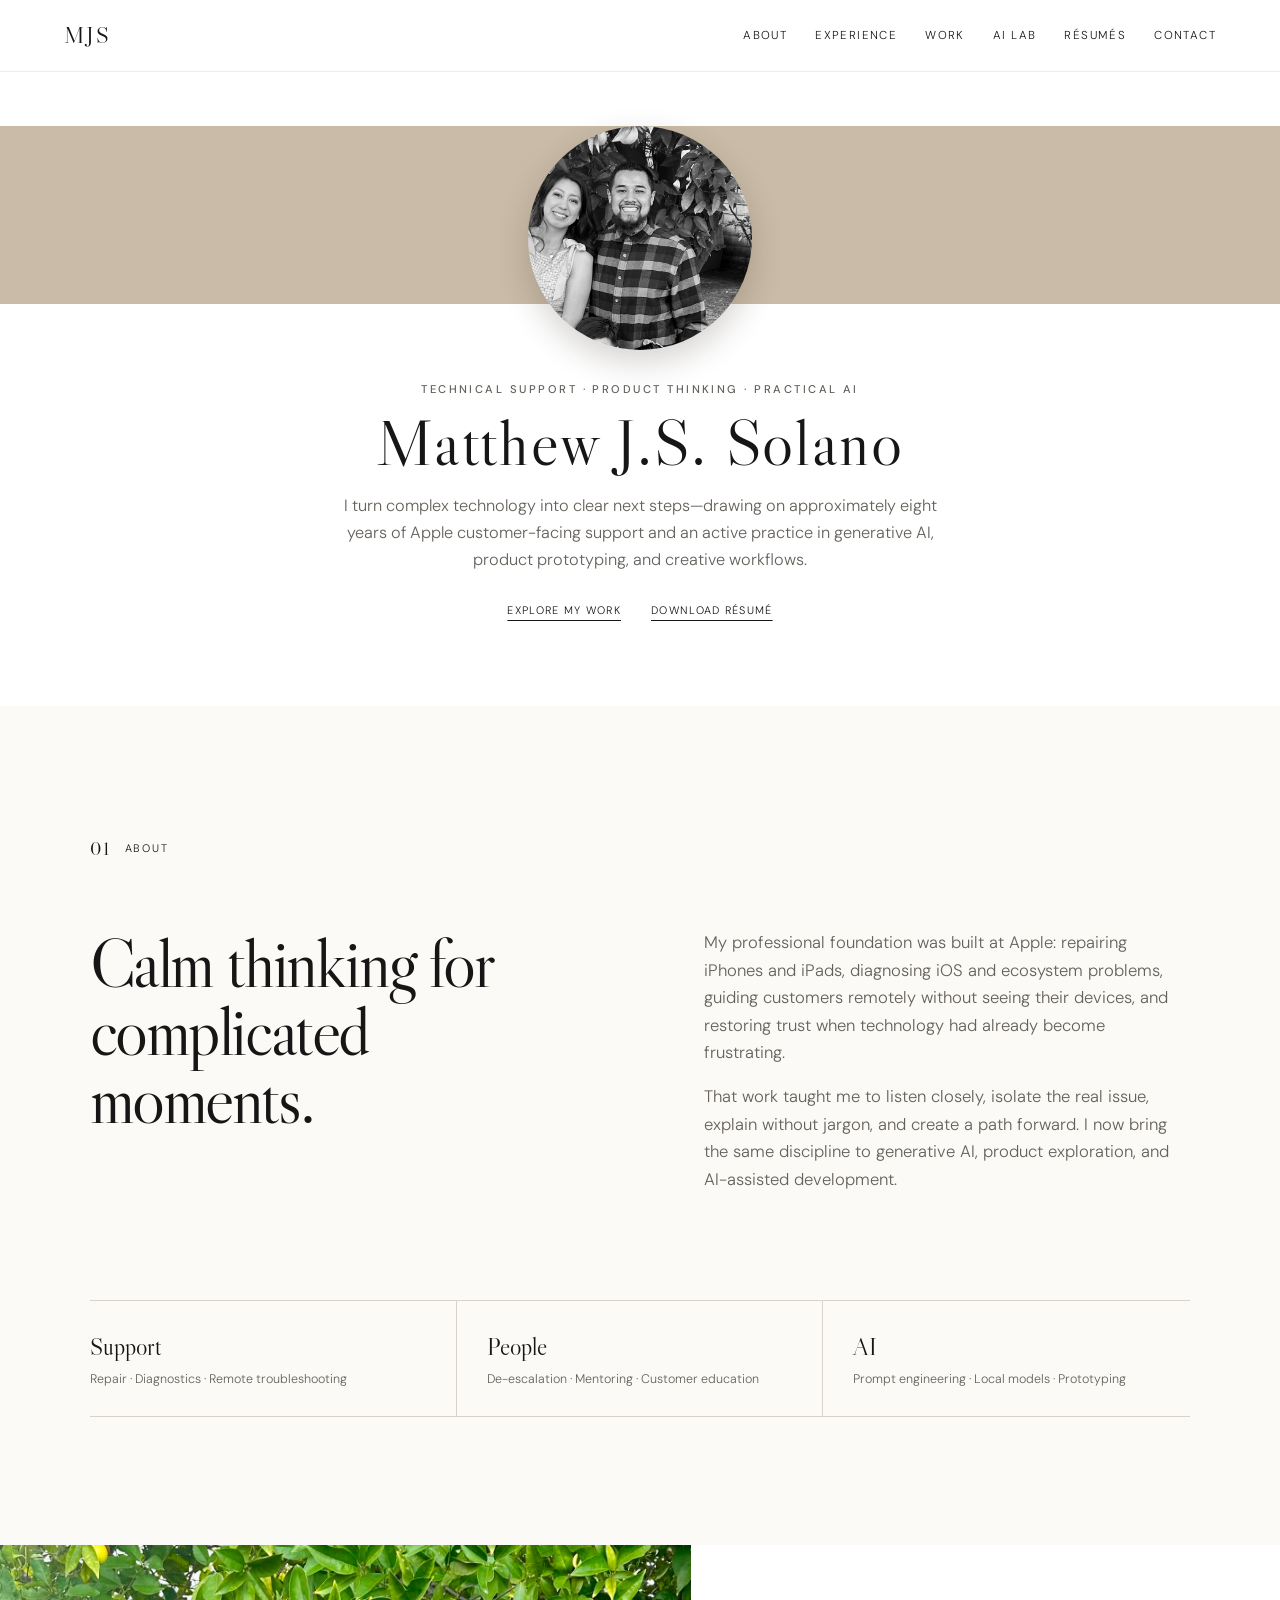
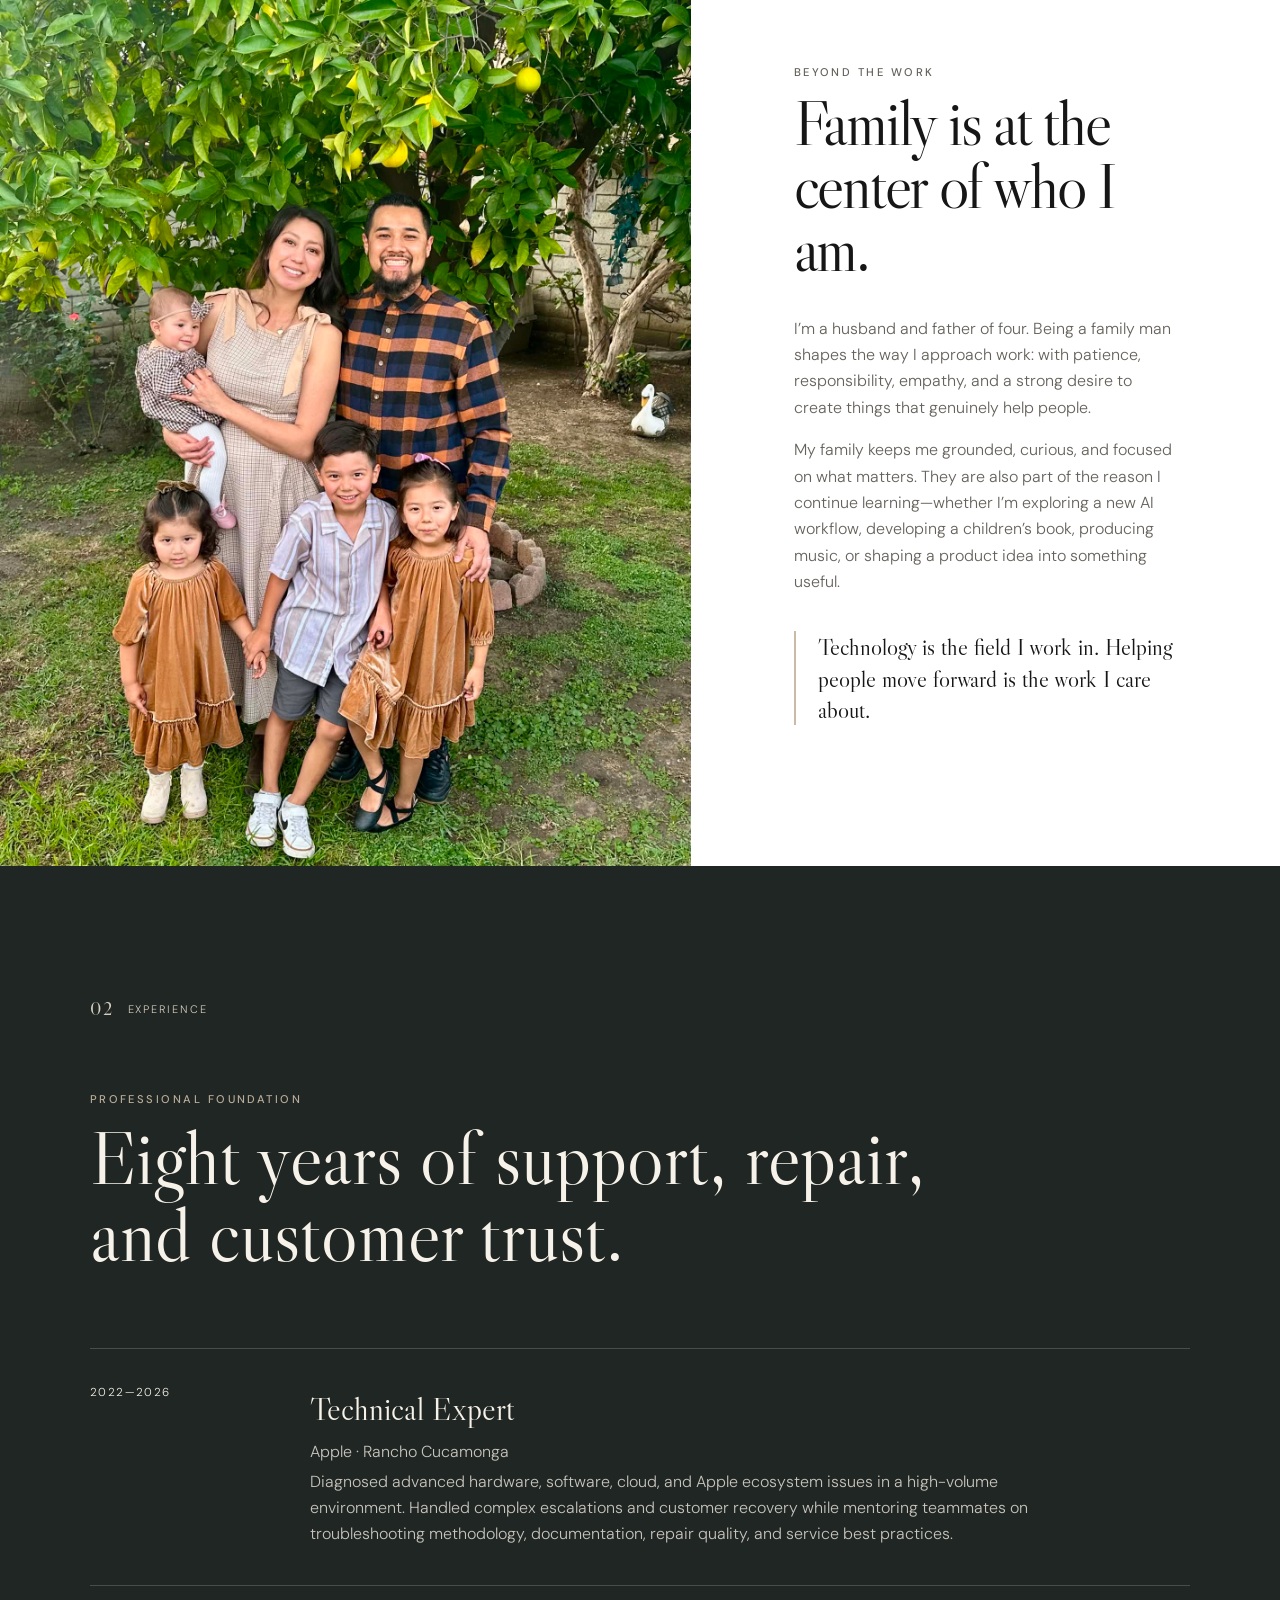
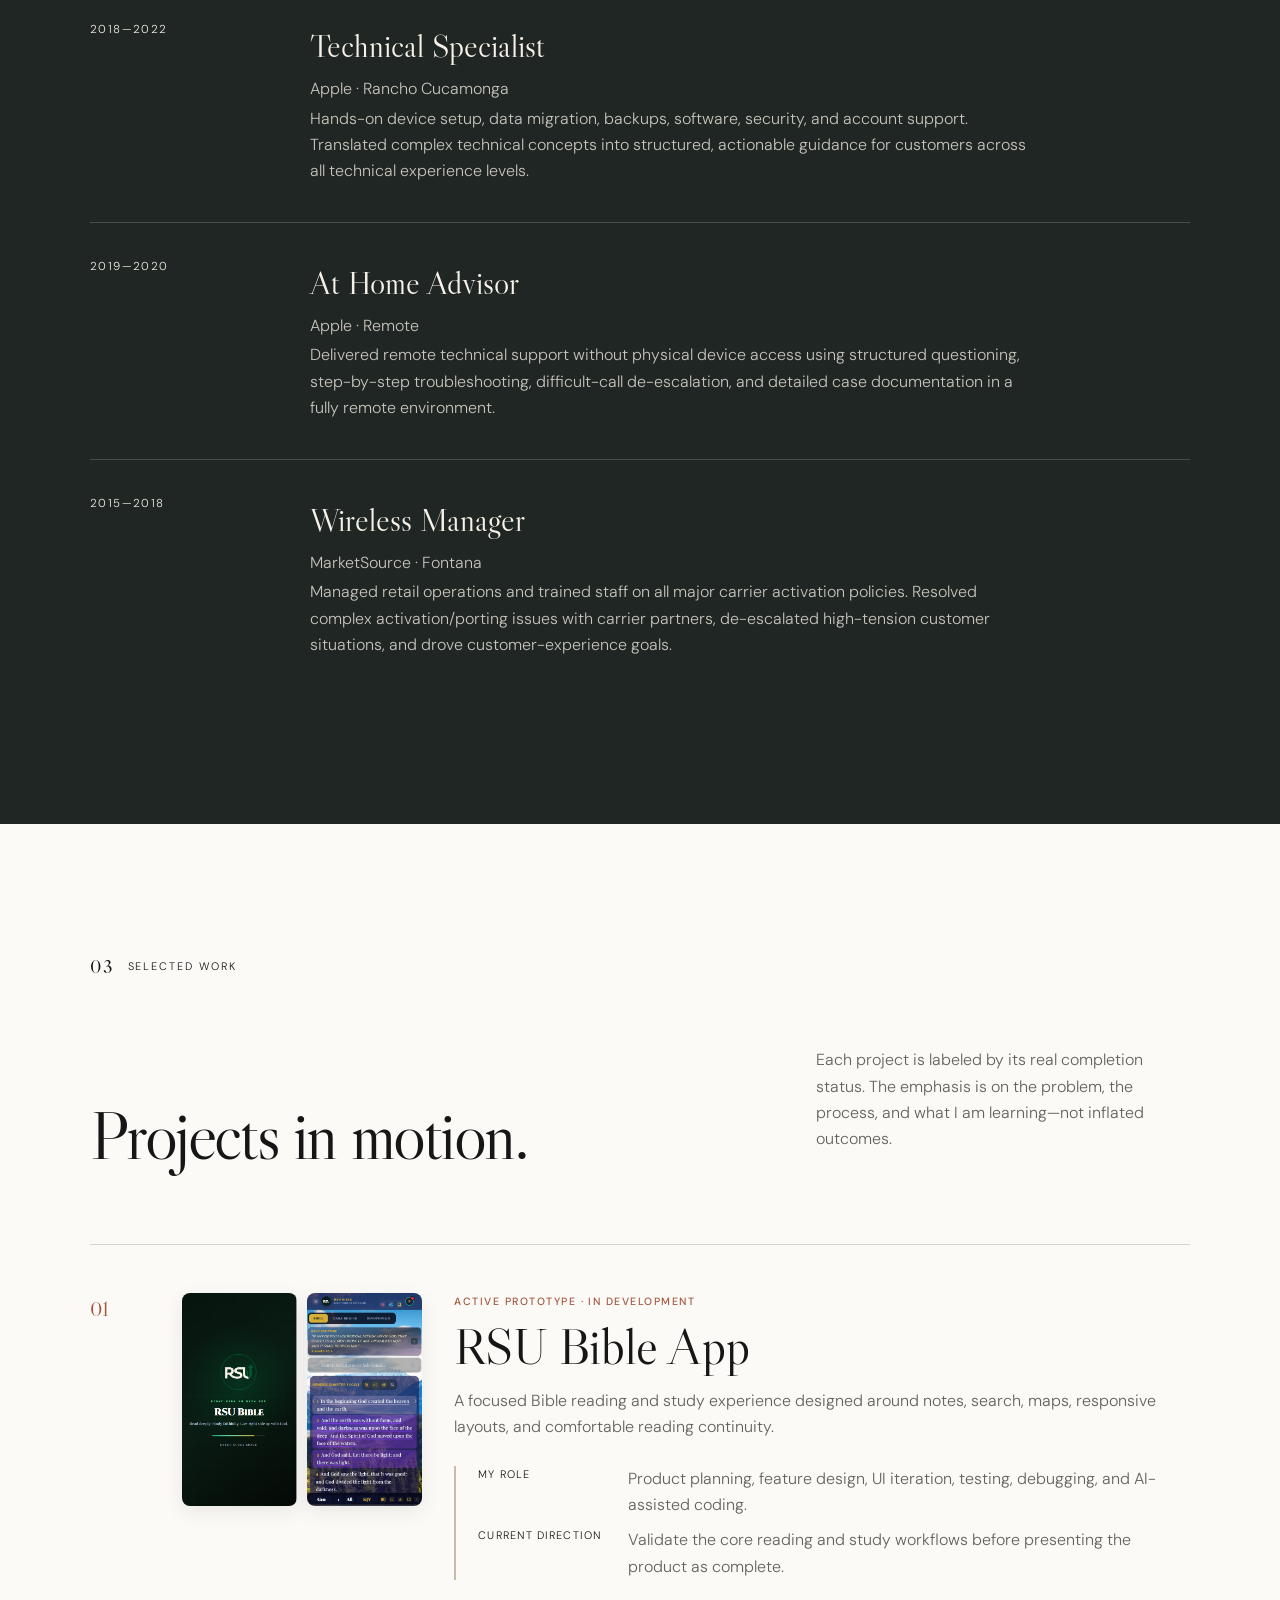
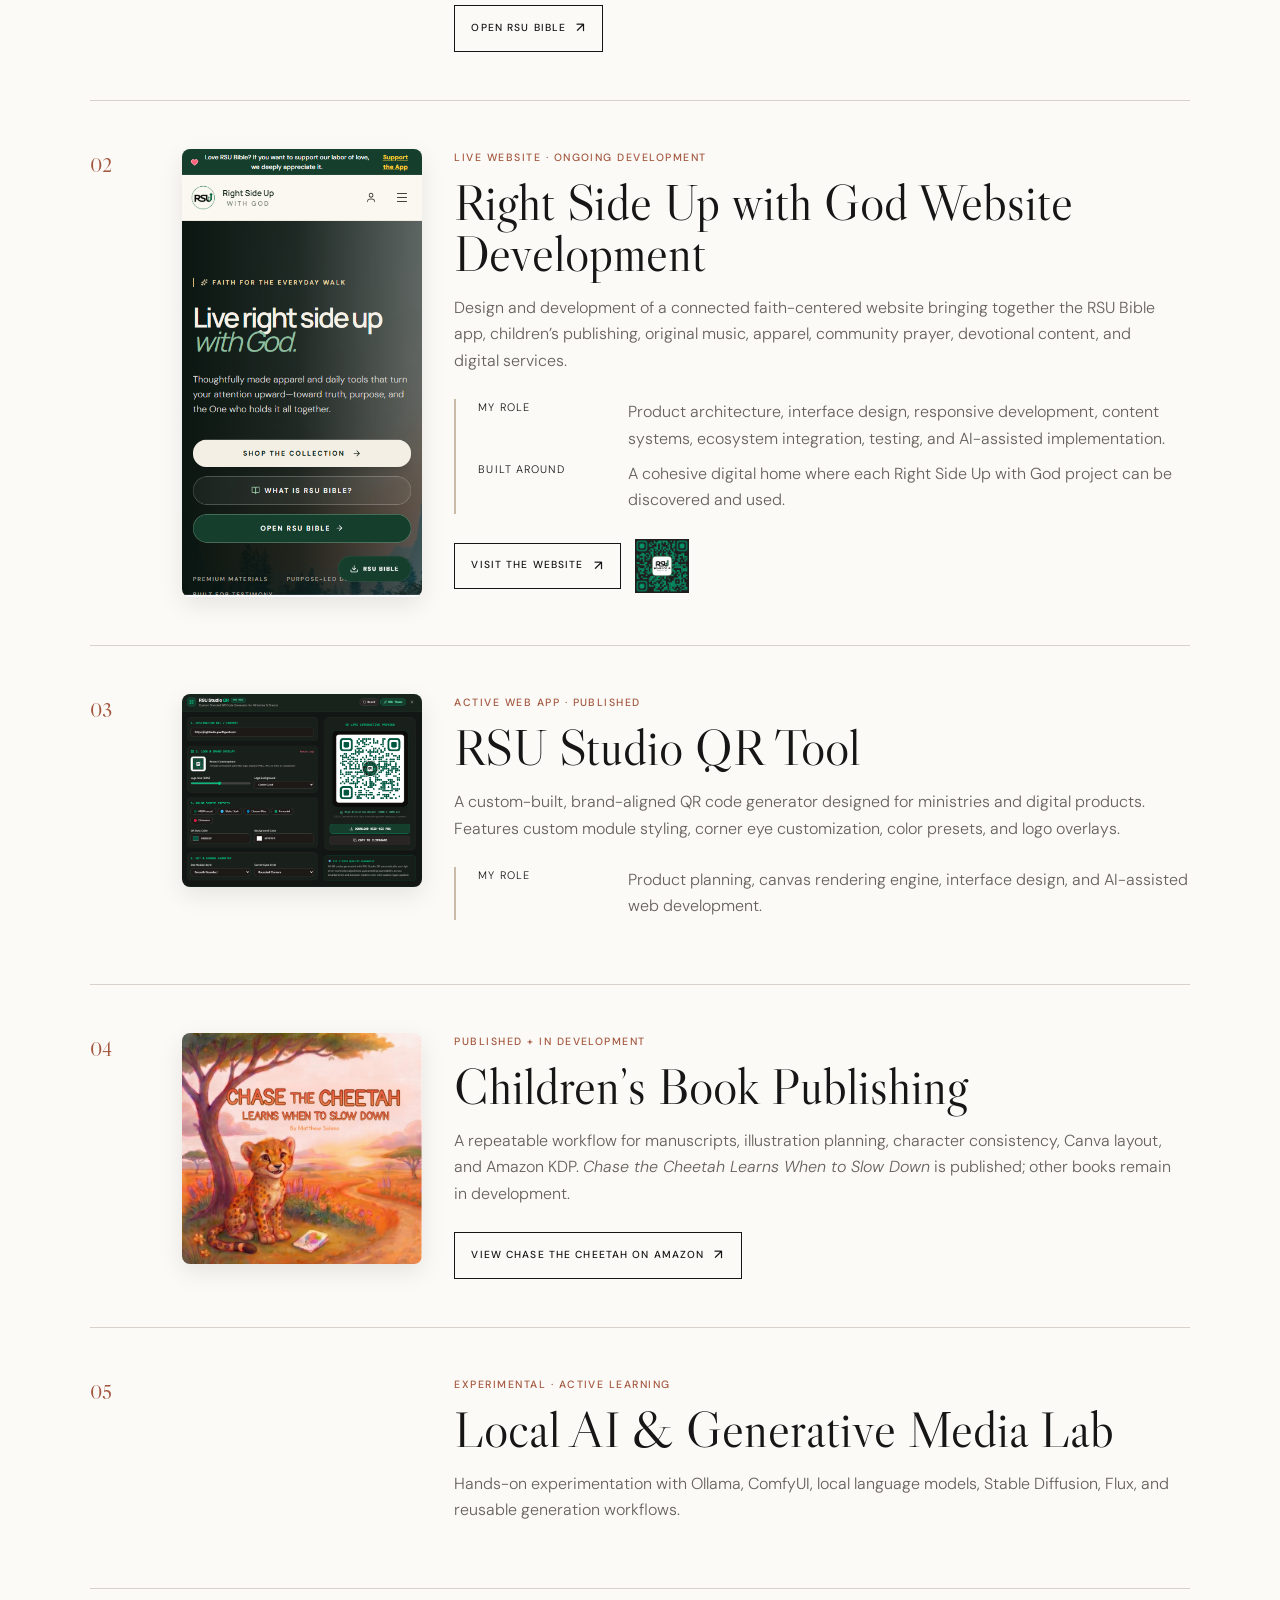
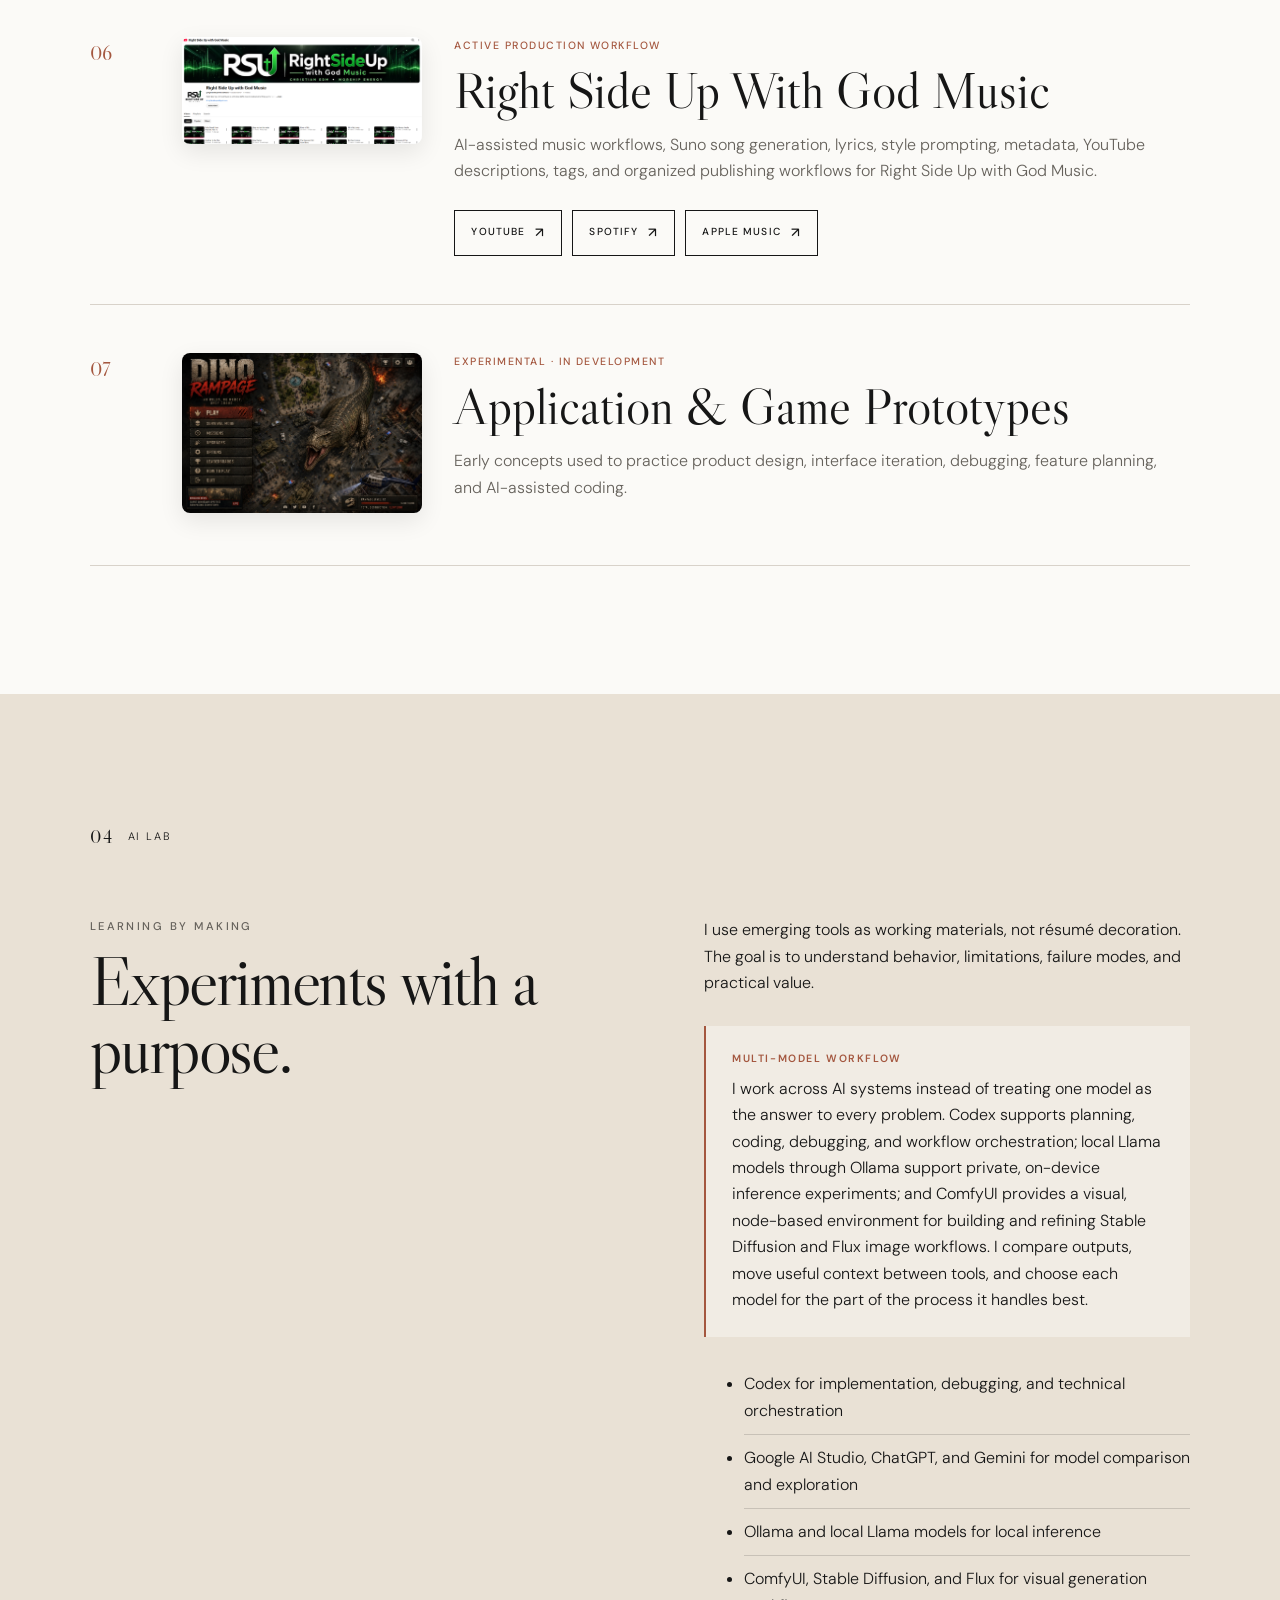
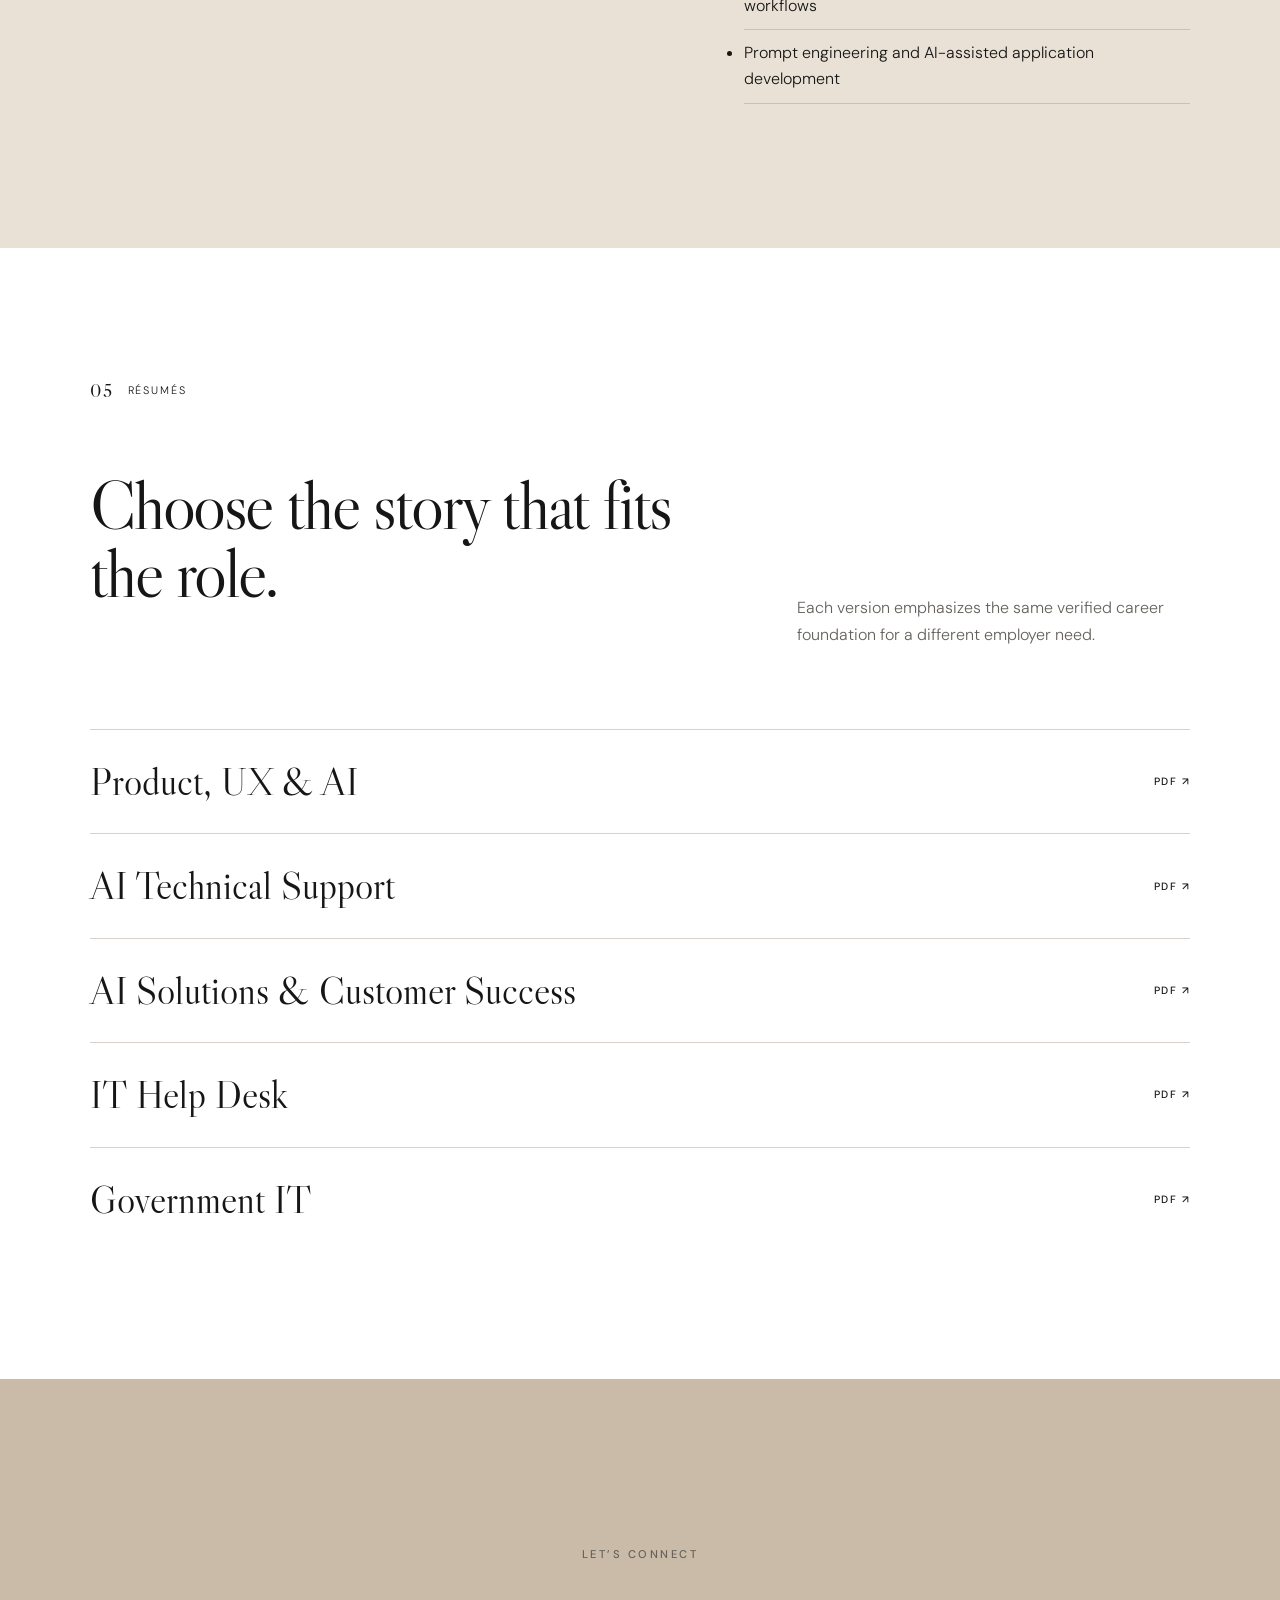
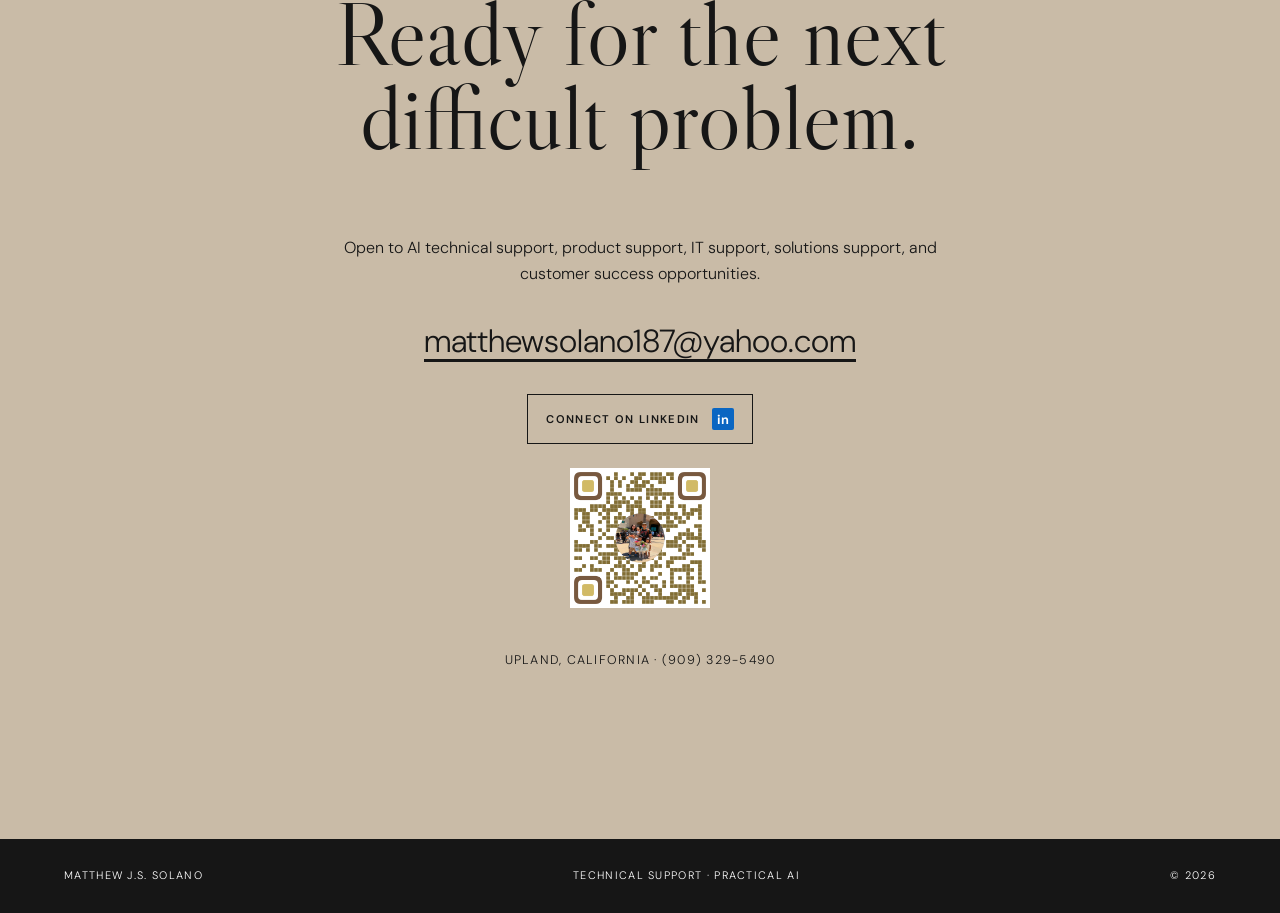
==== index.html @ a1ec74f9 "Update Experience section on portfolio website with detailed role descriptions and corrected dates f" ====
<!doctype html>
<html lang="en">
<head>
  <meta charset="utf-8">
  <meta name="viewport" content="width=device-width, initial-scale=1">
  <meta name="description" content="Matthew J.S. Solano — technical support, customer solutions, and practical AI portfolio.">
  <title>Matthew J.S. Solano | Creative Technical Portfolio</title>
  <link rel="stylesheet" href="styles.css">
  <link rel="stylesheet" href="project-links.css">
  <script defer src="script.js"></script>
</head>
<body>
  <a class="skip" href="#main">Skip to content</a>
  <header class="site-header">
    <a class="wordmark" href="#home">MJS</a>
    <button class="menu-button" aria-expanded="false" aria-controls="nav">Menu</button>
    <nav id="nav" aria-label="Primary navigation">
      <a href="#about">About</a><a href="#experience">Experience</a><a href="#work">Work</a><a href="#lab">AI Lab</a><a href="#resumes">Résumés</a><a href="#contact">Contact</a>
    </nav>
  </header>

  <main id="main">
    <section class="hero" id="home">
      <div class="hero-top"></div>
      <div class="portrait-band"><div class="portrait"><img src="assets/matthew-profile.jpg" alt="Matthew Solano with his family"></div></div>
      <div class="hero-copy reveal">
        <p class="eyebrow">Technical Support · Product Thinking · Practical AI</p>
        <h1>Matthew J.S. Solano</h1>
        <p class="intro">I turn complex technology into clear next steps—drawing on approximately eight years of Apple customer-facing support and an active practice in generative AI, product prototyping, and creative workflows.</p>
        <div class="hero-actions"><a class="text-link" href="#work">Explore my work</a><a class="text-link" href="resumes/Matthew_Solano_Product_UX_AI_Resume.pdf" download>Download résumé</a></div>
      </div>
    </section>

    <section class="section about" id="about">
      <div class="section-label"><span>01</span> About</div>
      <div class="about-grid reveal">
        <h2>Calm thinking for complicated moments.</h2>
        <div><p>My professional foundation was built at Apple: repairing iPhones and iPads, diagnosing iOS and ecosystem problems, guiding customers remotely without seeing their devices, and restoring trust when technology had already become frustrating.</p><p>That work taught me to listen closely, isolate the real issue, explain without jargon, and create a path forward. I now bring the same discipline to generative AI, product exploration, and AI-assisted development.</p></div>
      </div>
      <div class="capabilities reveal"><div><b>Support</b><span>Repair · Diagnostics · Remote troubleshooting</span></div><div><b>People</b><span>De-escalation · Mentoring · Customer education</span></div><div><b>AI</b><span>Prompt engineering · Local models · Prototyping</span></div></div>
    </section>

    <section class="family-story" aria-labelledby="family-title">
      <div class="family-photo reveal"><img src="assets/matthew-profile.jpg" alt="Matthew Solano with his wife and four children beneath a citrus tree"></div>
      <div class="family-copy reveal">
        <p class="eyebrow">Beyond the work</p>
        <h2 id="family-title">Family is at the center of who I am.</h2>
        <p>I’m a husband and father of four. Being a family man shapes the way I approach work: with patience, responsibility, empathy, and a strong desire to create things that genuinely help people.</p>
        <p>My family keeps me grounded, curious, and focused on what matters. They are also part of the reason I continue learning—whether I’m exploring a new AI workflow, developing a children’s book, producing music, or shaping a product idea into something useful.</p>
        <p class="personal-note">Technology is the field I work in. Helping people move forward is the work I care about.</p>
      </div>
    </section>

    <section class="section experience" id="experience">
      <div class="section-label light"><span>02</span> Experience</div>
      <div class="experience-head reveal"><p class="eyebrow">Professional foundation</p><h2>Eight years of support, repair, and customer trust.</h2></div>
      <div class="timeline reveal">
        <article><time>2022—2026</time><div><h3>Technical Expert</h3><p>Apple · Rancho Cucamonga</p><p>Diagnosed advanced hardware, software, cloud, and Apple ecosystem issues in a high-volume environment. Handled complex escalations and customer recovery while mentoring teammates on troubleshooting methodology, documentation, repair quality, and service best practices.</p></div></article>
        <article><time>2018—2022</time><div><h3>Technical Specialist</h3><p>Apple · Rancho Cucamonga</p><p>Hands-on device setup, data migration, backups, software, security, and account support. Translated complex technical concepts into structured, actionable guidance for customers across all technical experience levels.</p></div></article>
        <article><time>2019—2020</time><div><h3>At Home Advisor</h3><p>Apple · Remote</p><p>Delivered remote technical support without physical device access using structured questioning, step-by-step troubleshooting, difficult-call de-escalation, and detailed case documentation in a fully remote environment.</p></div></article>
        <article><time>2015—2018</time><div><h3>Wireless Manager</h3><p>MarketSource · Fontana</p><p>Managed retail operations and trained staff on all major carrier activation policies. Resolved complex activation/porting issues with carrier partners, de-escalated high-tension customer situations, and drove customer-experience goals.</p></div></article>
      </div>
    </section>

    <section class="section work" id="work">
      <div class="section-label"><span>03</span> Selected work</div>
      <div class="work-intro reveal"><h2>Projects in motion.</h2><p>Each project is labeled by its real completion status. The emphasis is on the problem, the process, and what I am learning—not inflated outcomes.</p></div>
      <div class="projects">
        <article class="project feature reveal">
          <div class="project-number">01</div>
          <div class="project-media">
            <div class="twin-shots">
              <img src="assets/rsu-bible-splash.png" alt="RSU Bible App Splash Screen" class="project-screenshot">
              <img src="assets/rsu-bible-reader.png" alt="RSU Bible Reader Interface" class="project-screenshot">
            </div>
          </div>
          <div>
            <p class="status">Active prototype · In development</p>
            <h3>RSU Bible App</h3>
            <p>A focused Bible reading and study experience designed around notes, search, maps, responsive layouts, and comfortable reading continuity.</p>
            <dl>
              <dt>My role</dt><dd>Product planning, feature design, UI iteration, testing, debugging, and AI-assisted coding.</dd>
              <dt>Current direction</dt><dd>Validate the core reading and study workflows before presenting the product as complete.</dd>
            </dl>
            <div class="project-links"><a href="https://rightsideupwithgod.com/rsu-bible/" target="_blank" rel="noreferrer">Open RSU Bible <span>↗</span></a></div>
          </div>
        </article>

        <article class="project feature reveal">
          <div class="project-number">02</div>
          <div class="project-media">
            <img src="assets/rsu-website-preview.png" alt="Right Side Up with God Website Preview" class="project-screenshot">
          </div>
          <div>
            <p class="status">Live website · Ongoing development</p>
            <h3>Right Side Up with God Website Development</h3>
            <p>Design and development of a connected faith-centered website bringing together the RSU Bible app, children’s publishing, original music, apparel, community prayer, devotional content, and digital services.</p>
            <dl>
              <dt>My role</dt><dd>Product architecture, interface design, responsive development, content systems, ecosystem integration, testing, and AI-assisted implementation.</dd>
              <dt>Built around</dt><dd>A cohesive digital home where each Right Side Up with God project can be discovered and used.</dd>
            </dl>
            <div class="project-links-row">
              <div class="project-links">
                <a href="https://rightsideupwithgod.com/" target="_blank" rel="noreferrer">Visit the website <span>↗</span></a>
              </div>
              <img src="assets/rsu-god-qr.png" alt="Right Side Up with God QR Code" class="inline-qr-btn">
            </div>
          </div>
        </article>

        <article class="project feature reveal">
          <div class="project-number">03</div>
          <div class="project-media">
            <img src="assets/rsu-qr-tool-preview.png" alt="RSU Studio QR Tool Interface" class="project-screenshot">
          </div>
          <div>
            <p class="status">Active web app · Published</p>
            <h3>RSU Studio QR Tool</h3>
            <p>A custom-built, brand-aligned QR code generator designed for ministries and digital products. Features custom module styling, corner eye customization, color presets, and logo overlays.</p>
            <dl>
              <dt>My role</dt><dd>Product planning, canvas rendering engine, interface design, and AI-assisted web development.</dd>
            </dl>
          </div>
        </article>

        <article class="project reveal">
          <div class="project-number">04</div>
          <div class="project-media">
            <img src="assets/chase-cheetah-preview.png" alt="Chase the Cheetah Book Cover" class="project-screenshot">
          </div>
          <div>
            <p class="status">Published + In development</p>
            <h3>Children’s Book Publishing</h3>
            <p>A repeatable workflow for manuscripts, illustration planning, character consistency, Canva layout, and Amazon KDP. <em>Chase the Cheetah Learns When to Slow Down</em> is published; other books remain in development.</p>
            <div class="project-links"><a href="https://a.co/d/068XxqTO" target="_blank" rel="noreferrer">View Chase the Cheetah on Amazon <span>↗</span></a></div>
          </div>
        </article>

        <article class="project reveal">
          <div class="project-number">05</div>
          <div class="project-media"></div>
          <div>
            <p class="status">Experimental · Active learning</p>
            <h3>Local AI & Generative Media Lab</h3>
            <p>Hands-on experimentation with Ollama, ComfyUI, local language models, Stable Diffusion, Flux, and reusable generation workflows.</p>
          </div>
        </article>

        <article class="project reveal">
          <div class="project-number">06</div>
          <div class="project-media">
            <img src="assets/rsu-music-preview.png" alt="Right Side Up with God Music YouTube Channel" class="project-screenshot">
          </div>
          <div>
            <p class="status">Active production workflow</p>
            <h3>Right Side Up With God Music</h3>
            <p>AI-assisted music workflows, Suno song generation, lyrics, style prompting, metadata, YouTube descriptions, tags, and organized publishing workflows for Right Side Up with God Music.</p>
            <div class="project-links">
              <a href="https://youtube.com/@rightsideupwithgodmusic?si=-XWvrw9ElPLlf-WX" target="_blank" rel="noreferrer">YouTube <span>↗</span></a>
              <a href="https://open.spotify.com/artist/5BH1msIEPSYk3CIXKkS3nf?si=HD1G8oHyQomCQpiRLkX3Cw" target="_blank" rel="noreferrer">Spotify <span>↗</span></a>
              <a href="https://music.apple.com/us/artist/right-side-up-with-god-music/6788347825" target="_blank" rel="noreferrer">Apple Music <span>↗</span></a>
            </div>
          </div>
        </article>

        <article class="project reveal">
          <div class="project-number">07</div>
          <div class="project-media">
            <img src="assets/dino-rampage-preview.jpg" alt="Dino Rampage Game Prototype Interface" class="project-screenshot">
          </div>
          <div>
            <p class="status">Experimental · In development</p>
            <h3>Application & Game Prototypes</h3>
            <p>Early concepts used to practice product design, interface iteration, debugging, feature planning, and AI-assisted coding.</p>
          </div>
        </article>
      </div>
    </section>

    <section class="section lab" id="lab">
      <div class="section-label"><span>04</span> AI Lab</div>
      <div class="lab-layout reveal"><div><p class="eyebrow">Learning by making</p><h2>Experiments with a purpose.</h2></div><div><p>I use emerging tools as working materials, not résumé decoration. The goal is to understand behavior, limitations, failure modes, and practical value.</p><div class="lab-workflow"><span>Multi-model workflow</span><p>I work across AI systems instead of treating one model as the answer to every problem. Codex supports planning, coding, debugging, and workflow orchestration; local Llama models through Ollama support private, on-device inference experiments; and ComfyUI provides a visual, node-based environment for building and refining Stable Diffusion and Flux image workflows. I compare outputs, move useful context between tools, and choose each model for the part of the process it handles best.</p></div><ul><li>Codex for implementation, debugging, and technical orchestration</li><li>Google AI Studio, ChatGPT, and Gemini for model comparison and exploration</li><li>Ollama and local Llama models for local inference</li><li>ComfyUI, Stable Diffusion, and Flux for visual generation workflows</li><li>Prompt engineering and AI-assisted application development</li></ul></div></div>
    </section>

    <section class="section resumes" id="resumes">
      <div class="section-label"><span>05</span> Résumés</div>
      <div class="resume-head reveal"><h2>Choose the story that fits the role.</h2><p>Each version emphasizes the same verified career foundation for a different employer need.</p></div>
      <div class="resume-list reveal">
        <a href="resumes/Matthew_Solano_Product_UX_AI_Resume.pdf" download><span>Product, UX & AI</span><b>PDF ↗</b></a>
        <a href="resumes/Matthew_Solano_AI_Technical_Support_Resume.pdf" download><span>AI Technical Support</span><b>PDF ↗</b></a>
        <a href="resumes/Matthew_Solano_AI_Solutions_Customer_Success_Resume.pdf" download><span>AI Solutions & Customer Success</span><b>PDF ↗</b></a>
        <a href="resumes/Matthew_Solano_IT_Help_Desk_Resume.pdf" download><span>IT Help Desk</span><b>PDF ↗</b></a>
        <a href="resumes/Matthew_Solano_Government_IT_Resume.pdf" download><span>Government IT</span><b>PDF ↗</b></a>
      </div>
    </section>

    <section class="contact" id="contact"><div class="reveal"><p class="eyebrow">Let’s connect</p><h2>Ready for the next difficult problem.</h2><p>Open to AI technical support, product support, IT support, solutions support, and customer success opportunities.</p><a href="mailto:matthewsolano187@yahoo.com">matthewsolano187@yahoo.com</a><div class="contact-actions"><a class="linkedin-button" href="https://www.linkedin.com/in/matthew-solano/?skipRedirect=true" target="_blank" rel="noreferrer" aria-label="Visit Matthew Solano on LinkedIn">Connect on LinkedIn <b>in</b></a></div><img src="assets/portfolio-qr.png" alt="Matthew Solano Portfolio QR Code" class="standalone-qr"><br><span>Upland, California · (909) 329-5490</span></div></section>
  </main>
  <footer><span>Matthew J.S. Solano</span><span>Technical support · Practical AI</span><span>© 2026</span></footer>
</body>
</html>
---- styles.css ----
@import url('https://fonts.googleapis.com/css2?family=DM+Sans:wght@300;400;500;600&family=Libre+Caslon+Display&display=swap');
:root{--paper:#fbfaf7;--white:#fff;--taupe:#c9bba7;--sand:#e9e1d5;--ink:#161616;--muted:#65615b;--line:#d8d2ca;--deep:#202623;--olive:#6f7465;--accent:#a4573f;--serif:'Libre Caslon Display',Georgia,serif;--sans:'DM Sans',Arial,sans-serif}*{box-sizing:border-box}html{scroll-behavior:smooth}body{margin:0;background:var(--paper);color:var(--ink);font-family:var(--sans);font-weight:300;line-height:1.65}.skip{position:absolute;left:-999px}.skip:focus{left:1rem;top:1rem;z-index:100;background:white;padding:.75rem 1rem;color:#111}.site-header{height:72px;display:flex;align-items:center;justify-content:space-between;padding:0 clamp(24px,5vw,80px);background:var(--white);position:sticky;top:0;z-index:20;border-bottom:1px solid rgba(0,0,0,.07)}.wordmark{font-family:var(--serif);font-size:1.45rem;color:var(--ink);text-decoration:none;letter-spacing:.08em}.site-header nav{display:flex;gap:clamp(14px,2.2vw,32px)}.site-header nav a{color:var(--ink);text-decoration:none;font-size:.72rem;text-transform:uppercase;letter-spacing:.12em}.site-header nav a:hover{color:var(--accent)}.menu-button{display:none;background:none;border:1px solid var(--ink);padding:.45rem .7rem;text-transform:uppercase;letter-spacing:.1em}.hero{background:var(--white);text-align:center}.hero-top{height:54px}.portrait-band{height:178px;background:var(--taupe);display:grid;place-items:center}.portrait{width:224px;height:224px;border-radius:50%;overflow:hidden;border:9px solid var(--white);box-shadow:0 9px 30px rgba(44,35,24,.14)}.portrait img{width:100%;height:100%;object-fit:cover;object-position:68% 35%;transform:scale(2.1);transform-origin:68% 32%;filter:grayscale(100%) contrast(1.03)}.hero-copy{max-width:760px;margin:0 auto;padding:76px 24px 86px}.eyebrow{text-transform:uppercase;letter-spacing:.22em;font-size:.7rem;font-weight:500;color:var(--muted)}h1,h2,h3,p{margin-top:0}.hero h1{margin:.3rem 0 1.15rem;text-transform:uppercase;letter-spacing:.09em;font-size:clamp(2.55rem,6vw,5.25rem);line-height:.88;font-weight:600}.hero h1 span{display:block;font-size:.45em;font-weight:300;letter-spacing:.27em}.intro{max-width:620px;margin:0 auto;color:var(--muted);font-size:1.02rem}.hero-actions{display:flex;justify-content:center;gap:30px;margin-top:28px}.text-link{color:var(--ink);text-transform:uppercase;letter-spacing:.12em;font-size:.68rem;text-underline-offset:6px}.section{padding:clamp(75px,10vw,140px) clamp(24px,7vw,110px)}.section-label{display:flex;align-items:center;gap:14px;text-transform:uppercase;letter-spacing:.18em;font-size:.68rem;margin-bottom:65px}.section-label span{font-family:var(--serif);font-size:1.15rem}.about-grid{display:grid;grid-template-columns:1fr 1fr;gap:10vw}.about h2,.work h2,.lab h2,.resume-head h2{font-family:var(--serif);font-size:clamp(2.6rem,5.4vw,5.8rem);font-weight:400;line-height:.98;letter-spacing:-.035em}.about-grid p{max-width:600px;color:var(--muted);font-size:1.04rem}.capabilities{display:grid;grid-template-columns:repeat(3,1fr);margin-top:90px;border-block:1px solid var(--line)}.capabilities div{padding:26px 30px;border-right:1px solid var(--line)}.capabilities div:first-child{padding-left:0}.capabilities div:last-child{border-right:0}.capabilities b,.capabilities span{display:block}.capabilities b{font-family:var(--serif);font-size:1.5rem;font-weight:400}.capabilities span{font-size:.78rem;color:var(--muted);margin-top:3px}.experience{background:var(--deep);color:#f7f2e9}.section-label.light{color:#d7cec0}.experience-head{max-width:840px}.experience-head h2{font-family:var(--serif);font-weight:400;line-height:1;font-size:clamp(2.8rem,6vw,6rem)}.experience .eyebrow{color:#b9ac99}.timeline{margin-top:75px}.timeline article{display:grid;grid-template-columns:180px 1fr;gap:40px;padding:34px 0;border-top:1px solid rgba(255,255,255,.18)}.timeline time{font-size:.72rem;letter-spacing:.14em}.timeline h3{font-family:var(--serif);font-size:2rem;font-weight:400;margin-bottom:1px}.timeline p{color:#c7c4bd;margin:.2rem 0;max-width:730px}.work-intro{display:grid;grid-template-columns:1.25fr .75fr;gap:8vw;align-items:end;margin-bottom:75px}.work-intro h2{margin-bottom:0}.work-intro p{color:var(--muted);max-width:440px}.projects{border-top:1px solid var(--line)}.project{display:grid;grid-template-columns:90px 1fr;gap:25px;padding:48px 0;border-bottom:1px solid var(--line);max-width:960px;margin-left:auto}.project-number{font-family:var(--serif);font-size:1.25rem;color:var(--accent)}.project h3{font-family:var(--serif);font-size:clamp(2rem,4vw,3.8rem);font-weight:400;line-height:1;margin:.35rem 0 1rem}.project p{color:var(--muted);max-width:720px}.status{text-transform:uppercase;letter-spacing:.14em;font-size:.66rem!important;color:var(--accent)!important;font-weight:500}.project dl{display:grid;grid-template-columns:130px 1fr;gap:9px 20px;border-left:2px solid var(--taupe);padding-left:22px;margin-top:25px}.project dt{text-transform:uppercase;letter-spacing:.1em;font-size:.68rem}.project dd{margin:0;color:var(--muted)}.lab{background:var(--sand)}.lab-layout{display:grid;grid-template-columns:1fr 1fr;gap:10vw}.lab-layout li{padding:10px 0;border-bottom:1px solid rgba(0,0,0,.14)}.resumes{background:var(--white)}.resume-head{display:grid;grid-template-columns:1fr .65fr;gap:8vw;align-items:end}.resume-head p{color:var(--muted)}.resume-list{margin-top:65px}.resume-list a{display:flex;justify-content:space-between;align-items:center;padding:20px 0;border-top:1px solid var(--line);text-decoration:none;color:var(--ink);font-family:var(--serif);font-size:clamp(1.4rem,3vw,2.6rem)}.resume-list a:hover{color:var(--accent);padding-left:12px}.resume-list b{font:500 .66rem var(--sans);letter-spacing:.14em}.contact{background:var(--taupe);padding:clamp(90px,13vw,170px) 24px;text-align:center}.contact>div{max-width:850px;margin:auto}.contact h2{font-family:var(--serif);font-weight:400;font-size:clamp(3rem,7vw,7rem);line-height:.94}.contact p{max-width:620px;margin:0 auto 28px}.contact a{display:block;color:var(--ink);font-size:clamp(1.1rem,3vw,2rem);text-underline-offset:7px;margin-bottom:14px}.contact span{font-size:.78rem;letter-spacing:.1em;text-transform:uppercase}footer{background:var(--ink);color:white;padding:28px clamp(24px,5vw,80px);display:flex;justify-content:space-between;gap:20px;font-size:.68rem;text-transform:uppercase;letter-spacing:.12em}.reveal{opacity:0;transform:translateY(20px);transition:opacity .8s ease,transform .8s ease}.reveal.visible{opacity:1;transform:none}@media(prefers-reduced-motion:reduce){html{scroll-behavior:auto}.reveal{opacity:1;transform:none;transition:none}}@media(max-width:760px){.site-header nav{display:none;position:absolute;top:71px;left:0;right:0;background:white;padding:24px;flex-direction:column;border-bottom:1px solid var(--line)}.site-header nav.open{display:flex}.menu-button{display:block}.hero-top{height:36px}.portrait-band{height:150px}.portrait{width:190px;height:190px}.hero-copy{padding-top:65px}.about-grid,.work-intro,.lab-layout,.resume-head{grid-template-columns:1fr;gap:25px}.capabilities{grid-template-columns:1fr}.capabilities div{border-right:0;border-bottom:1px solid var(--line);padding:20px 0}.timeline article{grid-template-columns:1fr;gap:10px}.project{grid-template-columns:45px 1fr}.project dl{grid-template-columns:1fr}.section-label{margin-bottom:45px}footer{flex-direction:column}.hero-actions{flex-direction:column;gap:14px}}
/* Personal introduction */
.family-story{display:grid;grid-template-columns:minmax(0,1.08fr) minmax(0,.92fr);min-height:720px;background:var(--white)}
.family-photo{min-height:720px;overflow:hidden}
.family-photo img{width:100%;height:100%;object-fit:cover;object-position:center 38%;display:block}
.family-copy{display:flex;flex-direction:column;justify-content:center;padding:clamp(60px,8vw,125px)}
.family-copy h2{font-family:var(--serif);font-size:clamp(2.7rem,5vw,5.4rem);font-weight:400;line-height:.98;letter-spacing:-.035em;margin-bottom:35px}
.family-copy>p:not(.eyebrow){color:var(--muted);max-width:570px}
.family-copy .personal-note{font-family:var(--serif);font-size:1.45rem;line-height:1.35;color:var(--ink)!important;border-left:2px solid var(--taupe);padding-left:22px;margin-top:20px}
@media(max-width:900px){.family-story{grid-template-columns:1fr}.family-photo{min-height:580px;max-height:760px}.family-copy{padding:75px clamp(24px,7vw,70px)}}
@media(max-width:560px){.family-photo{min-height:480px}.family-copy{padding-top:60px;padding-bottom:65px}}

/* Refined hero name and portrait treatment */
.portrait{border:0;box-shadow:0 12px 32px rgba(44,35,24,.2)}
.hero h1{font-size:clamp(1.65rem,5.1vw,4.65rem);letter-spacing:.045em;line-height:1;white-space:nowrap}
.hero h1{font-family:var(--serif);font-weight:400;letter-spacing:.025em;text-transform:none}
---- project-links.css ----
.project-links {
  display: flex;
  flex-wrap: wrap;
  gap: 10px;
  margin-top: 25px;
}

.project-links a {
  display: inline-flex;
  align-items: center;
  gap: 10px;
  padding: 11px 16px;
  border: 1px solid var(--ink);
  color: var(--ink);
  text-decoration: none;
  text-transform: uppercase;
  letter-spacing: .11em;
  font-size: .64rem;
  font-weight: 500;
  transition: background .2s ease, color .2s ease, transform .2s ease;
}

.project-links a:hover,
.project-links a:focus-visible {
  background: var(--ink);
  color: var(--white);
  transform: translateY(-2px);
}

.project-links span {
  font-size: .85rem;
}

.lab-workflow {
  margin: 30px 0 24px;
  padding: 24px 26px;
  border-left: 2px solid var(--accent);
  background: rgba(255, 255, 255, .36);
}

.lab-workflow > span {
  display: block;
  margin-bottom: 8px;
  color: var(--accent);
  font-size: .66rem;
  font-weight: 600;
  letter-spacing: .15em;
  text-transform: uppercase;
}

.lab-workflow p {
  margin: 0;
  color: var(--ink);
}

.contact-actions {
  display: flex;
  justify-content: center;
  margin: 26px 0 24px;
}

.contact .linkedin-button {
  display: inline-flex;
  align-items: center;
  gap: 12px;
  width: auto;
  margin: 0;
  padding: 13px 18px;
  border: 1px solid var(--ink);
  color: var(--ink);
  text-decoration: none;
  text-transform: uppercase;
  letter-spacing: .12em;
  font-size: .7rem;
  font-weight: 600;
  transition: background .2s ease, color .2s ease, transform .2s ease;
}

.contact .linkedin-button:hover,
.contact .linkedin-button:focus-visible {
  background: var(--ink);
  color: var(--white);
  transform: translateY(-2px);
}

.contact .linkedin-button b {
  display: grid;
  place-items: center;
  width: 22px;
  height: 22px;
  border-radius: 2px;
  background: #0a66c2;
  color: #fff;
  font-size: .8rem;
  letter-spacing: 0;
  text-transform: lowercase;
}

/* Project Media Column (Left side screenshots) */
.project {
  display: grid;
  grid-template-columns: 60px 240px 1fr;
  gap: 32px;
  padding: 48px 0;
  border-bottom: 1px solid var(--line);
  max-width: 1100px;
  margin-left: auto;
  align-items: start;
}

.project-media {
  display: flex;
  flex-direction: column;
  gap: 14px;
  align-items: flex-start;
}

.project-media img.project-screenshot {
  width: 100%;
  max-width: 240px;
  border-radius: 8px;
  box-shadow: 0 8px 24px rgba(0, 0, 0, 0.09);
  display: block;
  transition: transform 0.2s ease;
}

.project-media img.project-screenshot:hover {
  transform: scale(1.02);
}

.project-media .twin-shots {
  display: flex;
  gap: 10px;
  width: 100%;
}

.project-media .twin-shots img {
  width: calc(50% - 5px);
  max-width: 115px;
  border-radius: 8px;
  box-shadow: 0 6px 20px rgba(0, 0, 0, 0.08);
}

/* Project Links Row with Inline QR Code */
.project-links-row {
  display: flex;
  align-items: center;
  gap: 14px;
  flex-wrap: wrap;
  margin-top: 25px;
}

.project-links-row .project-links {
  margin-top: 0;
}

/* Pure standalone & inline QR codes — NO boxes, NO borders, NO background, NO text */
img.standalone-qr {
  width: 140px;
  height: 140px;
  object-fit: contain;
  background: transparent !important;
  border: none !important;
  box-shadow: none !important;
  padding: 0 !important;
  margin: 12px auto;
  display: block;
}

img.inline-qr-btn {
  width: 54px;
  height: 54px;
  object-fit: contain;
  background: transparent !important;
  border: none !important;
  box-shadow: none !important;
  padding: 0 !important;
  margin: 0 !important;
  display: inline-block;
  vertical-align: middle;
  transition: transform 0.2s ease;
}

img.inline-qr-btn:hover {
  transform: scale(1.1);
}

@media (max-width: 860px) {
  .project {
    grid-template-columns: 45px 1fr;
    gap: 20px;
  }
  .project-media {
    grid-column: 2;
    margin-bottom: 16px;
  }
}
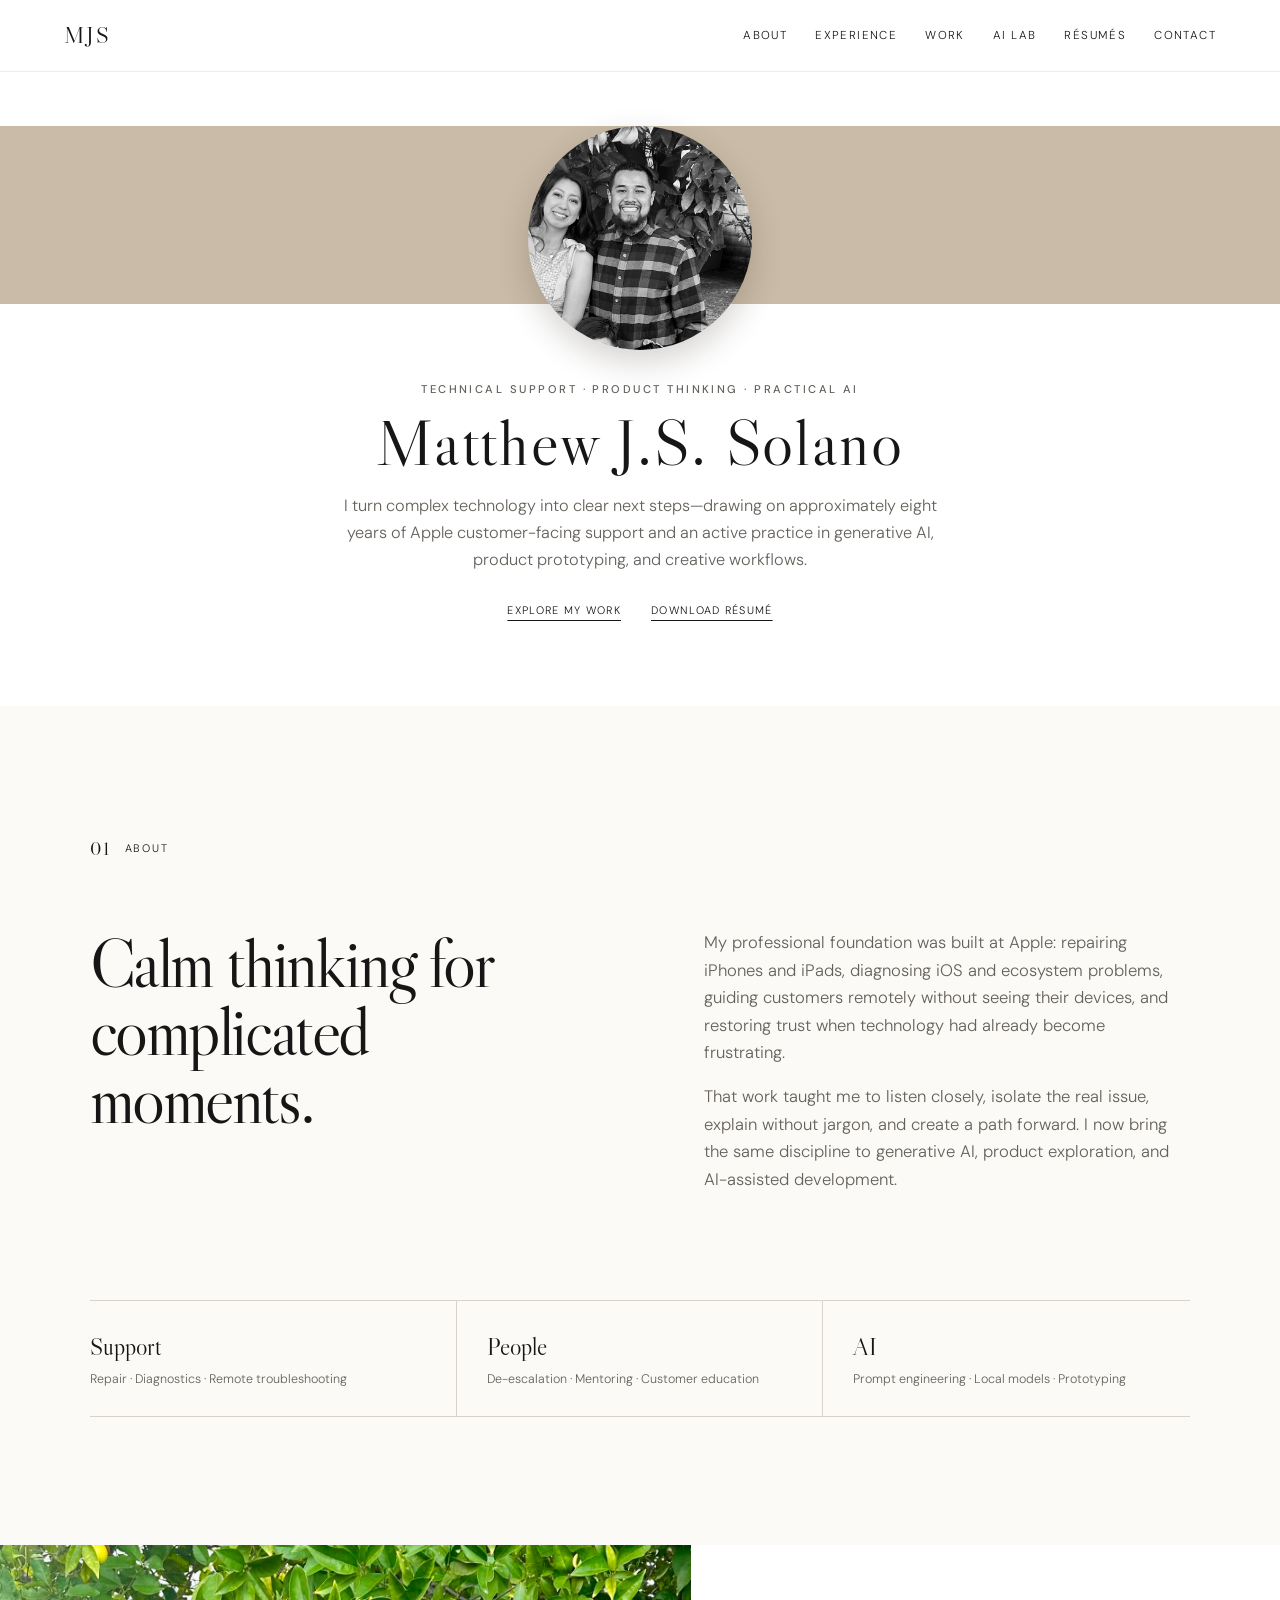
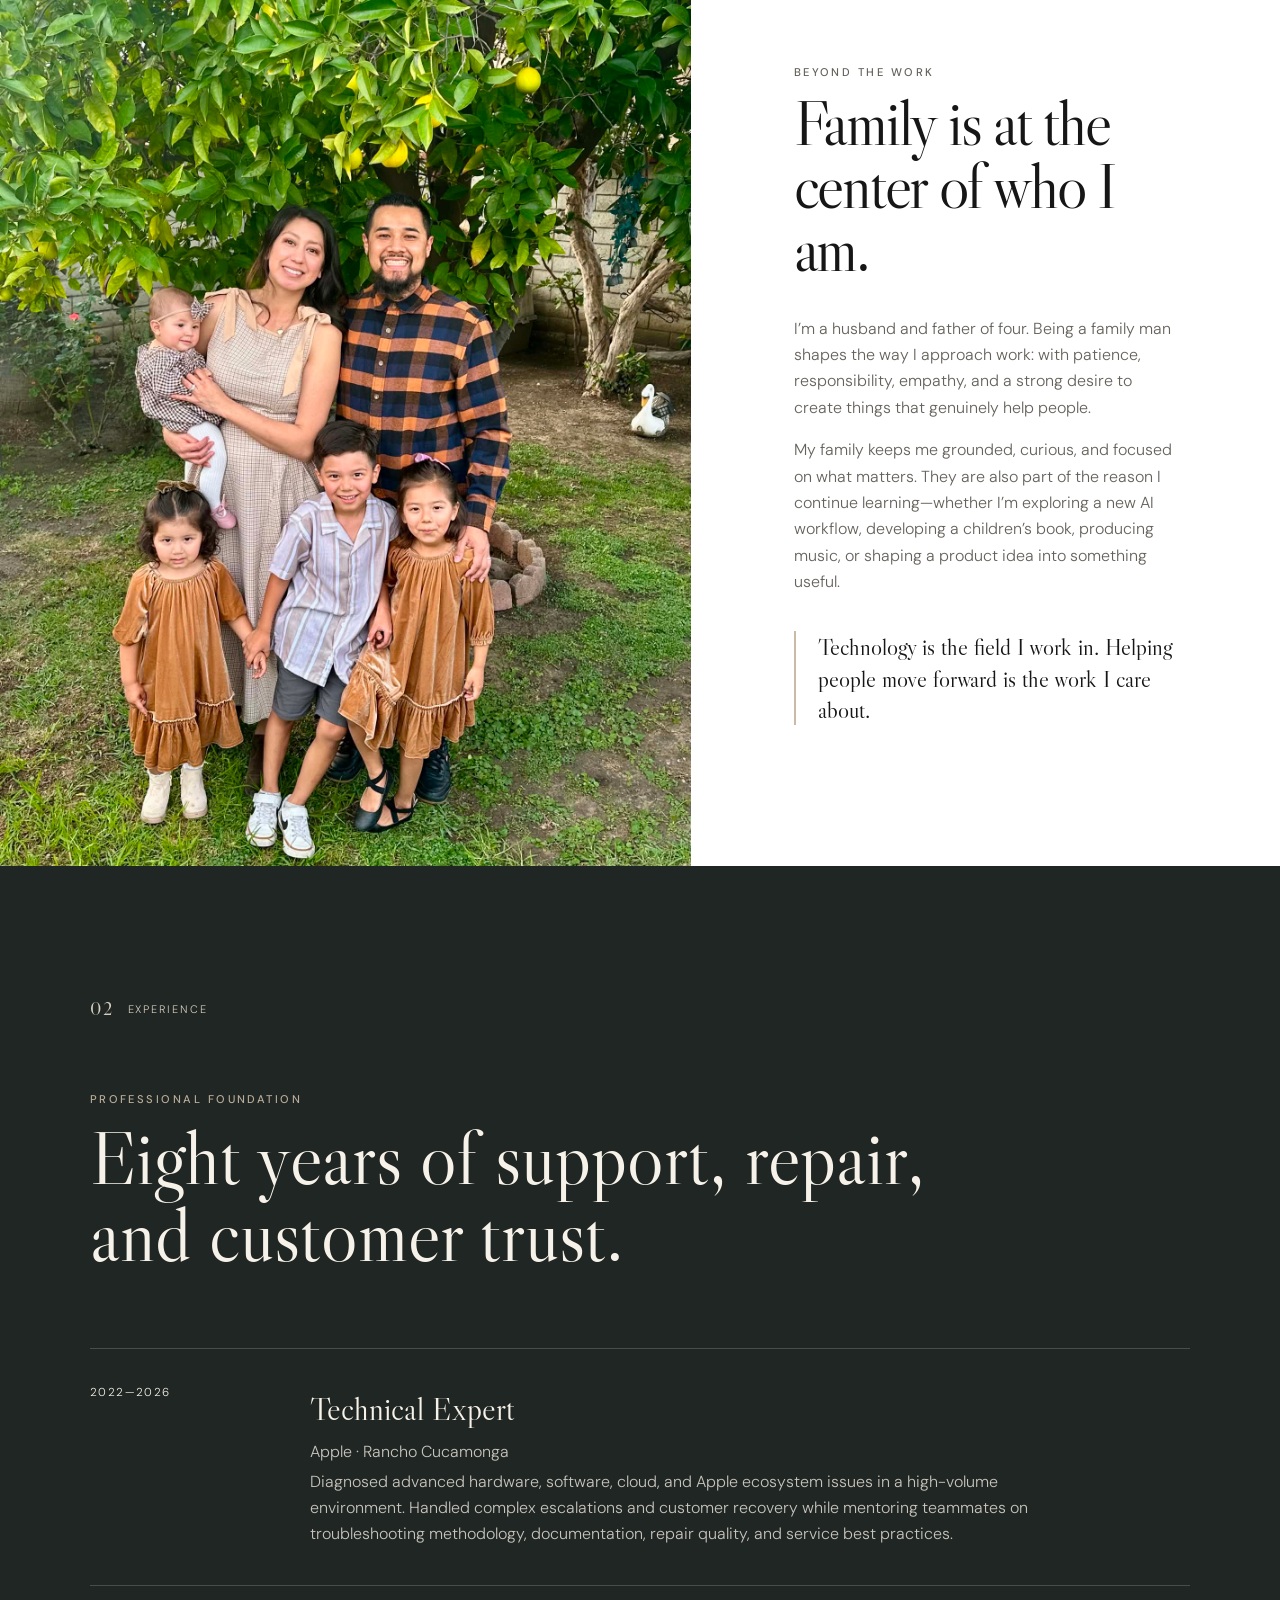
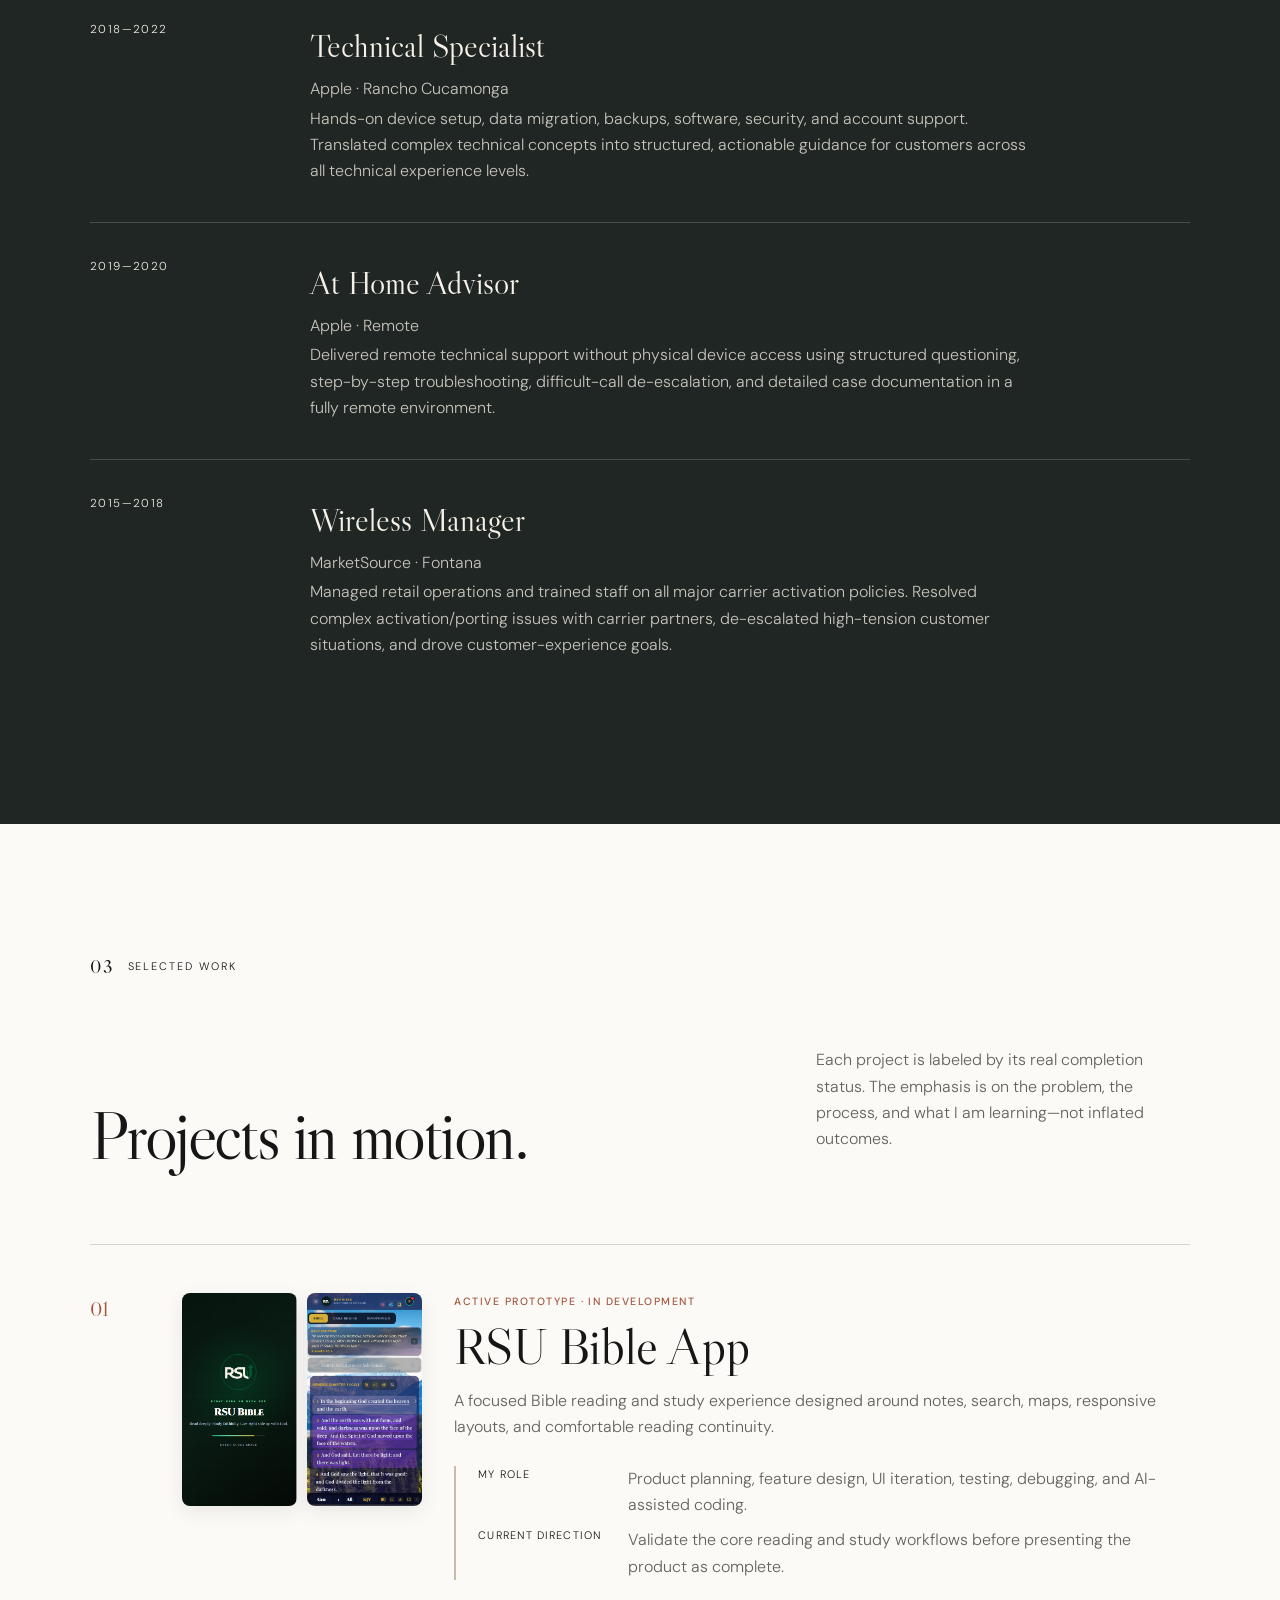
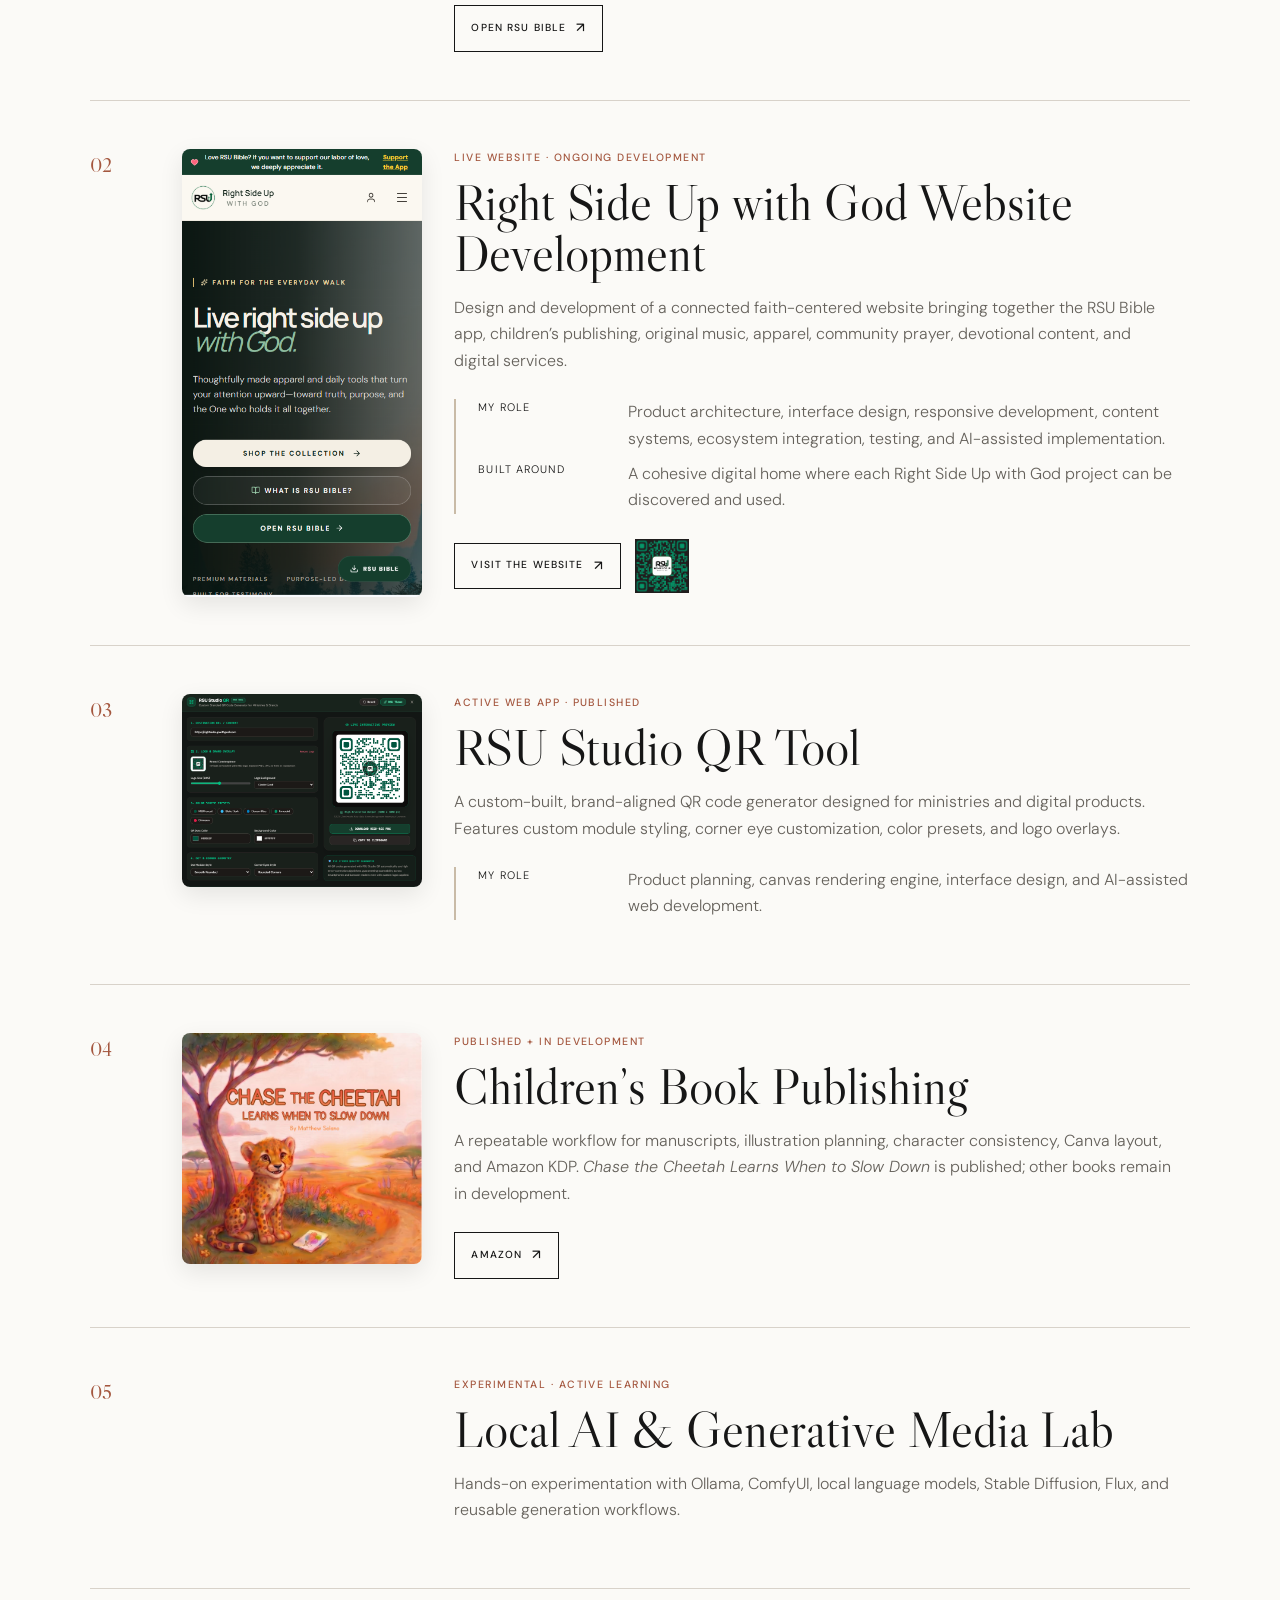
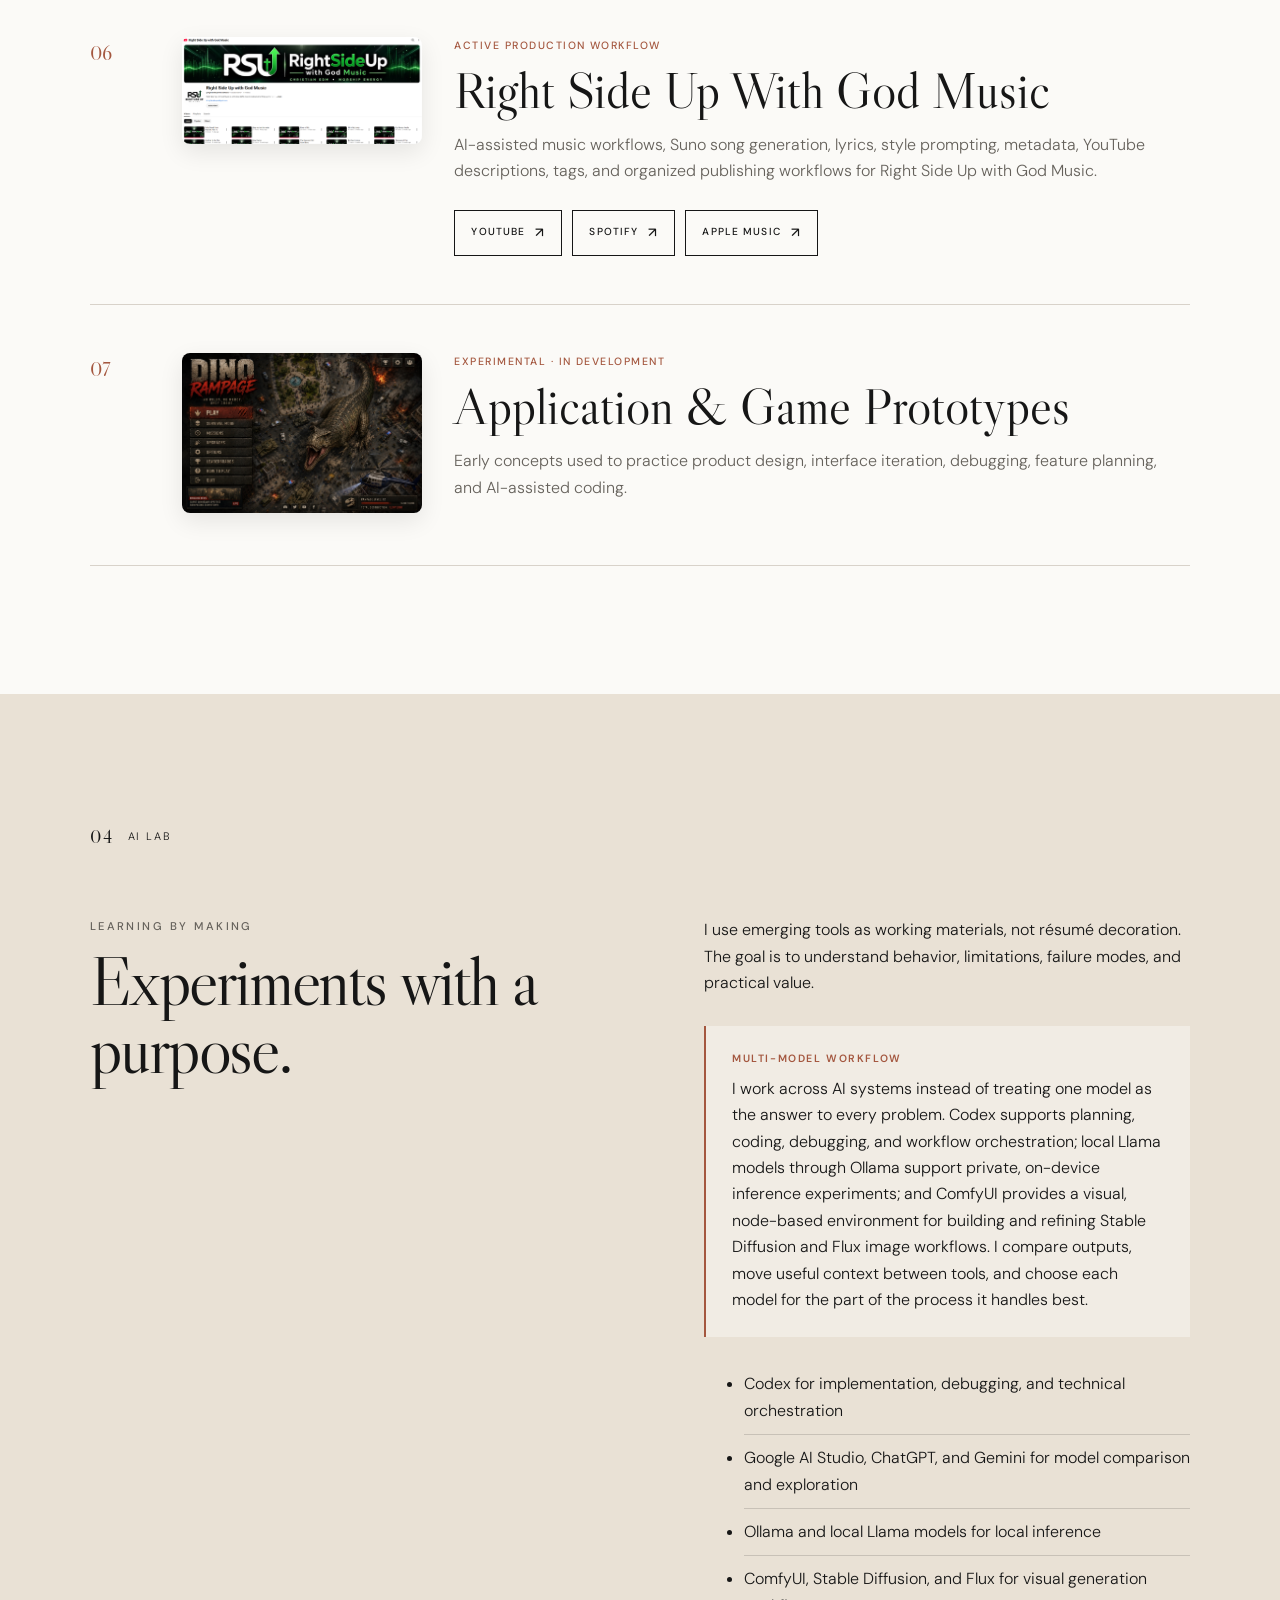
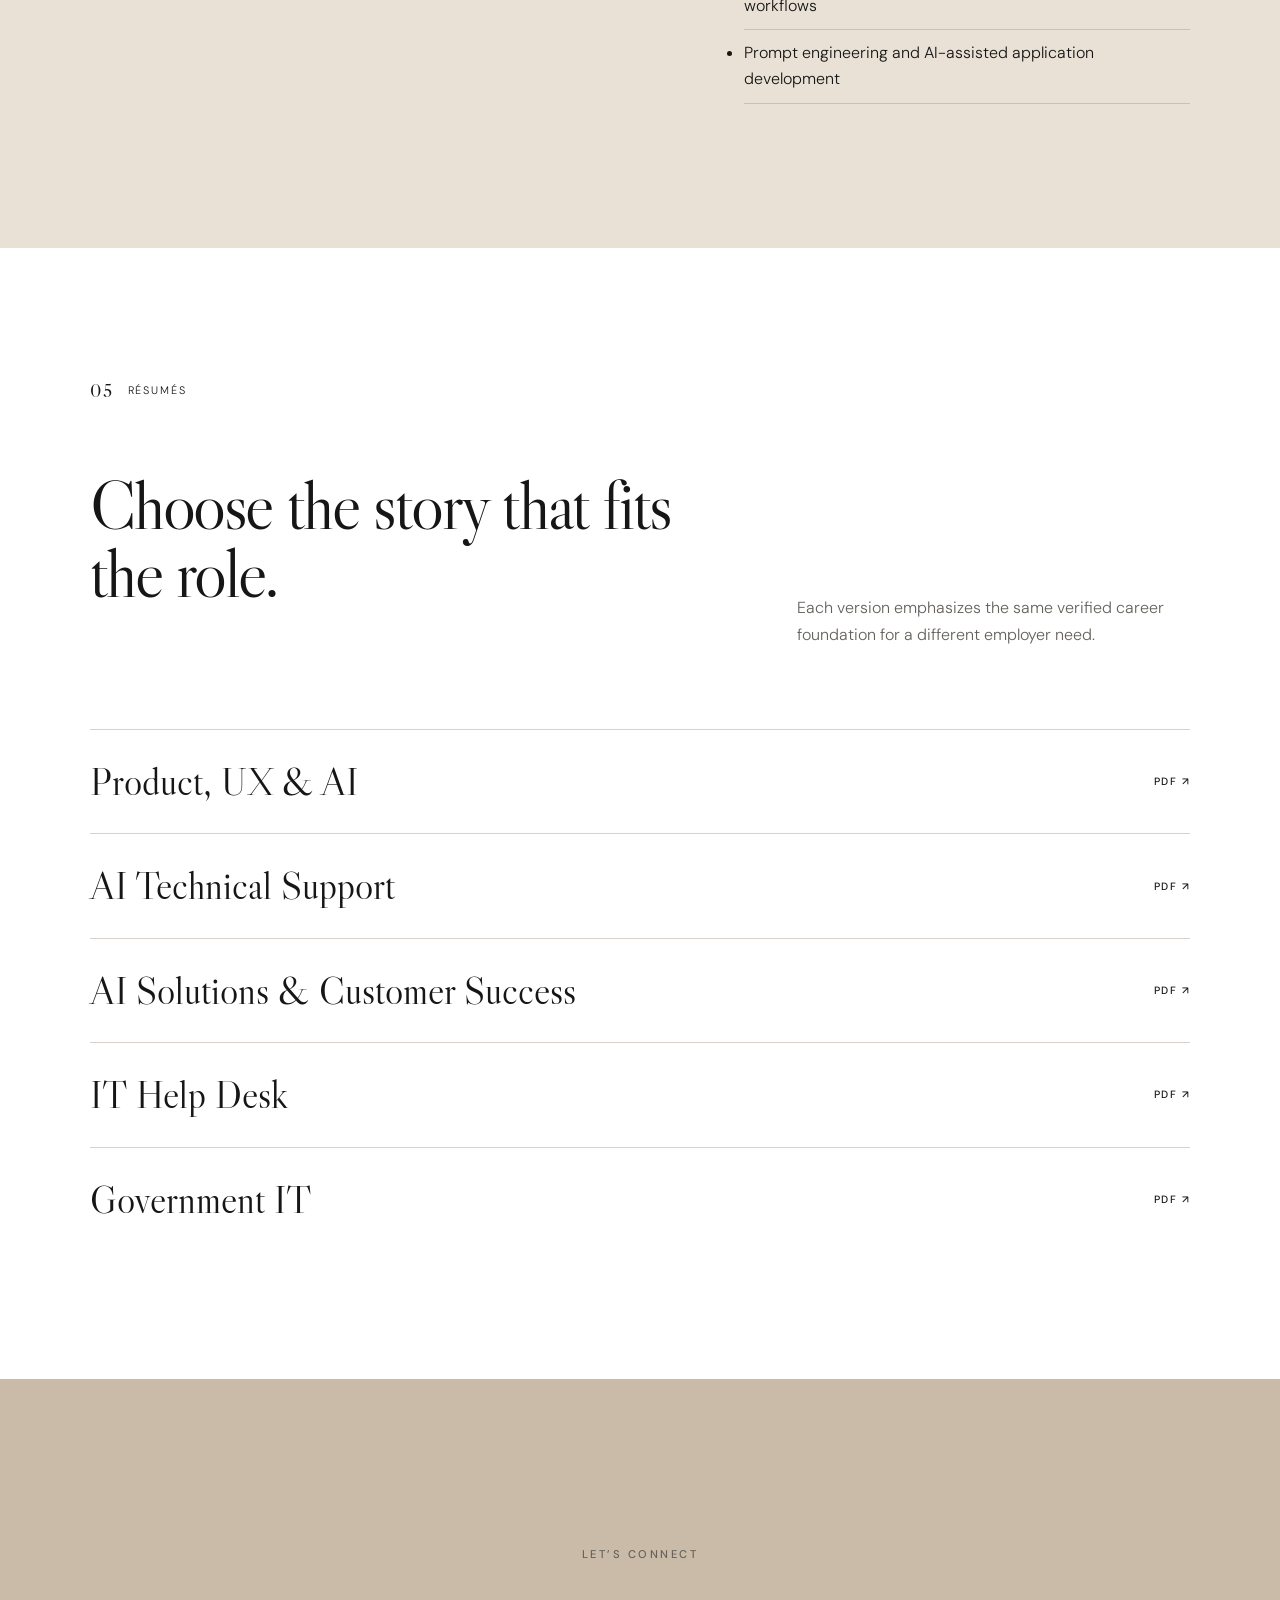
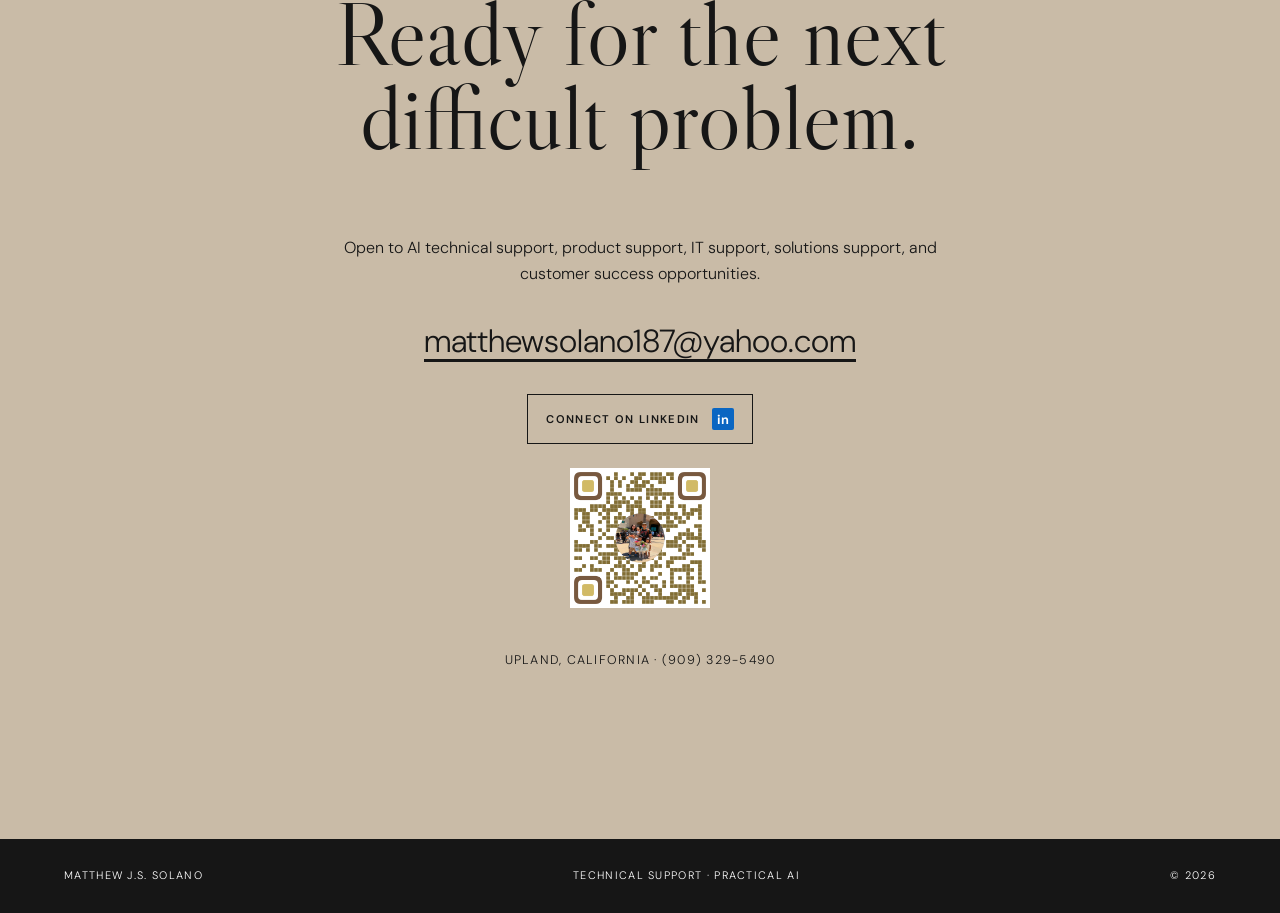
==== commit 364c16ae: "Fix mobile layout for projects section and shorten Amazon link text" ====
--- a/index.html
+++ b/index.html
@@ -132,7 +132,7 @@
             <p class="status">Published + In development</p>
             <h3>Children’s Book Publishing</h3>
             <p>A repeatable workflow for manuscripts, illustration planning, character consistency, Canva layout, and Amazon KDP. <em>Chase the Cheetah Learns When to Slow Down</em> is published; other books remain in development.</p>
-            <div class="project-links"><a href="https://a.co/d/068XxqTO" target="_blank" rel="noreferrer">View Chase the Cheetah on Amazon <span>↗</span></a></div>
+            <div class="project-links"><a href="https://a.co/d/068XxqTO" target="_blank" rel="noreferrer">Amazon <span>↗</span></a></div>
           </div>
         </article>
 
--- a/project-links.css
+++ b/project-links.css
@@ -185,13 +185,156 @@
   transform: scale(1.1);
 }
 
+/* Interactive cursor & affordances for expandable images */
+img.project-screenshot,
+img.standalone-qr,
+img.inline-qr-btn {
+  cursor: pointer;
+}
+
+/* Image Lightbox Modal */
+.lightbox-overlay {
+  position: fixed;
+  top: 0;
+  left: 0;
+  width: 100vw;
+  height: 100vh;
+  background: rgba(15, 23, 42, 0.88);
+  backdrop-filter: blur(10px);
+  -webkit-backdrop-filter: blur(10px);
+  z-index: 9999;
+  display: flex;
+  align-items: center;
+  justify-content: center;
+  padding: 24px;
+  opacity: 0;
+  visibility: hidden;
+  transition: opacity 0.25s cubic-bezier(0.16, 1, 0.3, 1), visibility 0.25s ease;
+}
+
+.lightbox-overlay.active {
+  opacity: 1;
+  visibility: visible;
+}
+
+.lightbox-container {
+  position: relative;
+  max-width: 90vw;
+  max-height: 90vh;
+  display: flex;
+  flex-direction: column;
+  align-items: center;
+  transform: scale(0.94);
+  transition: transform 0.25s cubic-bezier(0.16, 1, 0.3, 1);
+}
+
+.lightbox-overlay.active .lightbox-container {
+  transform: scale(1);
+}
+
+.lightbox-image {
+  max-width: 90vw;
+  max-height: 85vh;
+  object-fit: contain;
+  border-radius: 12px;
+  box-shadow: 0 25px 60px rgba(0, 0, 0, 0.5);
+  background: transparent;
+}
+
+/* Standalone & Inline QR codes in Lightbox get crisp rendering and padded white background */
+.lightbox-image.is-qr {
+  background: #ffffff;
+  padding: 16px;
+  border-radius: 16px;
+  max-width: 340px;
+  max-height: 340px;
+}
+
+.lightbox-close {
+  position: absolute;
+  top: -18px;
+  right: -18px;
+  width: 38px;
+  height: 38px;
+  background: #ffffff;
+  color: #0f172a;
+  border: none;
+  border-radius: 50%;
+  font-size: 22px;
+  font-weight: 600;
+  line-height: 1;
+  display: flex;
+  align-items: center;
+  justify-content: center;
+  cursor: pointer;
+  box-shadow: 0 4px 16px rgba(0, 0, 0, 0.25);
+  transition: transform 0.15s ease, background 0.15s ease;
+}
+
+.lightbox-close:hover {
+  transform: scale(1.1);
+  background: #f1f5f9;
+}
+
 @media (max-width: 860px) {
   .project {
-    grid-template-columns: 45px 1fr;
-    gap: 20px;
+    grid-template-columns: 1fr;
+    gap: 12px;
+    padding: 32px 0;
+  }
+  .project-number {
+    font-size: 1rem;
   }
   .project-media {
-    grid-column: 2;
-    margin-bottom: 16px;
-  }
-}
+    width: 100%;
+    margin-bottom: 8px;
+  }
+  .project-media img.project-screenshot {
+    max-width: 100%;
+    width: 100%;
+    border-radius: 6px;
+  }
+  .project-media .twin-shots {
+    flex-direction: row;
+    gap: 8px;
+  }
+  .project-media .twin-shots img {
+    width: calc(50% - 4px);
+    max-width: none;
+    border-radius: 6px;
+  }
+  .project h3 {
+    font-size: clamp(1.6rem, 7vw, 2.4rem);
+  }
+  .project dl {
+    grid-template-columns: 1fr;
+    gap: 4px;
+    padding-left: 14px;
+    margin-top: 16px;
+  }
+  .project-links {
+    margin-top: 16px;
+  }
+  .project-links a {
+    padding: 10px 14px;
+    font-size: .6rem;
+  }
+  .project-links-row {
+    margin-top: 16px;
+    gap: 10px;
+  }
+  img.inline-qr-btn {
+    width: 44px !important;
+    height: 44px !important;
+  }
+}
+
+@media (max-width: 600px) {
+  .lightbox-close {
+    top: -12px;
+    right: -12px;
+    width: 34px;
+    height: 34px;
+    font-size: 18px;
+  }
+}
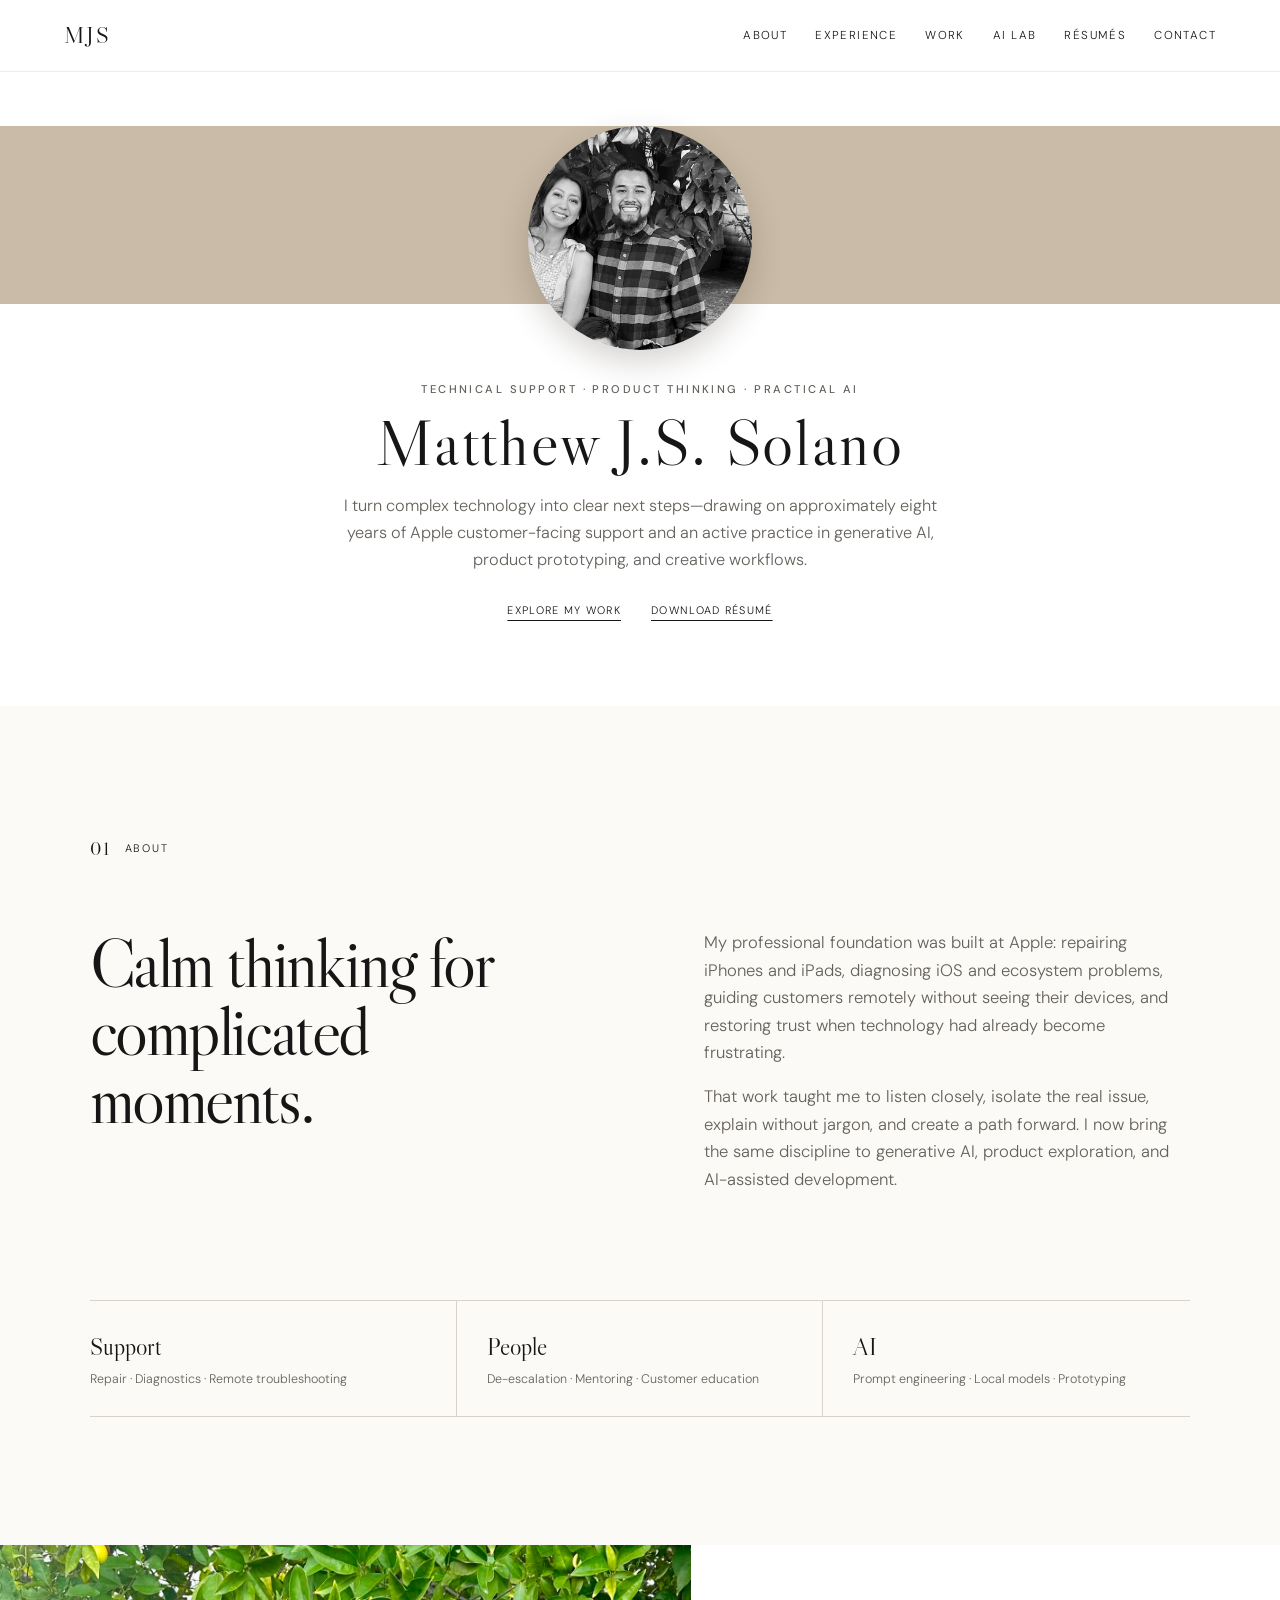
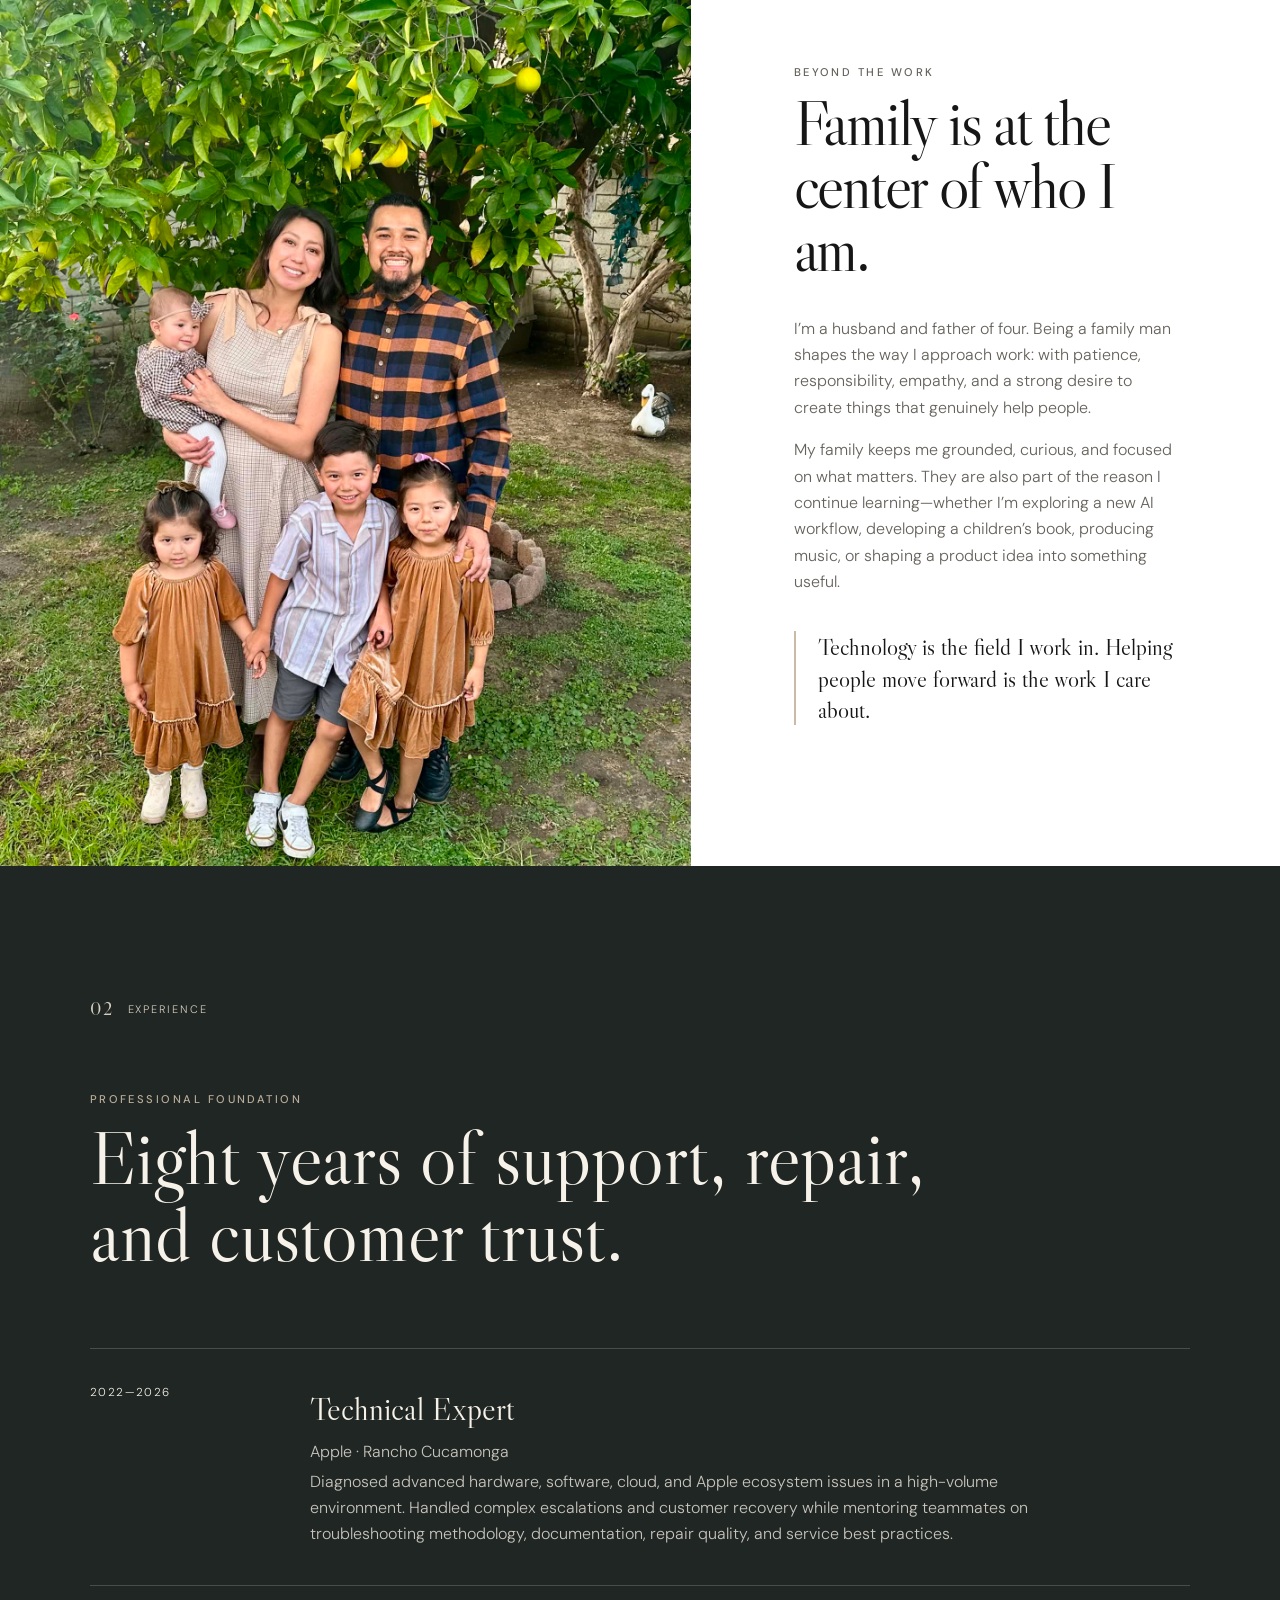
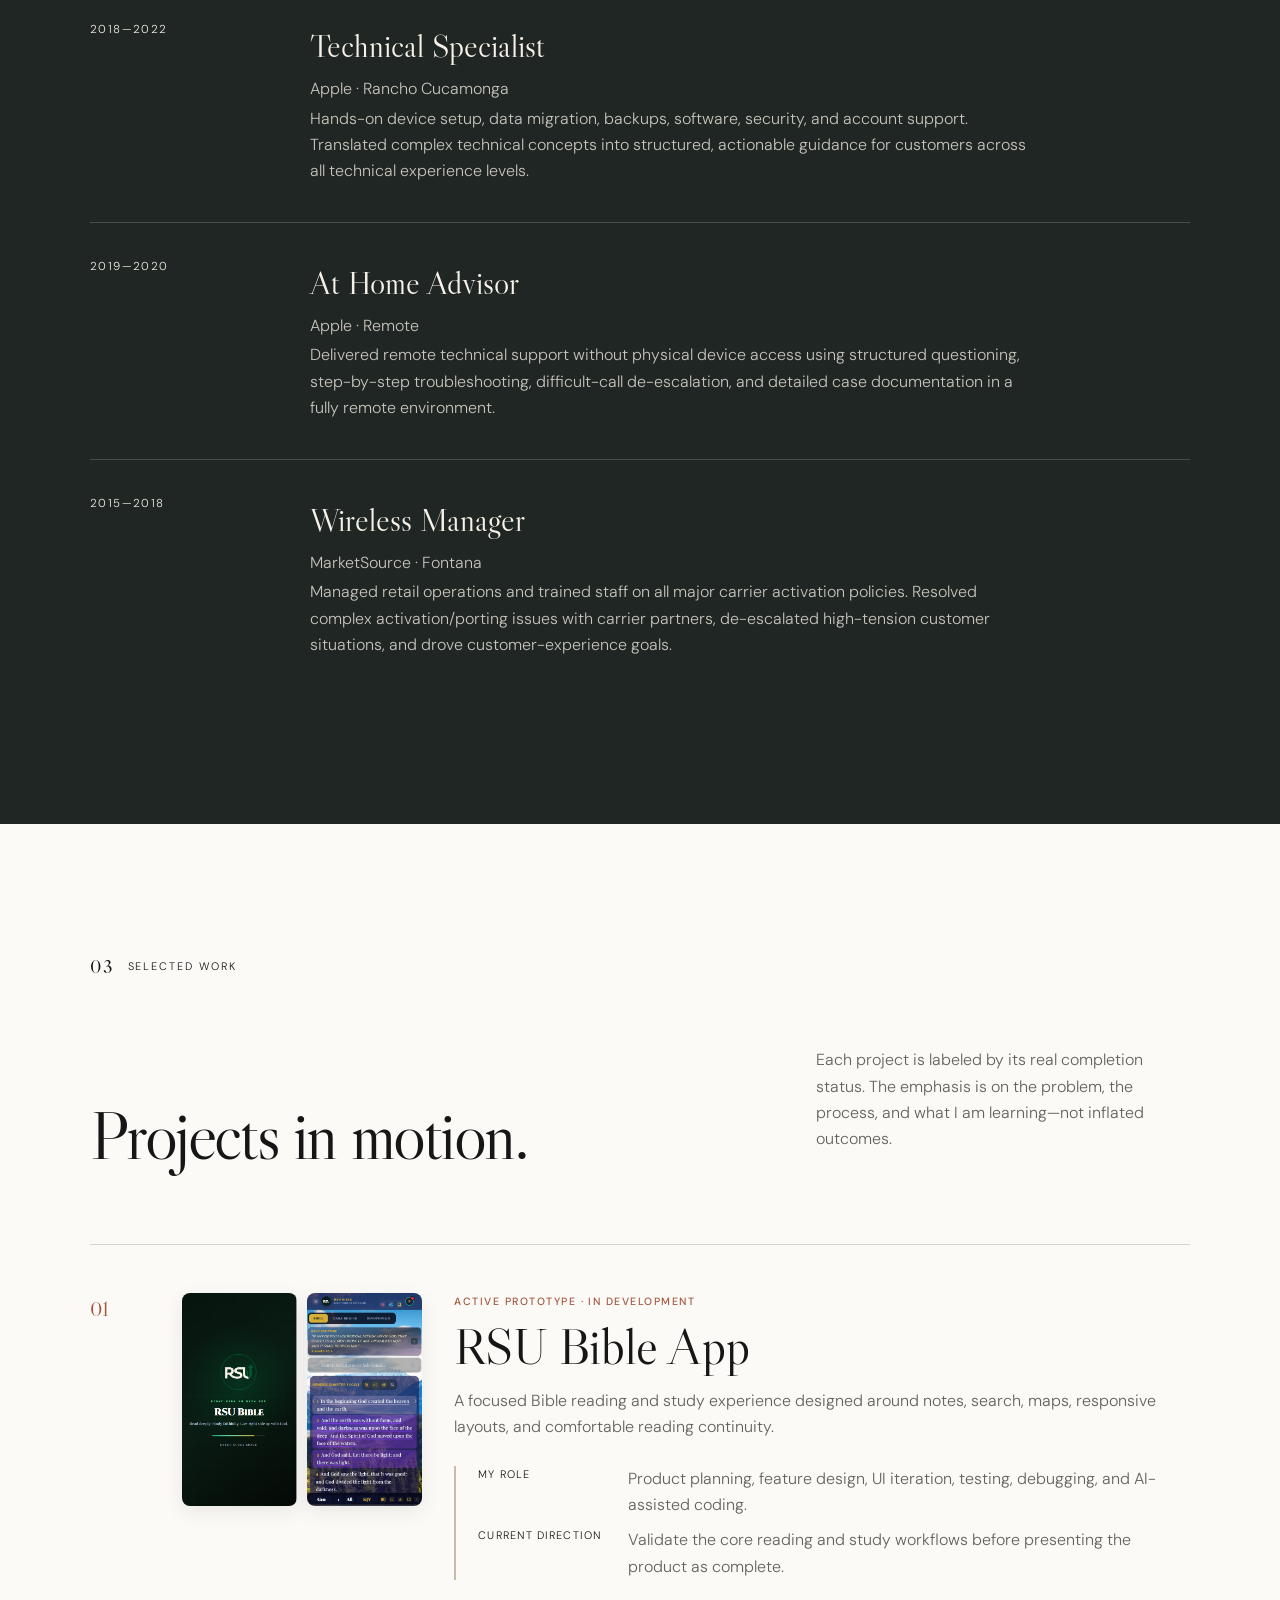
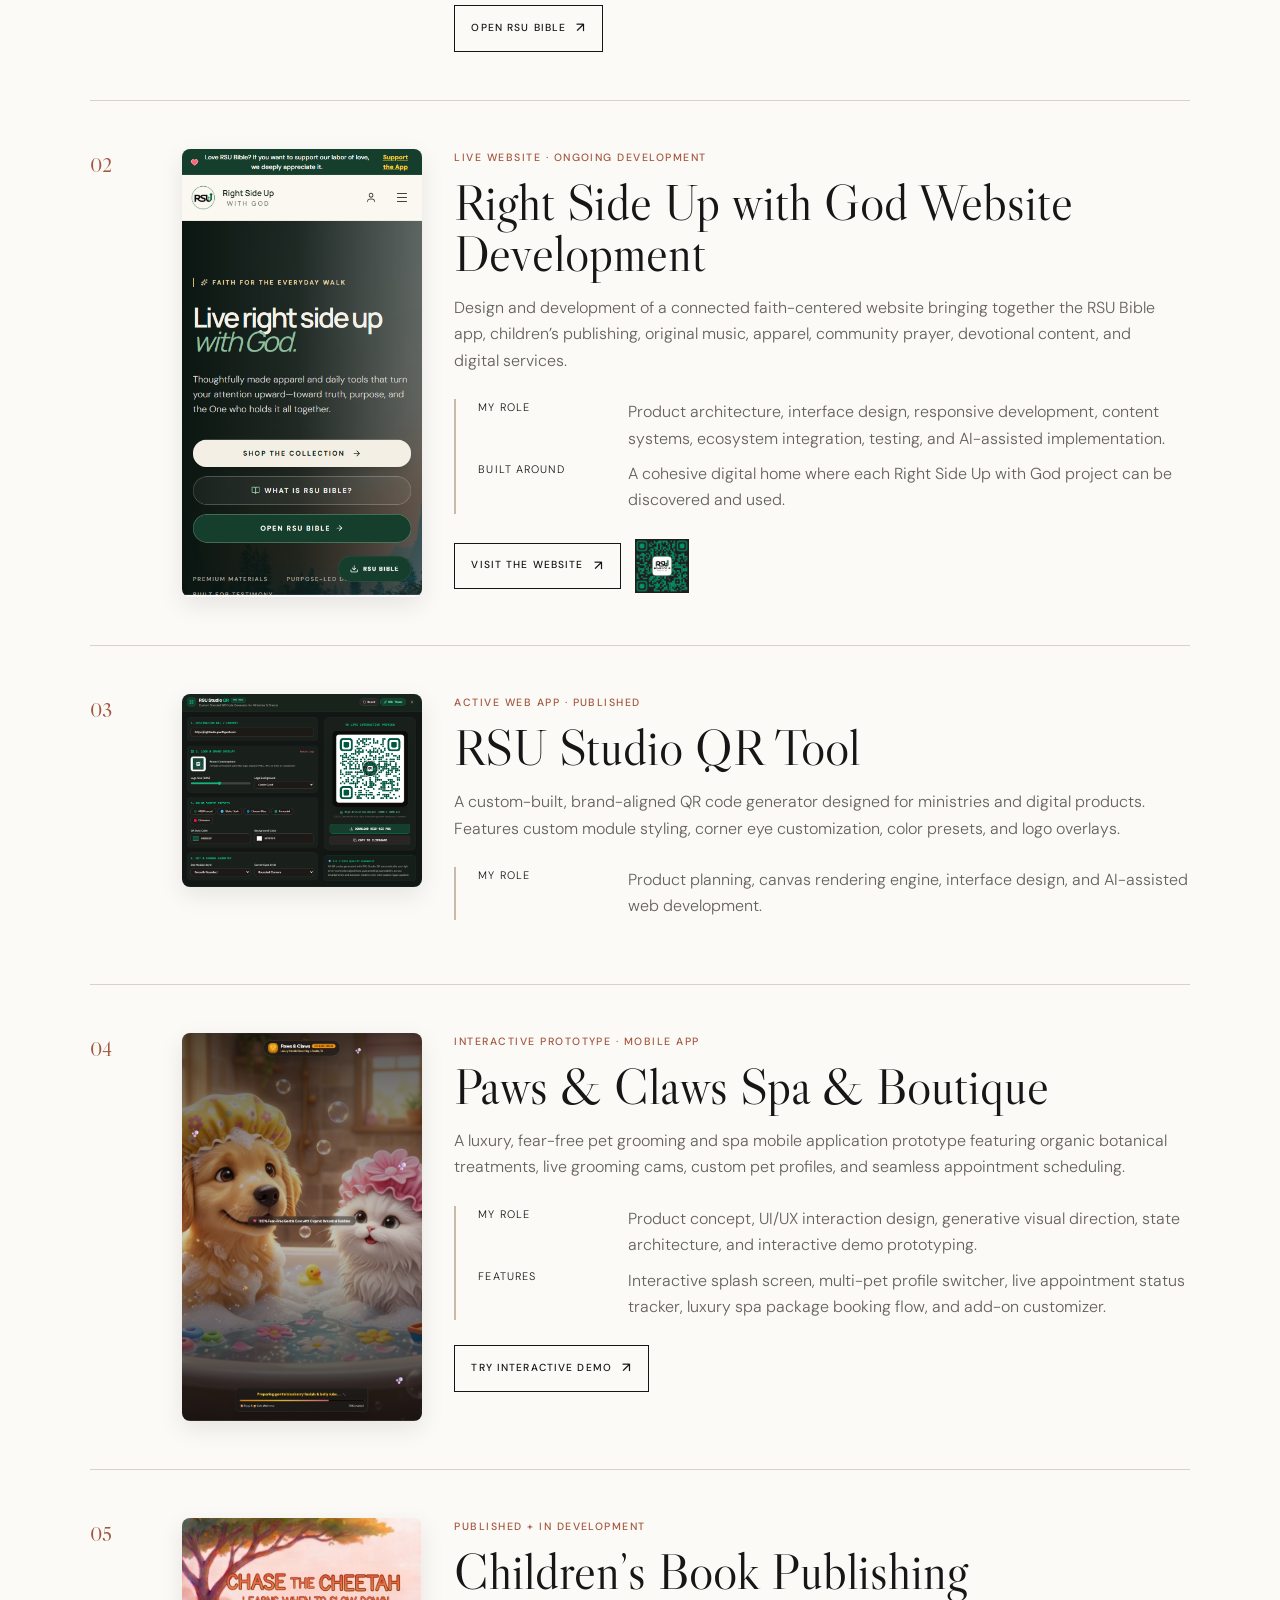
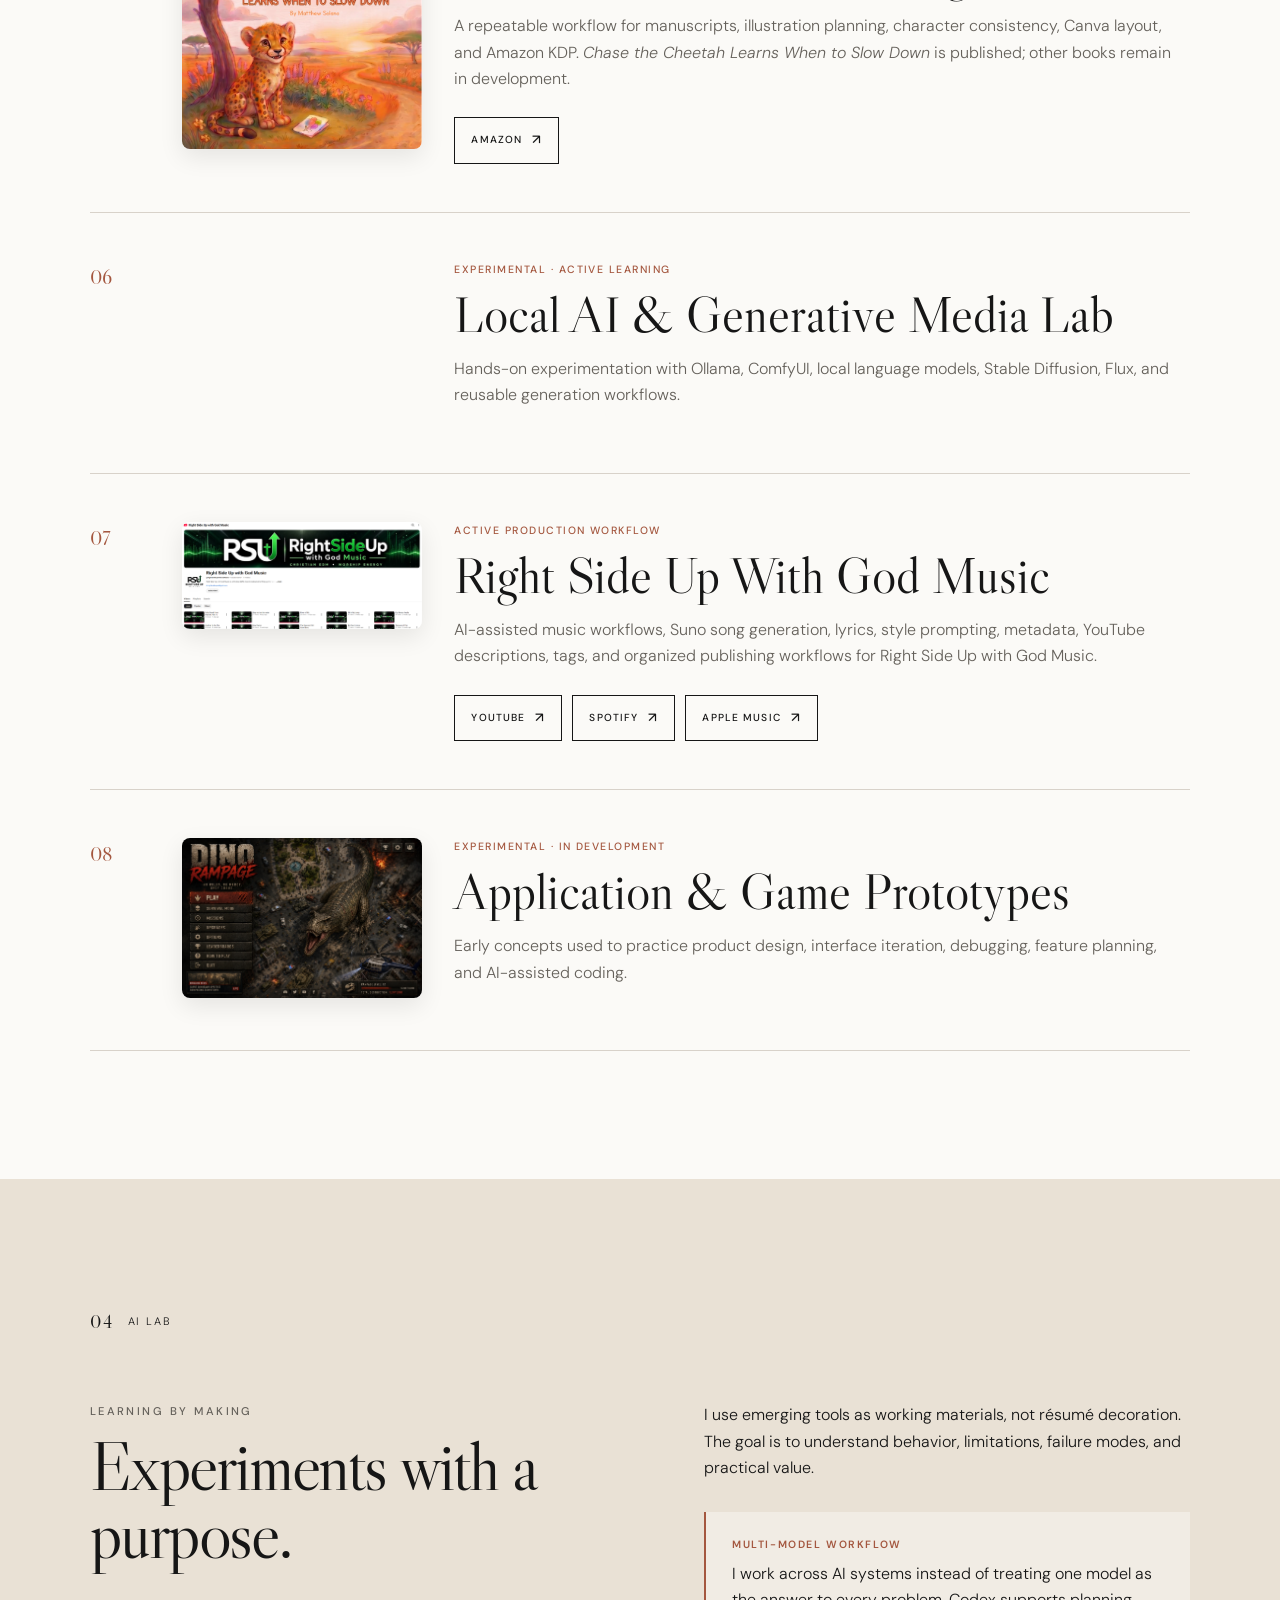
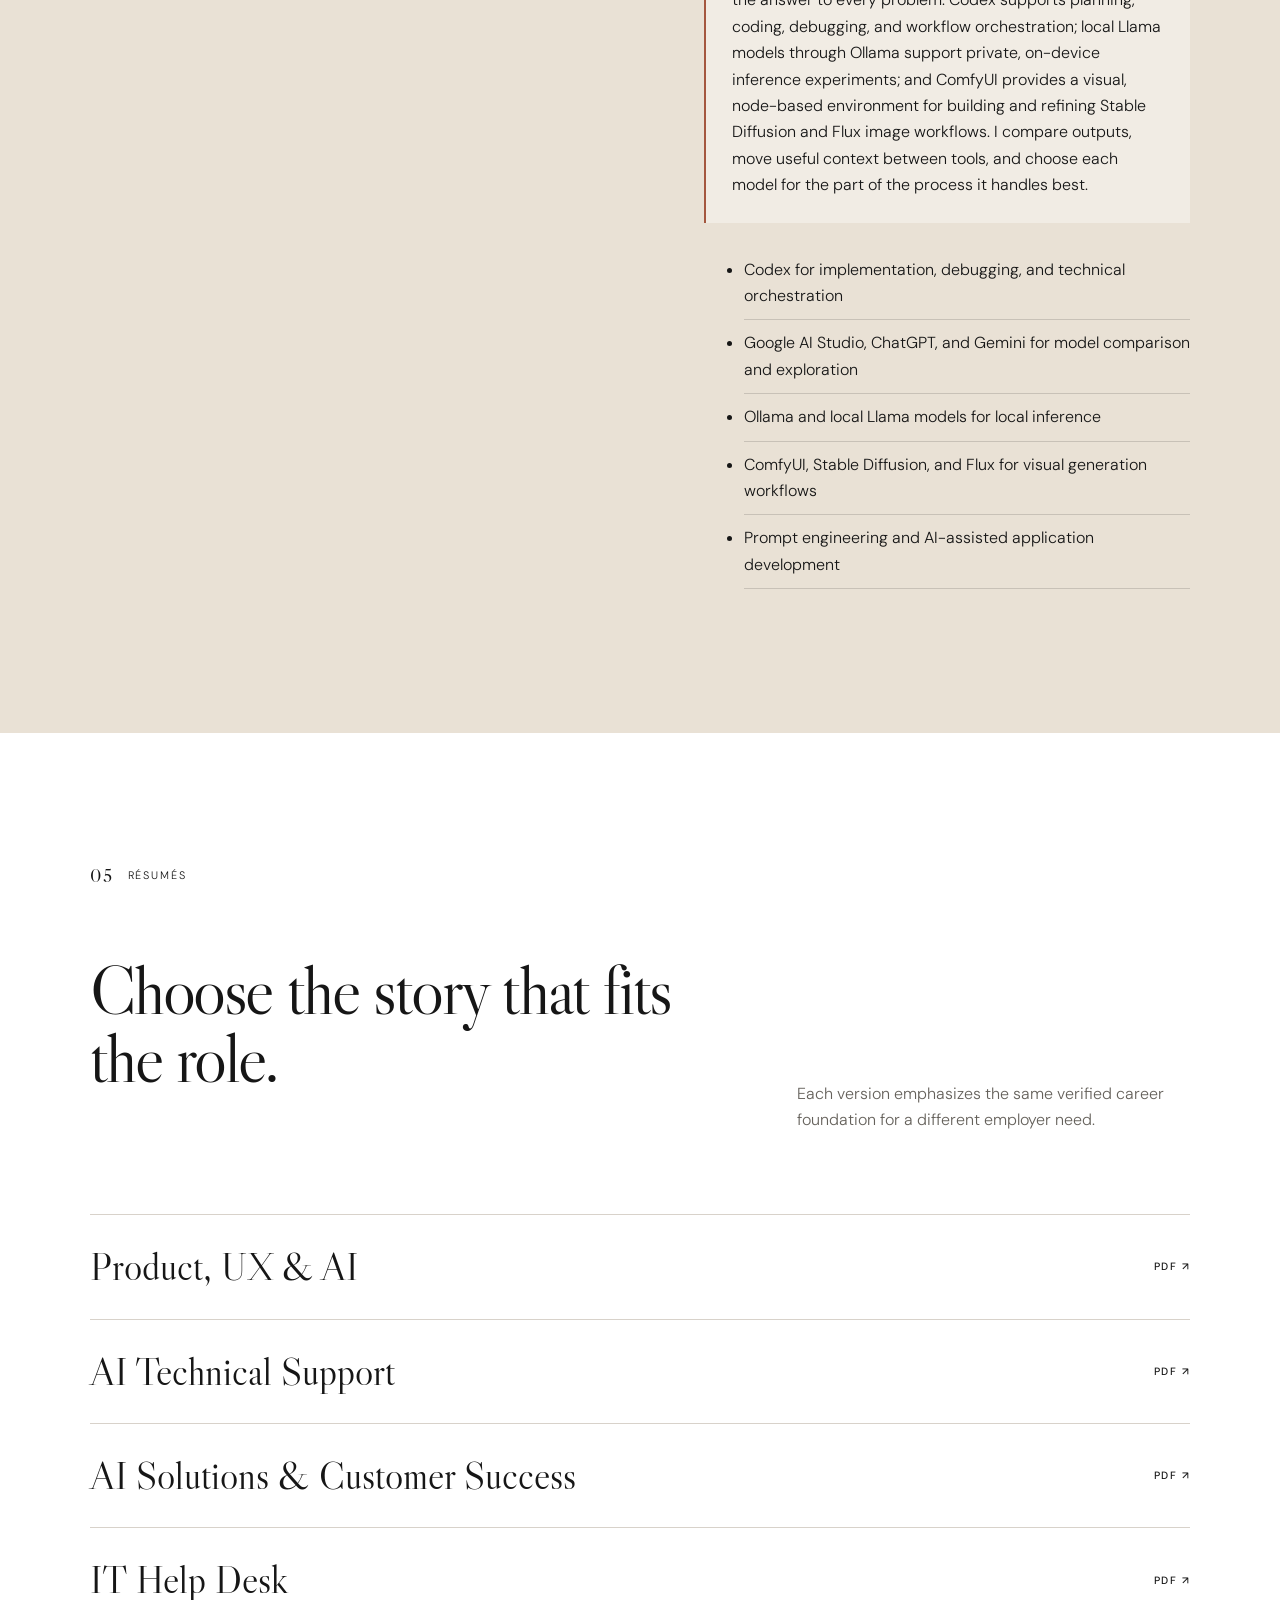
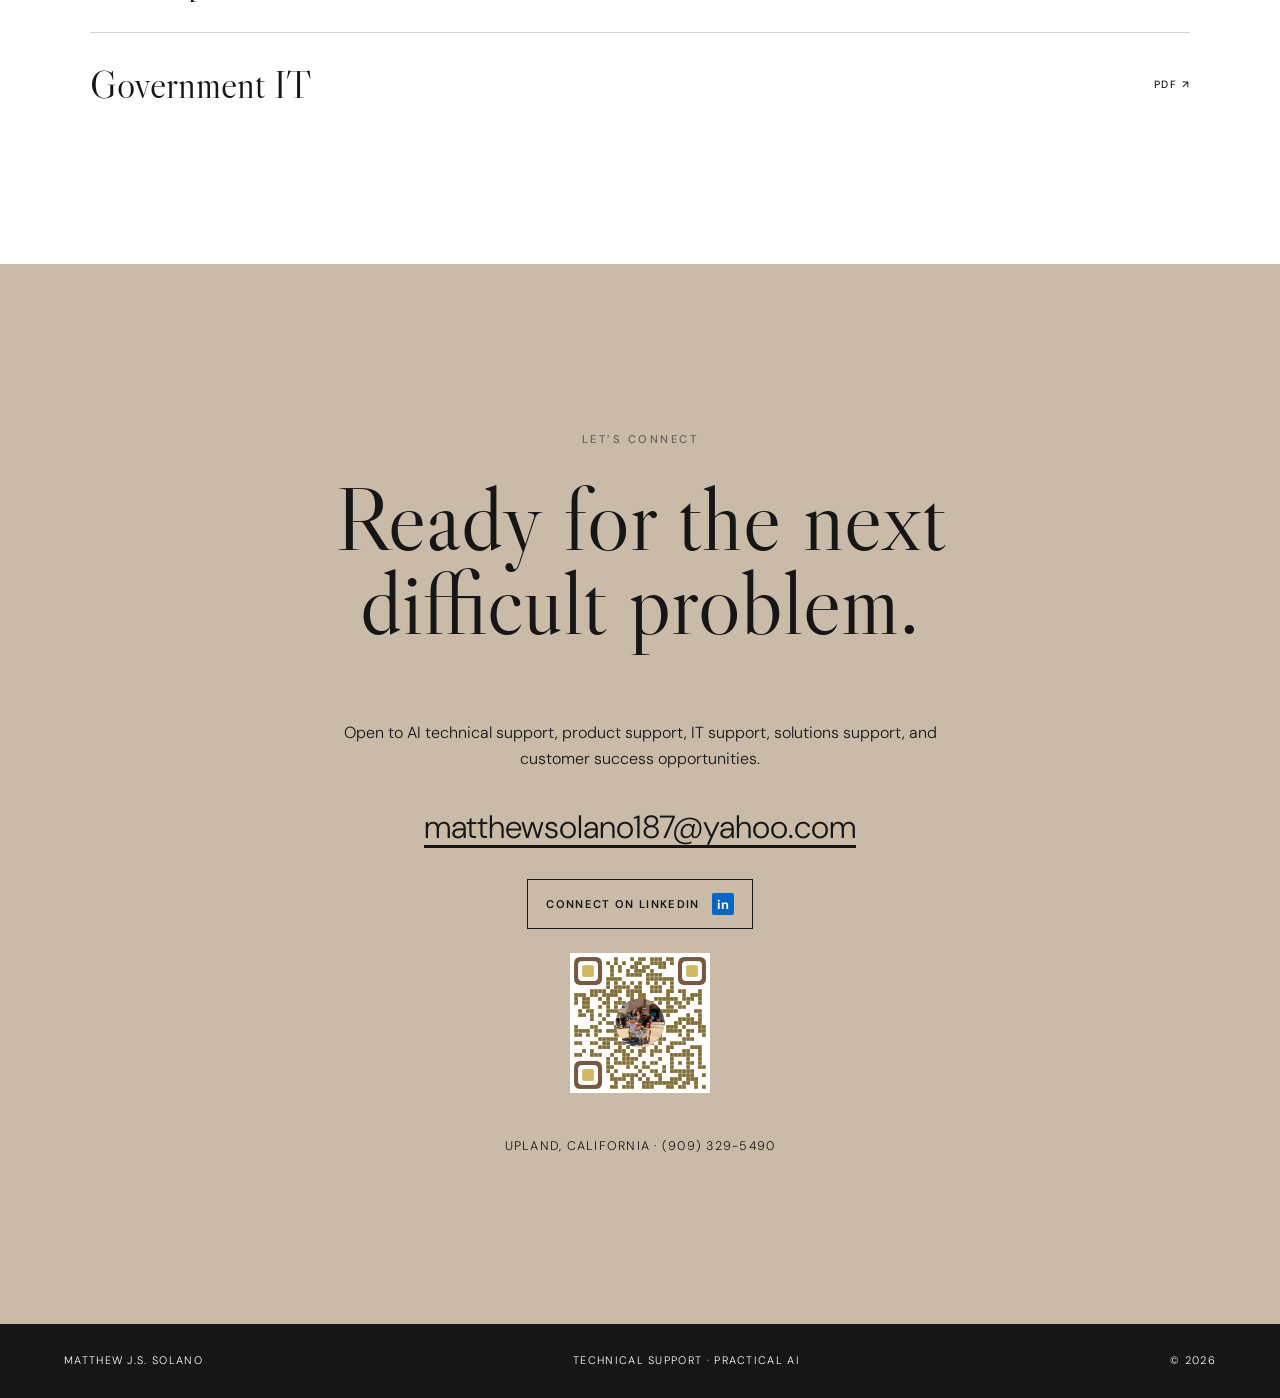
==== commit e2fef7b6: "Add Paws & Claws Spa & Boutique interactive app demo and portfolio project" ====
--- a/index.html
+++ b/index.html
@@ -5,6 +5,7 @@
   <meta name="viewport" content="width=device-width, initial-scale=1">
   <meta name="description" content="Matthew J.S. Solano — technical support, customer solutions, and practical AI portfolio.">
   <title>Matthew J.S. Solano | Creative Technical Portfolio</title>
+  <link rel="icon" type="image/svg+xml" href="data:image/svg+xml,%3Csvg xmlns='http://www.w3.org/2000/svg' viewBox='0 0 32 32'%3E%3Crect width='32' height='32' rx='4' fill='%23161616'/%3E%3Ctext x='16' y='22' text-anchor='middle' font-family='Georgia,serif' font-size='13' font-weight='400' fill='%23fbfaf7'%3EMJS%3C/text%3E%3C/svg%3E">
   <link rel="stylesheet" href="styles.css">
   <link rel="stylesheet" href="project-links.css">
   <script defer src="script.js"></script>
@@ -123,8 +124,25 @@
           </div>
         </article>
 
-        <article class="project reveal">
+        <article class="project feature reveal">
           <div class="project-number">04</div>
+          <div class="project-media">
+            <img src="assets/paws-claws-splash.jpg" alt="Paws and Claws Pet Grooming App Splash" class="project-screenshot">
+          </div>
+          <div>
+            <p class="status">Interactive prototype · Mobile app</p>
+            <h3>Paws & Claws Spa & Boutique</h3>
+            <p>A luxury, fear-free pet grooming and spa mobile application prototype featuring organic botanical treatments, live grooming cams, custom pet profiles, and seamless appointment scheduling.</p>
+            <dl>
+              <dt>My role</dt><dd>Product concept, UI/UX interaction design, generative visual direction, state architecture, and interactive demo prototyping.</dd>
+              <dt>Features</dt><dd>Interactive splash screen, multi-pet profile switcher, live appointment status tracker, luxury spa package booking flow, and add-on customizer.</dd>
+            </dl>
+            <div class="project-links"><a href="paws-and-claws-demo.html" target="_blank">Try Interactive Demo <span>↗</span></a></div>
+          </div>
+        </article>
+
+        <article class="project reveal">
+          <div class="project-number">05</div>
           <div class="project-media">
             <img src="assets/chase-cheetah-preview.png" alt="Chase the Cheetah Book Cover" class="project-screenshot">
           </div>
@@ -137,7 +155,7 @@
         </article>
 
         <article class="project reveal">
-          <div class="project-number">05</div>
+          <div class="project-number">06</div>
           <div class="project-media"></div>
           <div>
             <p class="status">Experimental · Active learning</p>
@@ -147,7 +165,7 @@
         </article>
 
         <article class="project reveal">
-          <div class="project-number">06</div>
+          <div class="project-number">07</div>
           <div class="project-media">
             <img src="assets/rsu-music-preview.png" alt="Right Side Up with God Music YouTube Channel" class="project-screenshot">
           </div>
@@ -164,7 +182,7 @@
         </article>
 
         <article class="project reveal">
-          <div class="project-number">07</div>
+          <div class="project-number">08</div>
           <div class="project-media">
             <img src="assets/dino-rampage-preview.jpg" alt="Dino Rampage Game Prototype Interface" class="project-screenshot">
           </div>
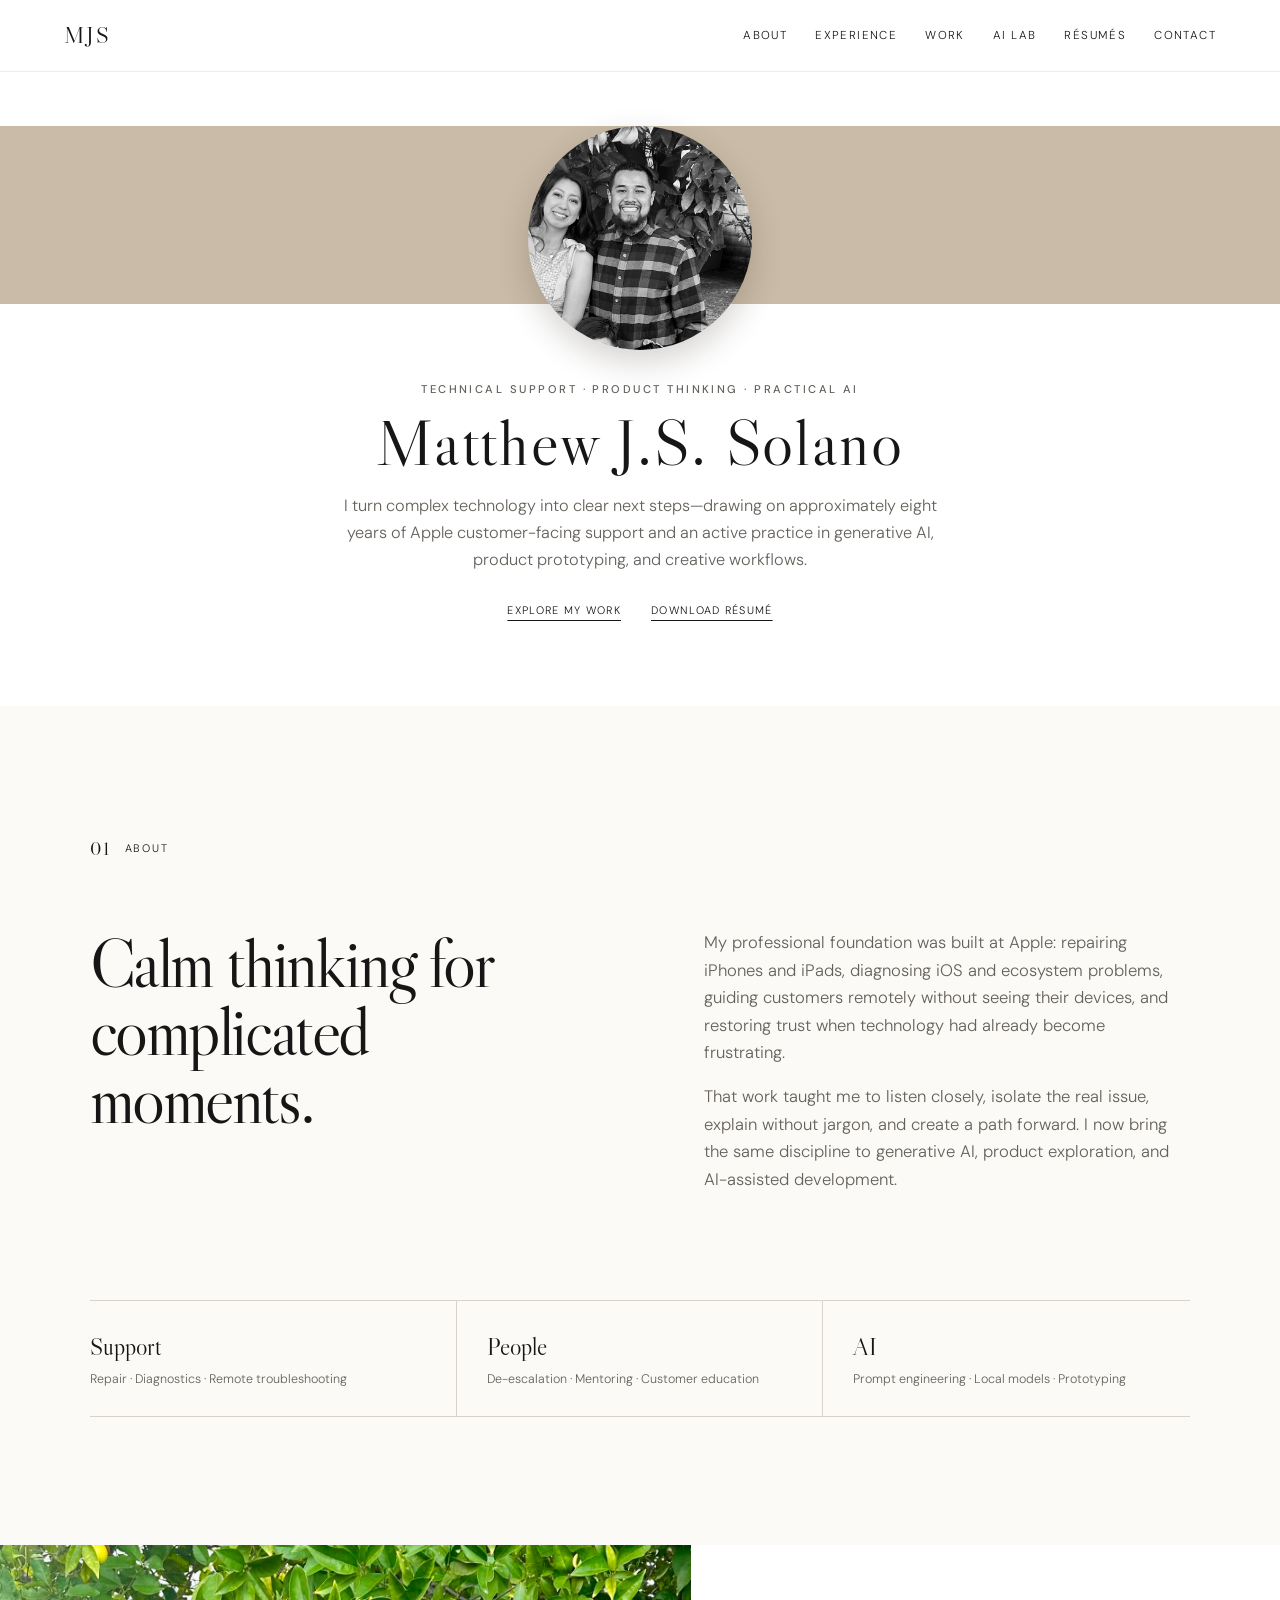
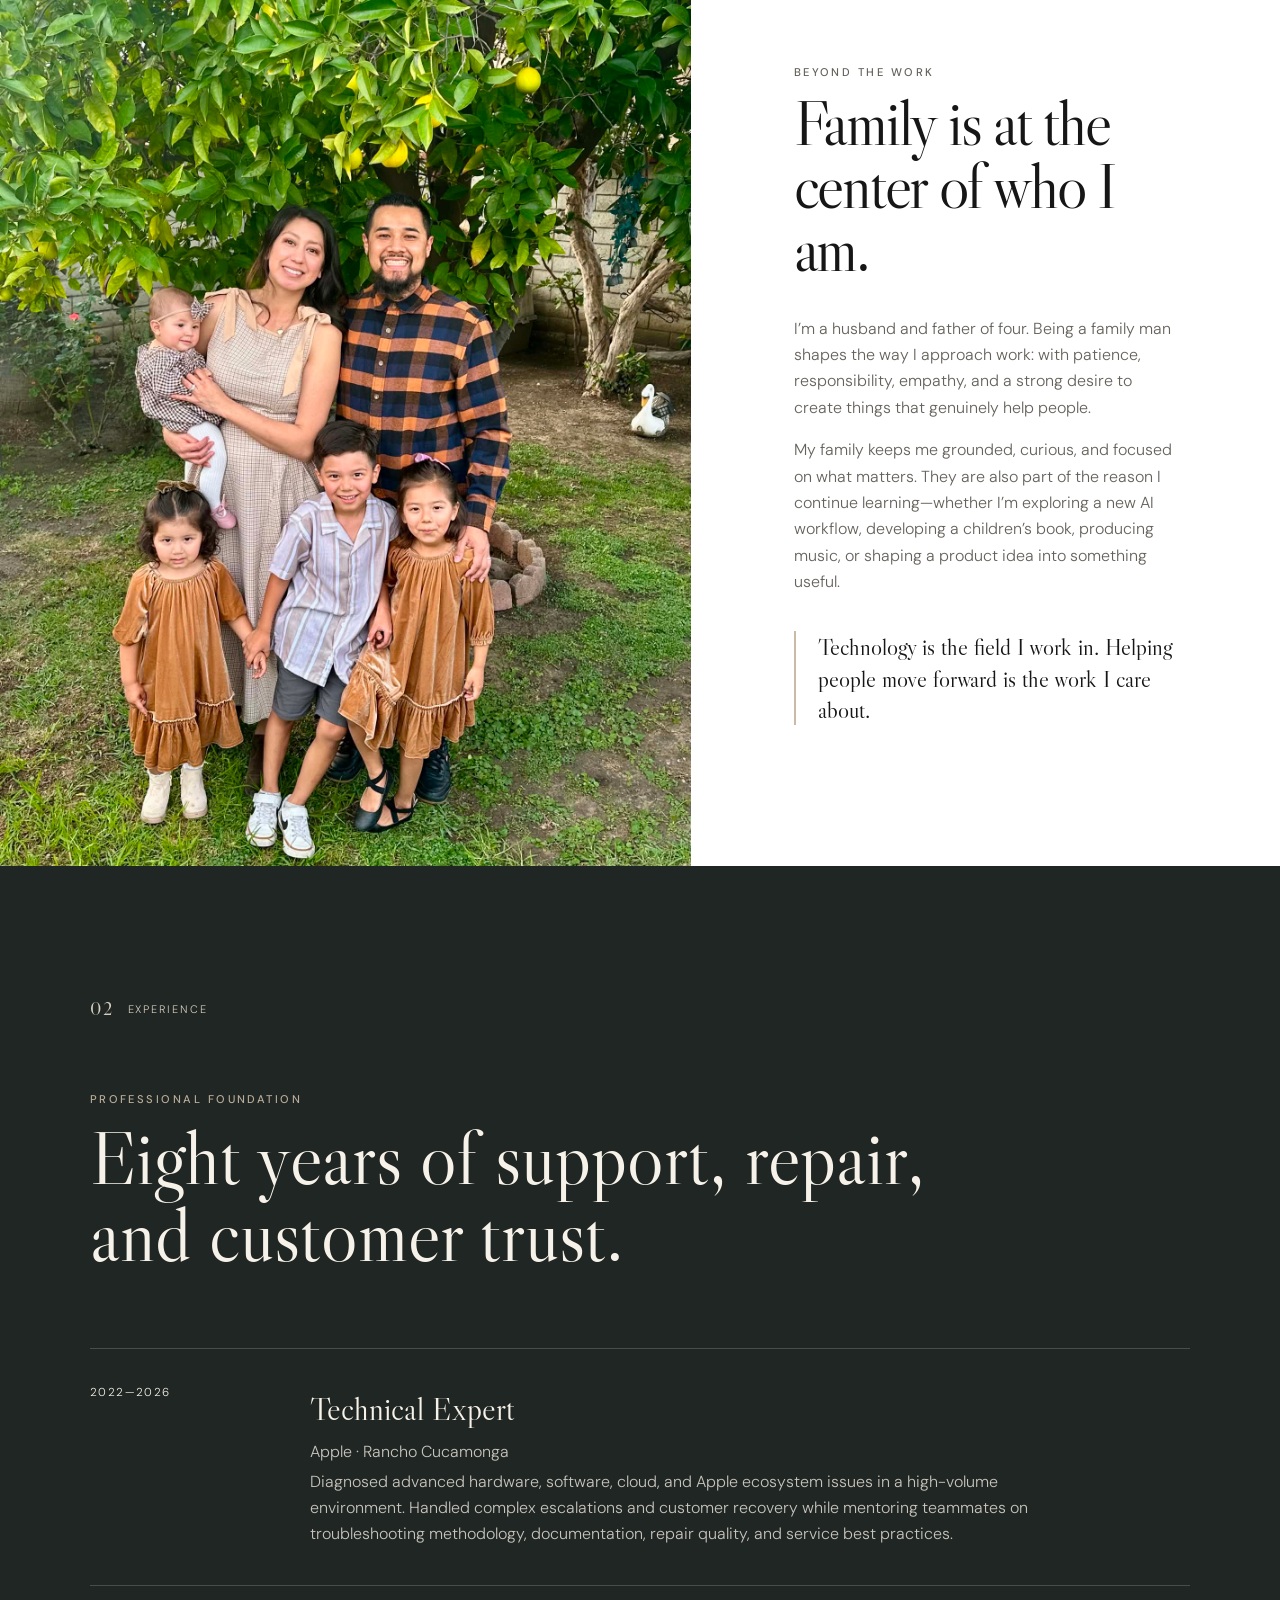
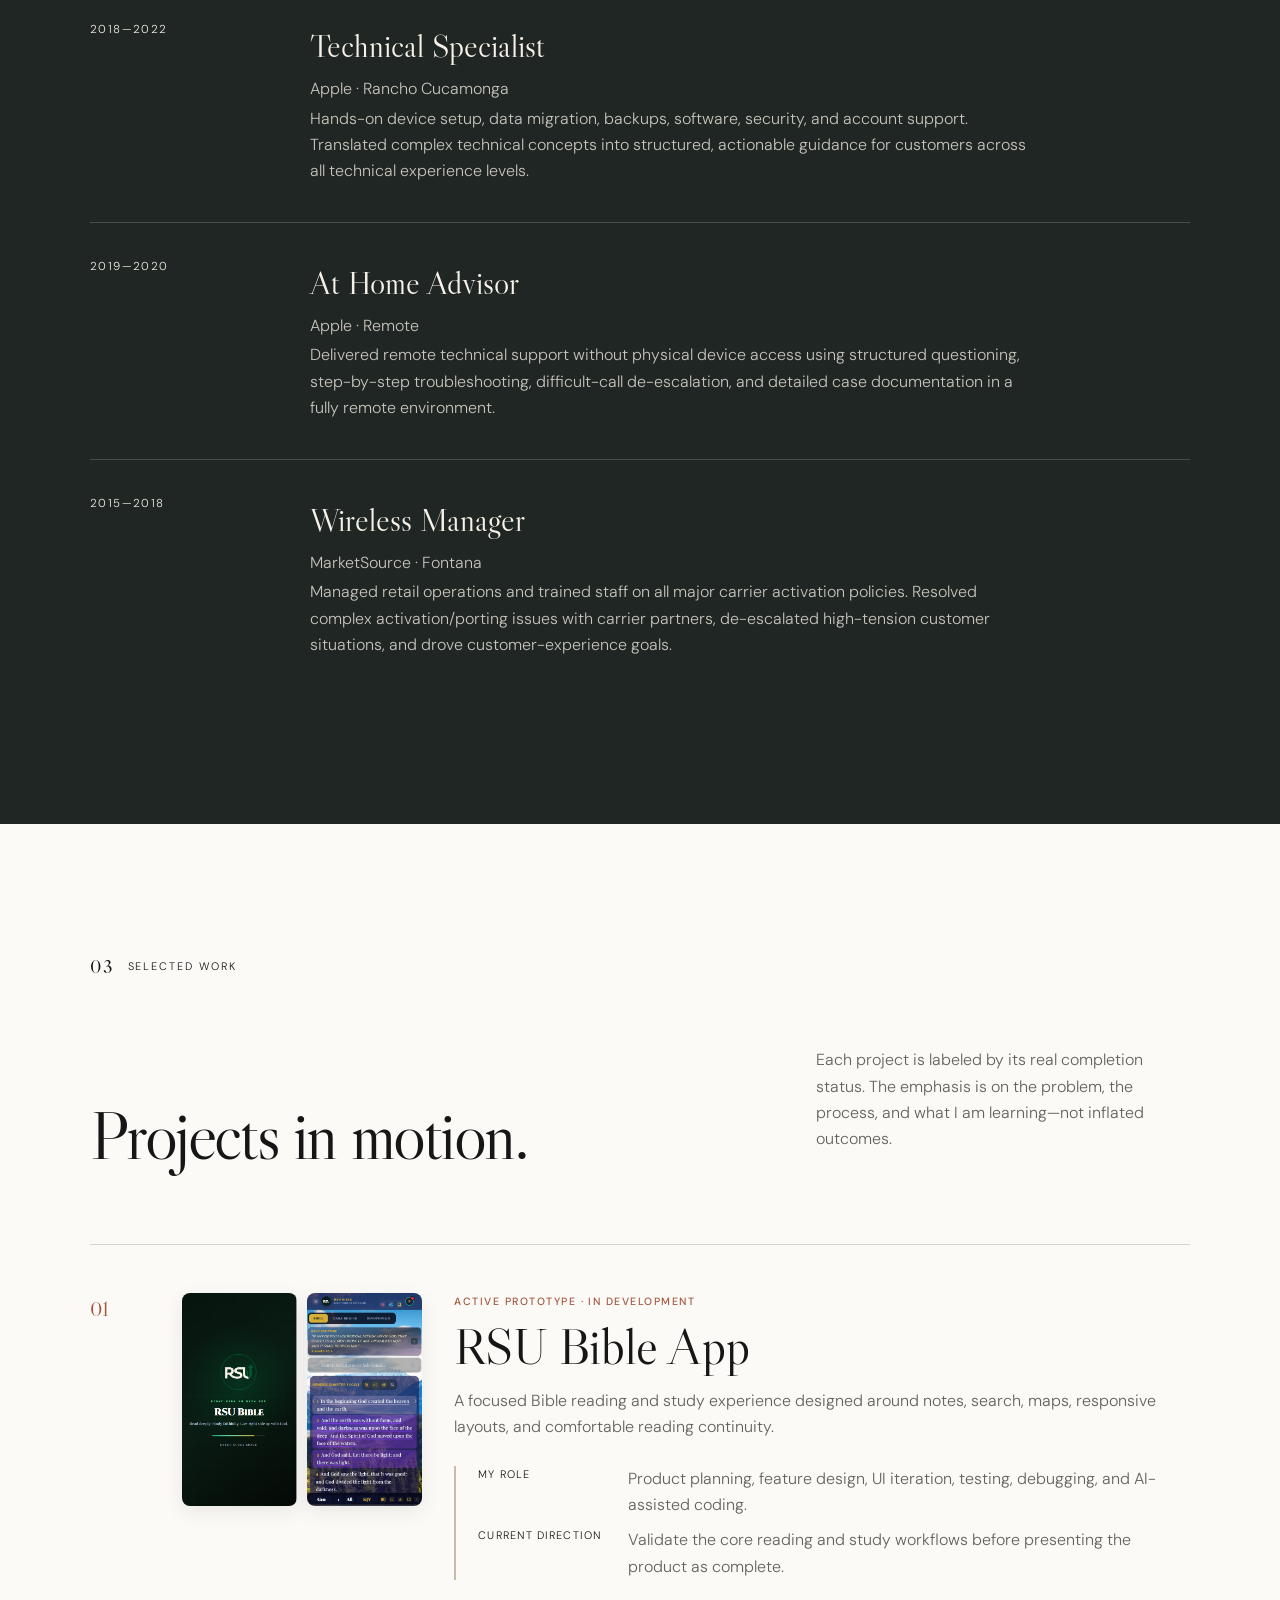
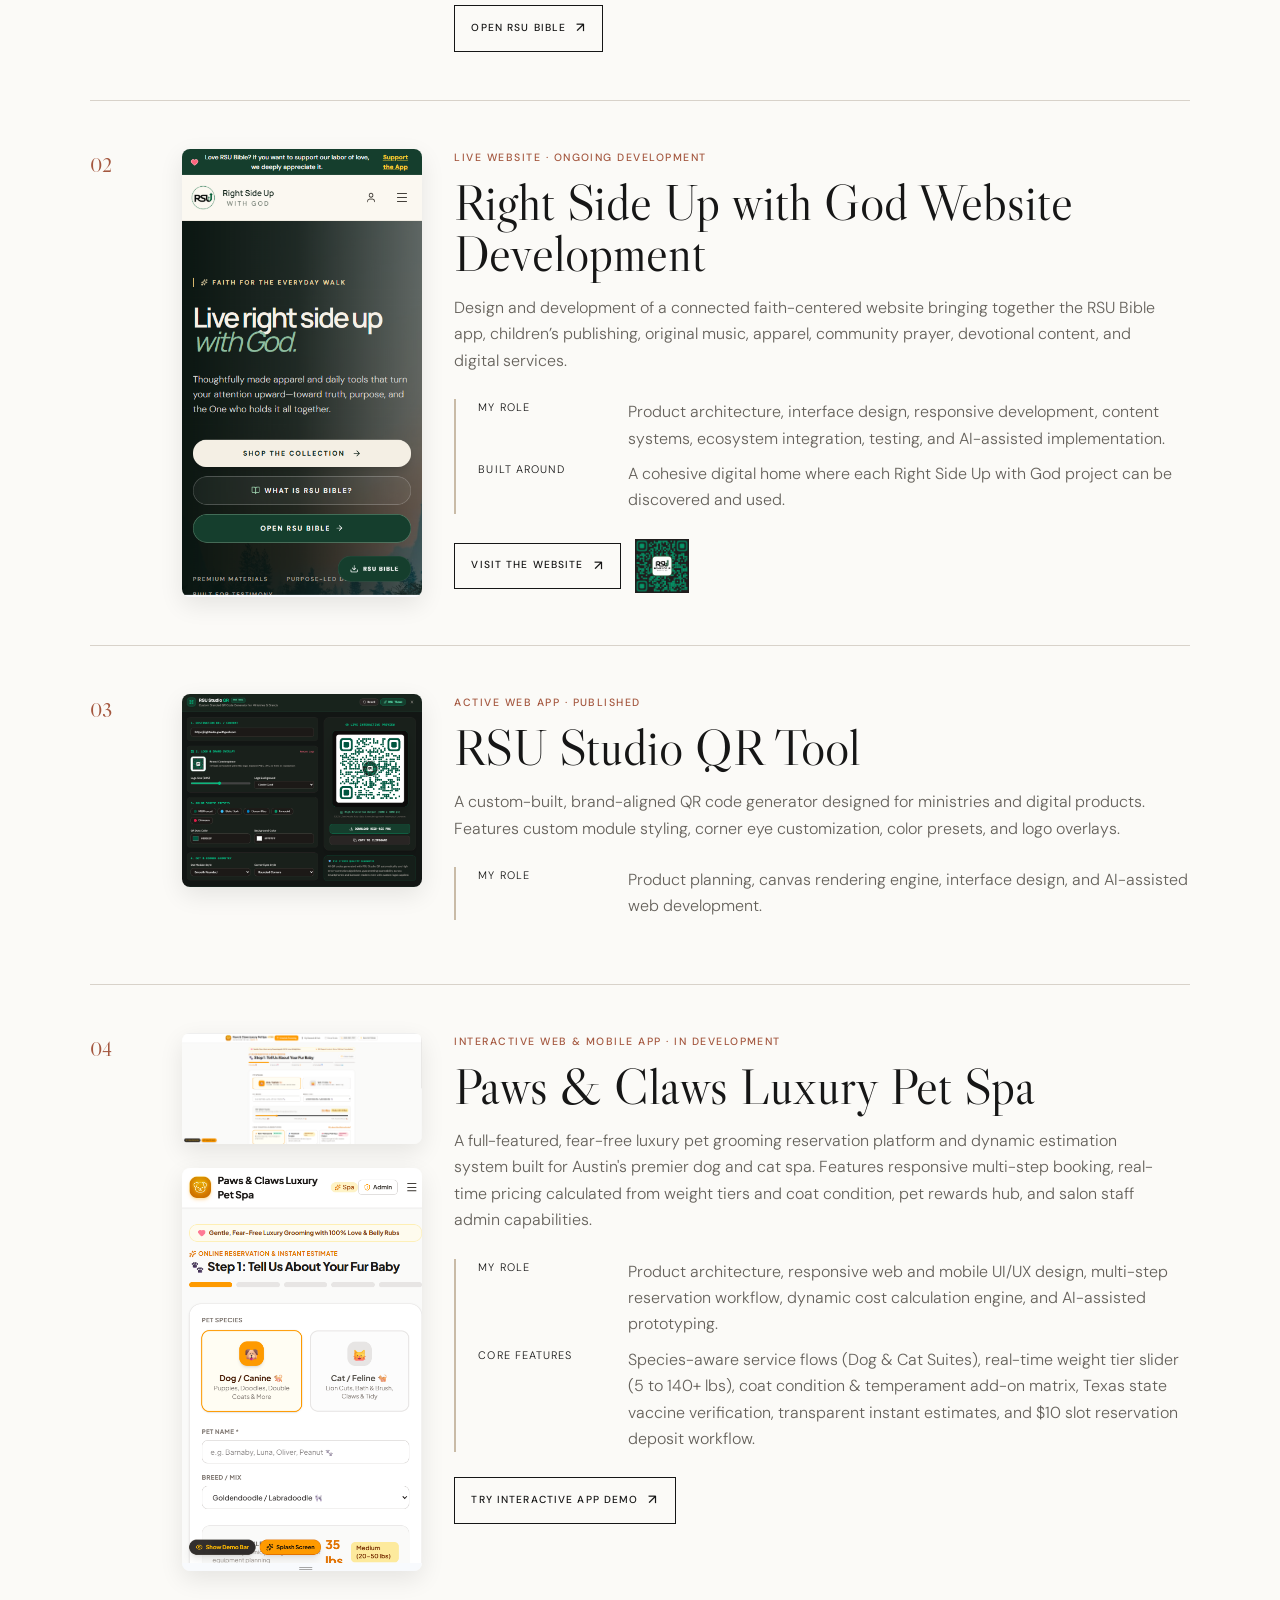
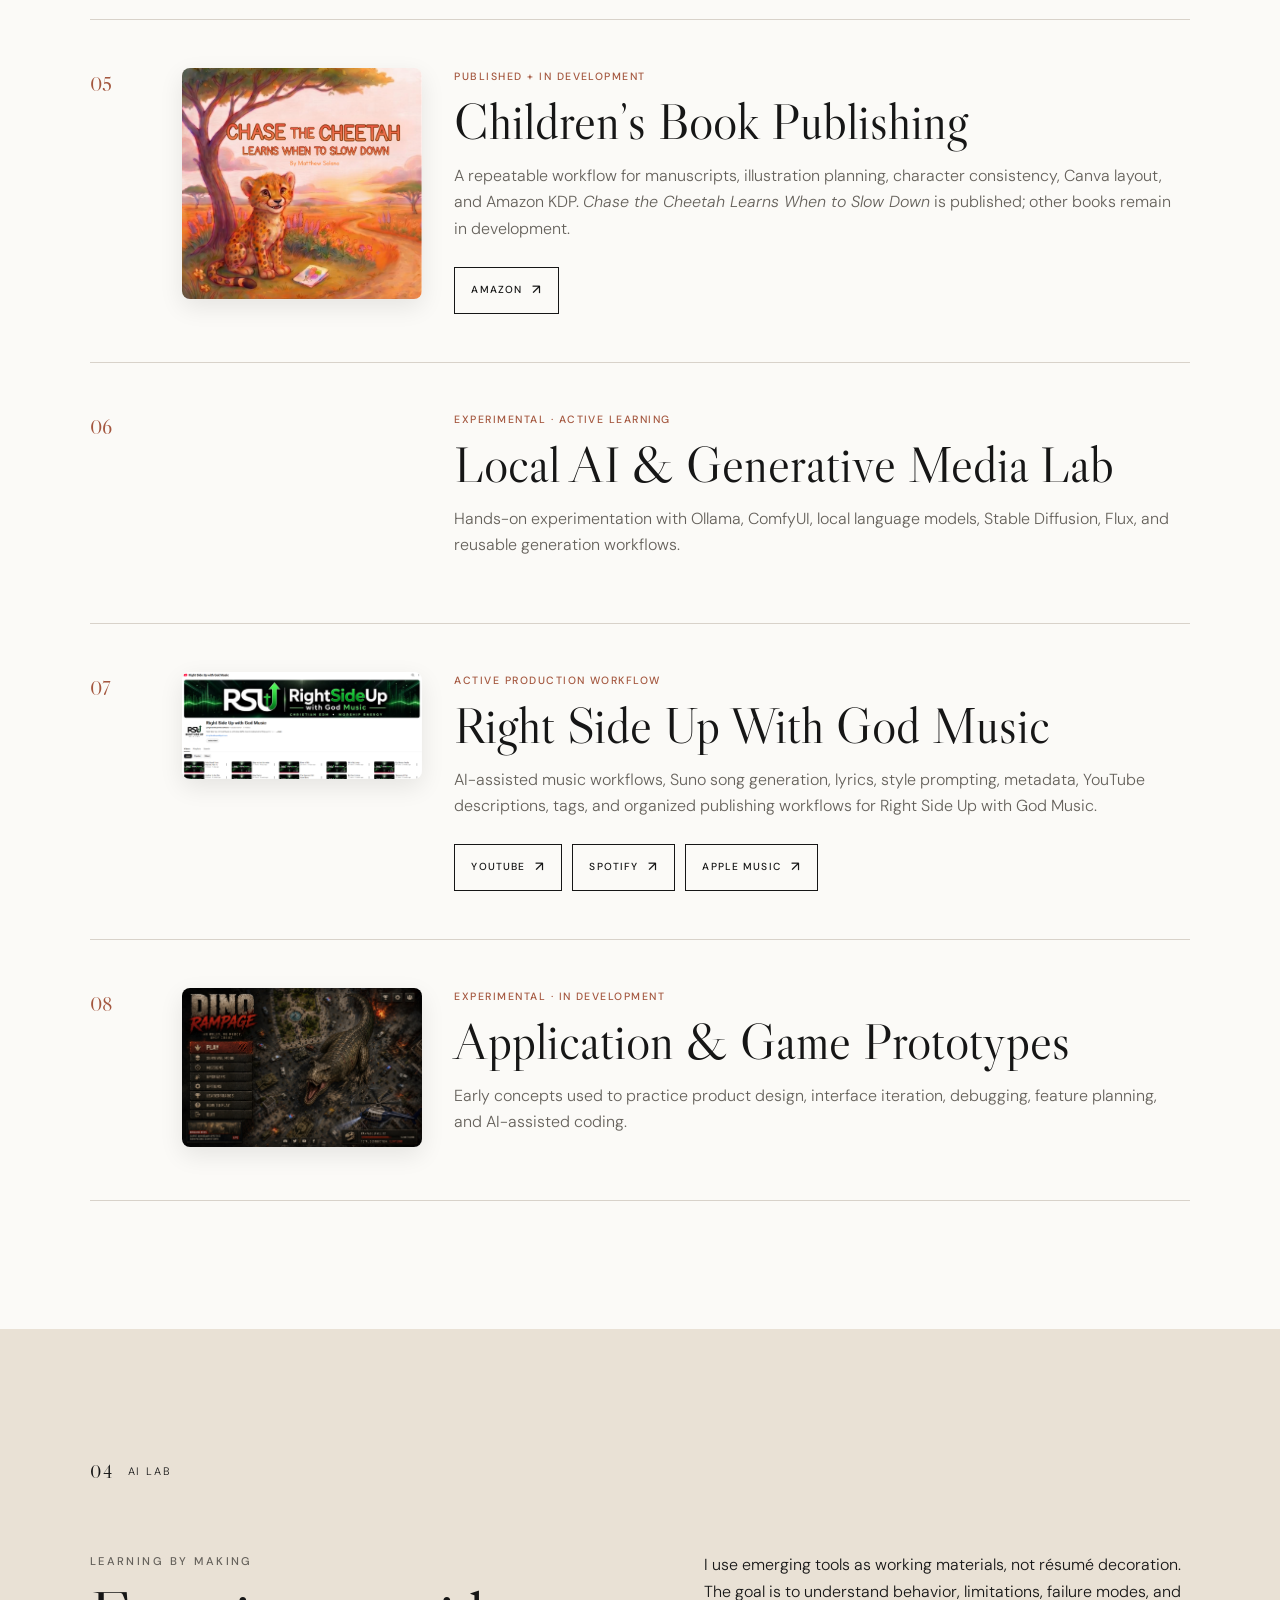
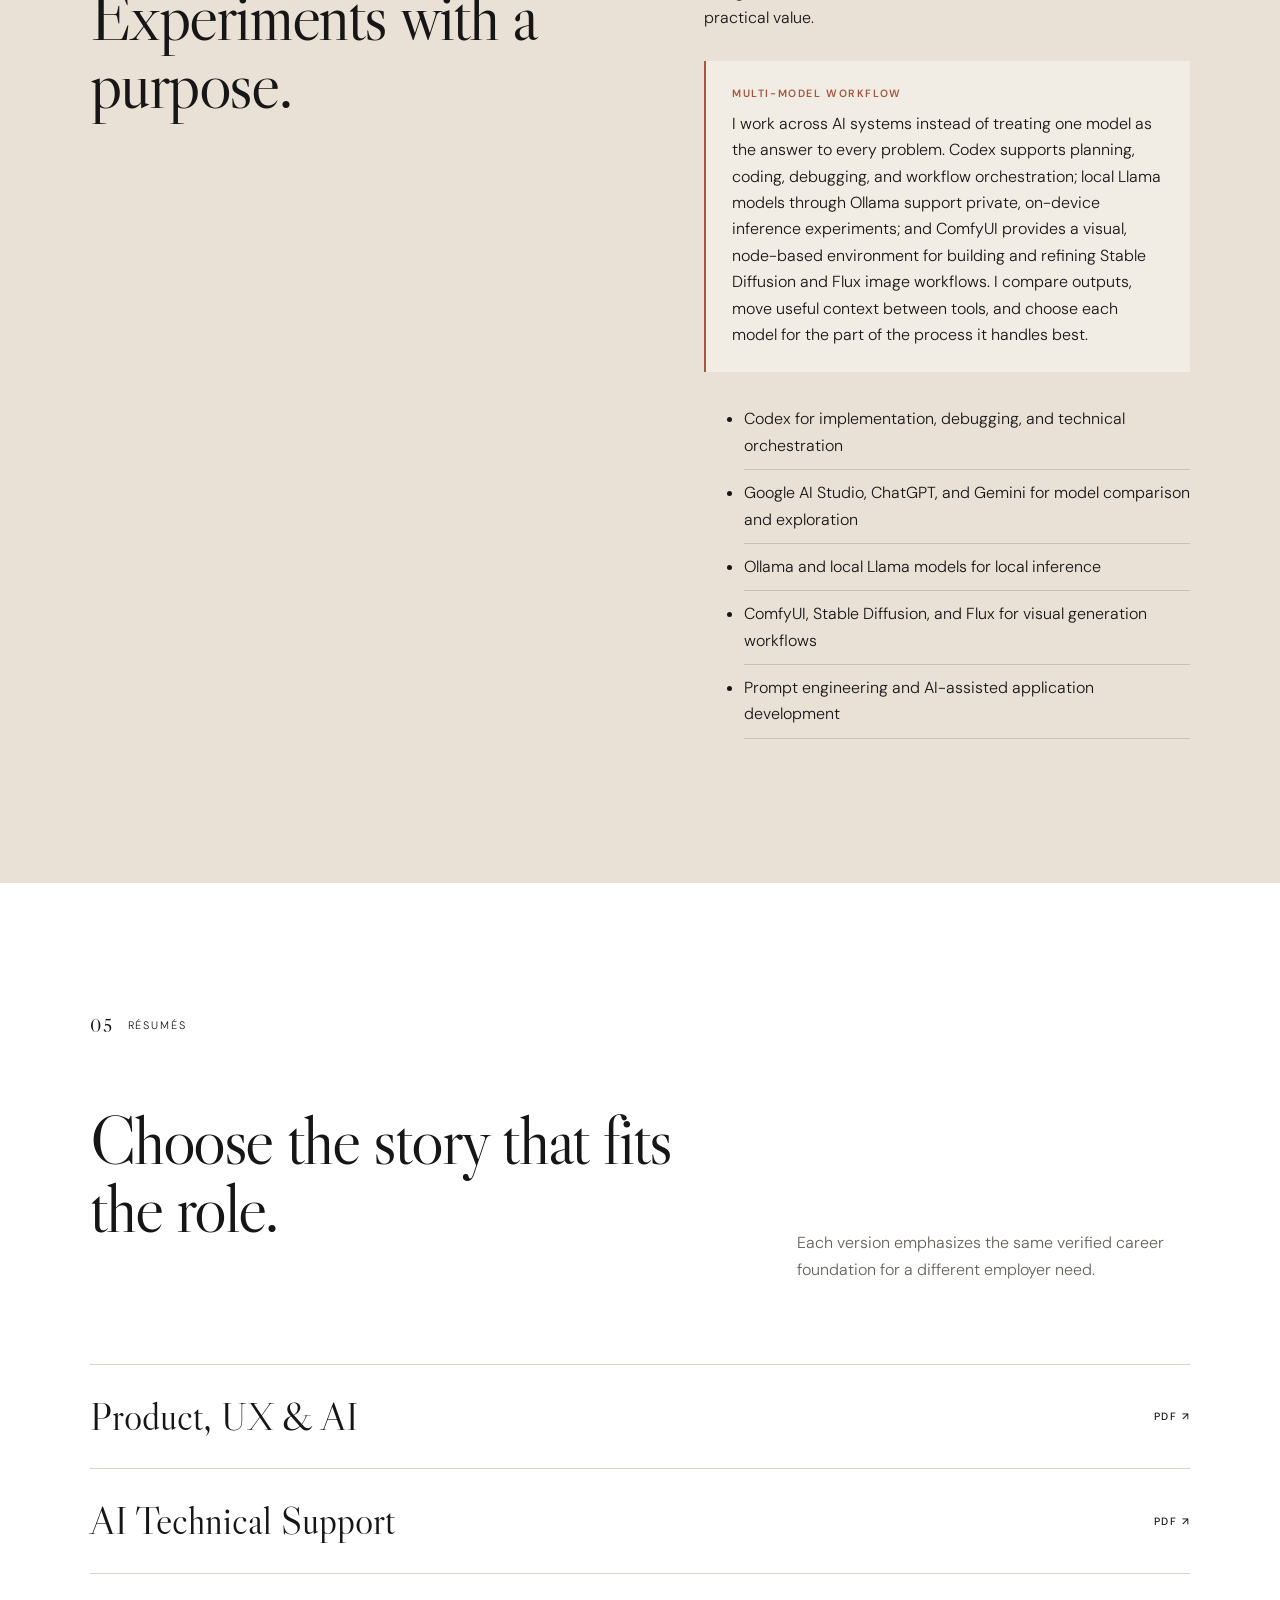
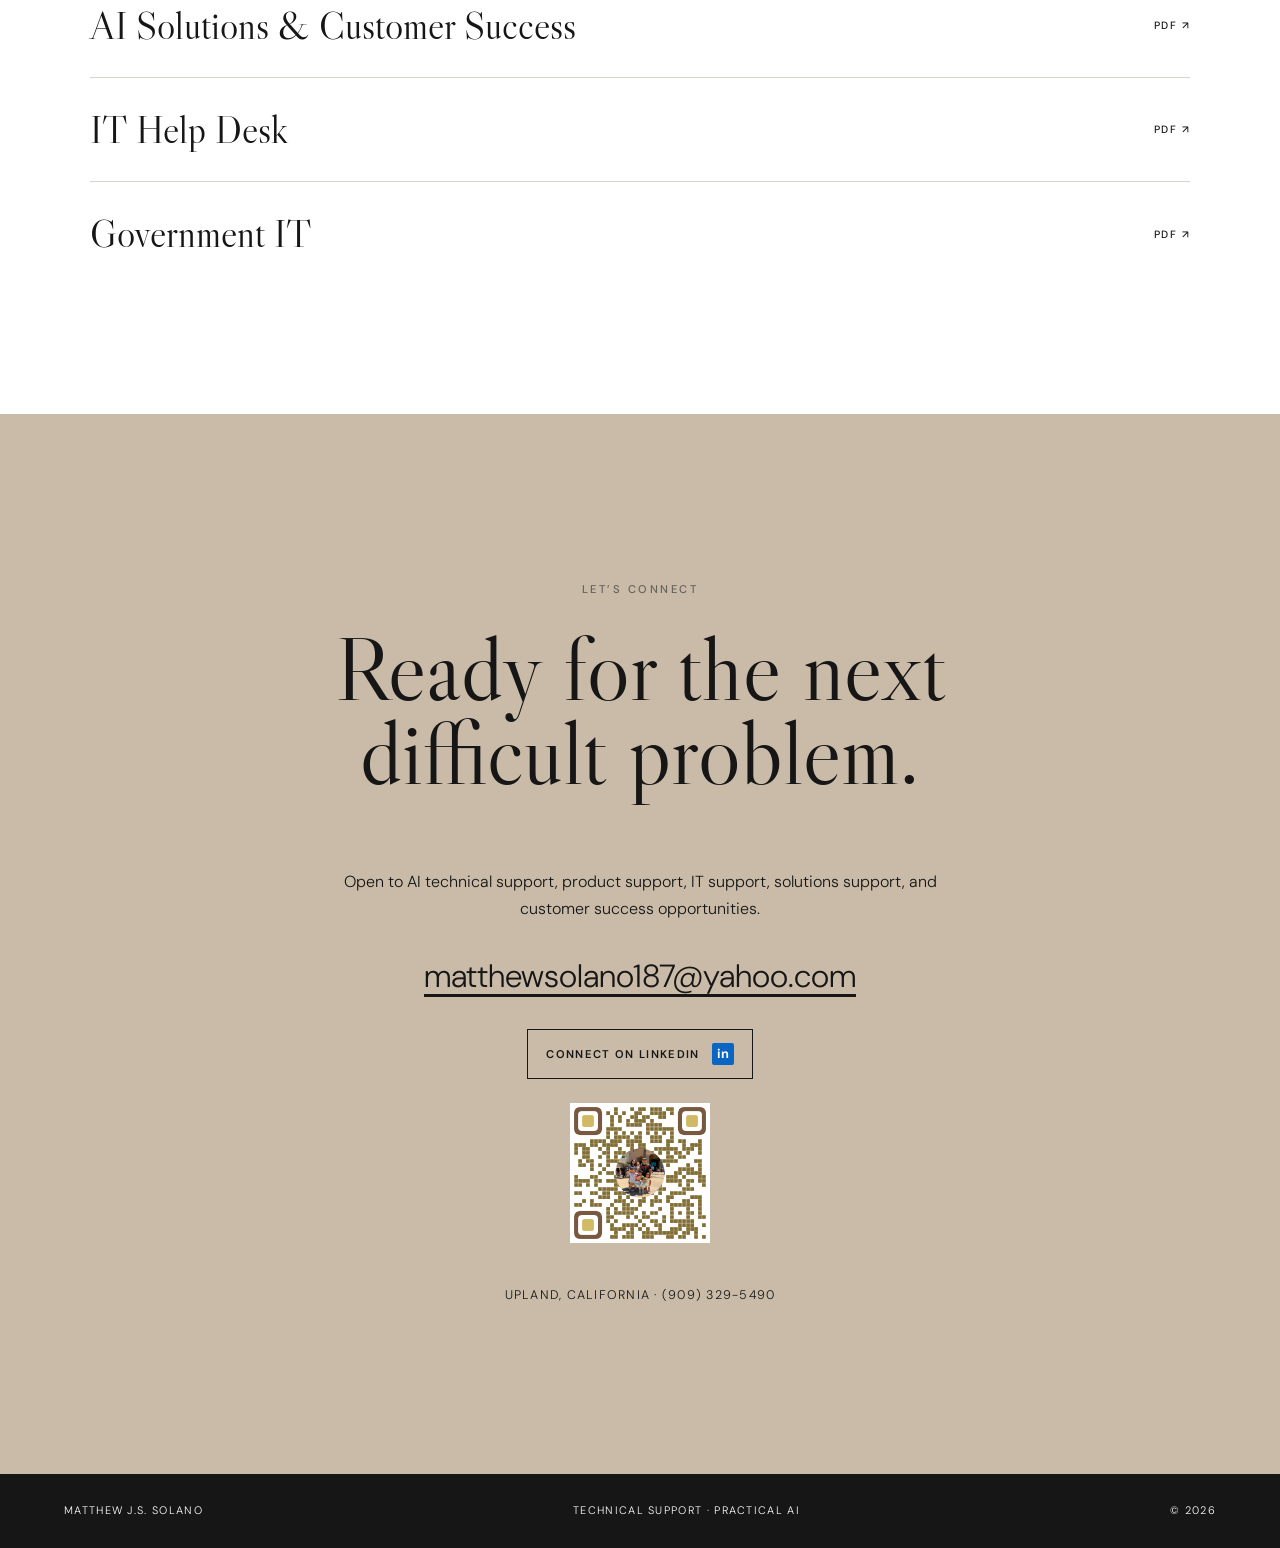
==== commit cfb48df6: "Update Paws & Claws with authentic 5-step estimation platform, responsive web & mobile screenshots, " ====
--- a/index.html
+++ b/index.html
@@ -127,17 +127,18 @@
         <article class="project feature reveal">
           <div class="project-number">04</div>
           <div class="project-media">
-            <img src="assets/paws-claws-splash.jpg" alt="Paws and Claws Pet Grooming App Splash" class="project-screenshot">
-          </div>
-          <div>
-            <p class="status">Interactive prototype · Mobile app</p>
-            <h3>Paws & Claws Spa & Boutique</h3>
-            <p>A luxury, fear-free pet grooming and spa mobile application prototype featuring organic botanical treatments, live grooming cams, custom pet profiles, and seamless appointment scheduling.</p>
-            <dl>
-              <dt>My role</dt><dd>Product concept, UI/UX interaction design, generative visual direction, state architecture, and interactive demo prototyping.</dd>
-              <dt>Features</dt><dd>Interactive splash screen, multi-pet profile switcher, live appointment status tracker, luxury spa package booking flow, and add-on customizer.</dd>
-            </dl>
-            <div class="project-links"><a href="paws-and-claws-demo.html" target="_blank">Try Interactive Demo <span>↗</span></a></div>
+            <img src="assets/paws-claws-web.png" alt="Paws and Claws Luxury Pet Spa Web Reservation Platform" class="project-screenshot">
+            <img src="assets/paws-claws-mobile.png" alt="Paws and Claws Mobile Reservation View" class="project-screenshot" style="margin-top: 10px;">
+          </div>
+          <div>
+            <p class="status">Interactive web & mobile app · In development</p>
+            <h3>Paws & Claws Luxury Pet Spa</h3>
+            <p>A full-featured, fear-free luxury pet grooming reservation platform and dynamic estimation system built for Austin's premier dog and cat spa. Features responsive multi-step booking, real-time pricing calculated from weight tiers and coat condition, pet rewards hub, and salon staff admin capabilities.</p>
+            <dl>
+              <dt>My role</dt><dd>Product architecture, responsive web and mobile UI/UX design, multi-step reservation workflow, dynamic cost calculation engine, and AI-assisted prototyping.</dd>
+              <dt>Core features</dt><dd>Species-aware service flows (Dog & Cat Suites), real-time weight tier slider (5 to 140+ lbs), coat condition & temperament add-on matrix, Texas state vaccine verification, transparent instant estimates, and $10 slot reservation deposit workflow.</dd>
+            </dl>
+            <div class="project-links"><a href="paws-and-claws-demo.html" target="_blank">Try Interactive App Demo <span>↗</span></a></div>
           </div>
         </article>
 
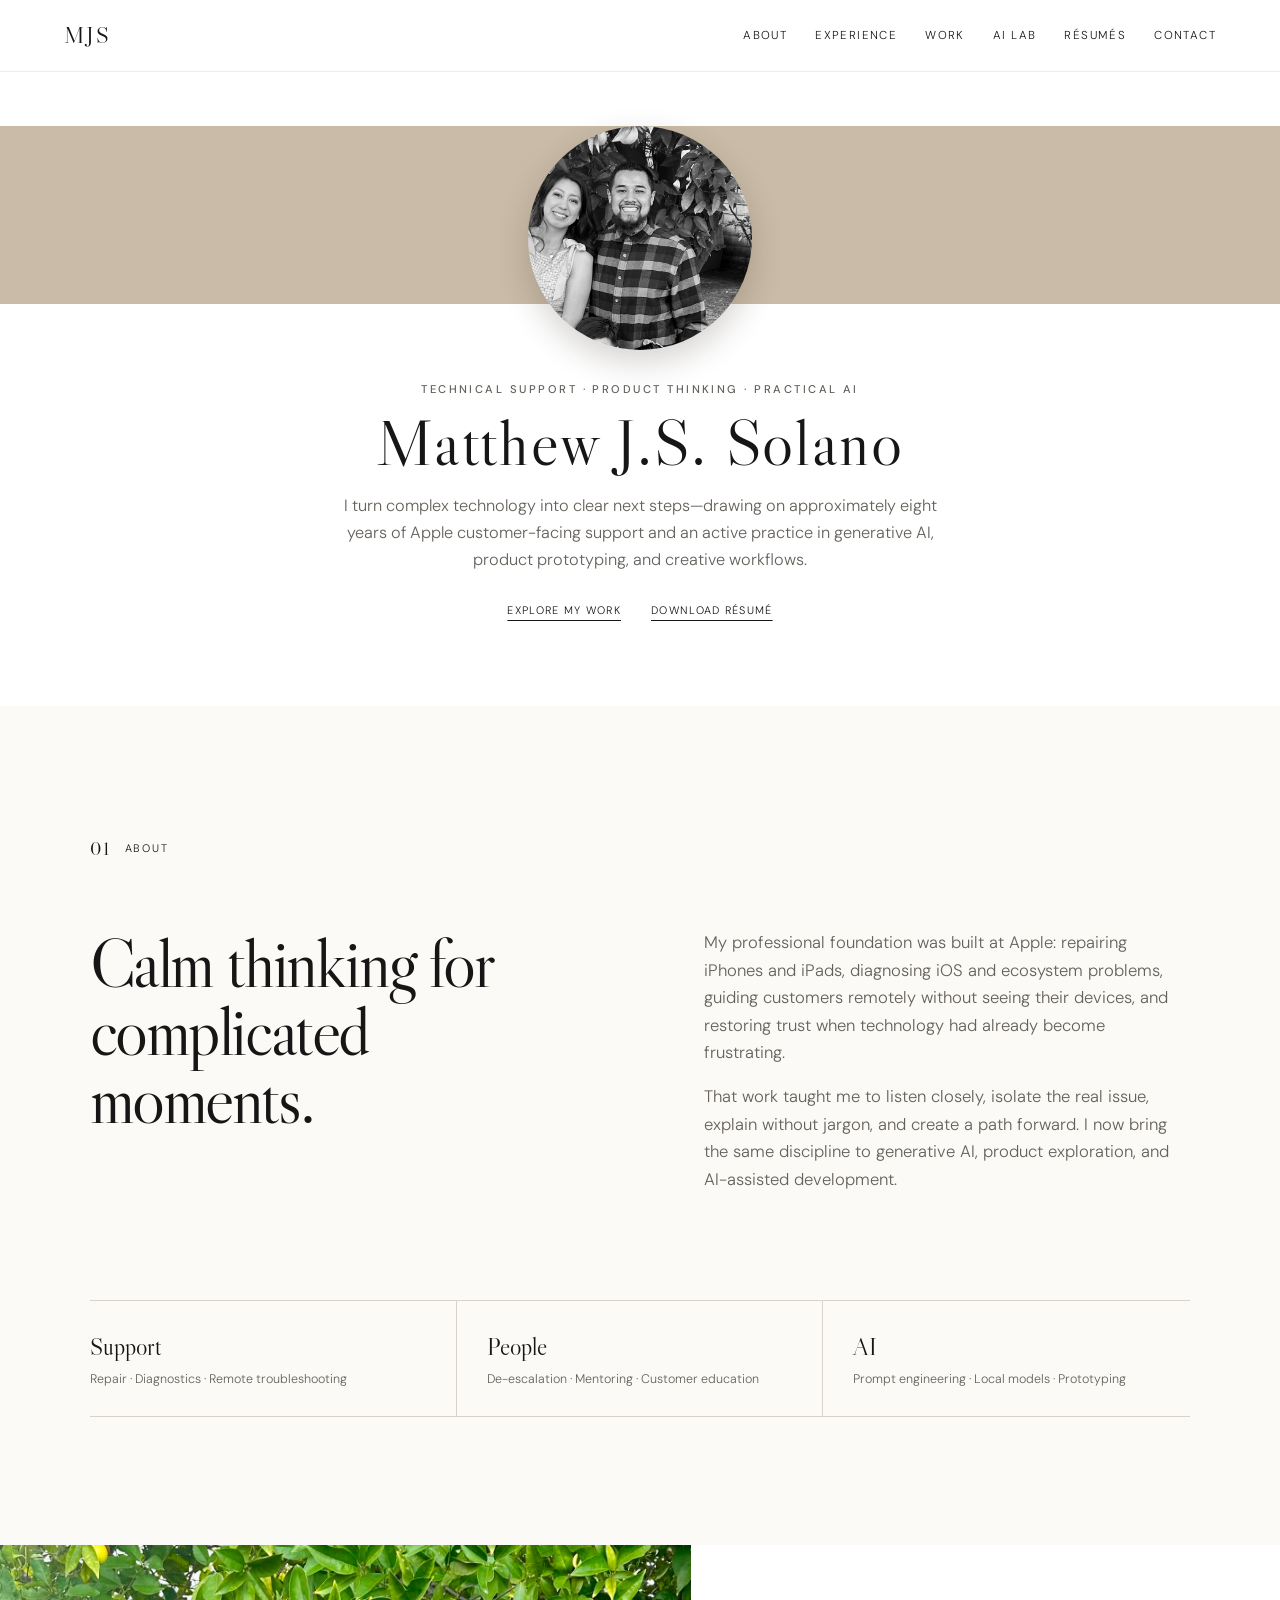
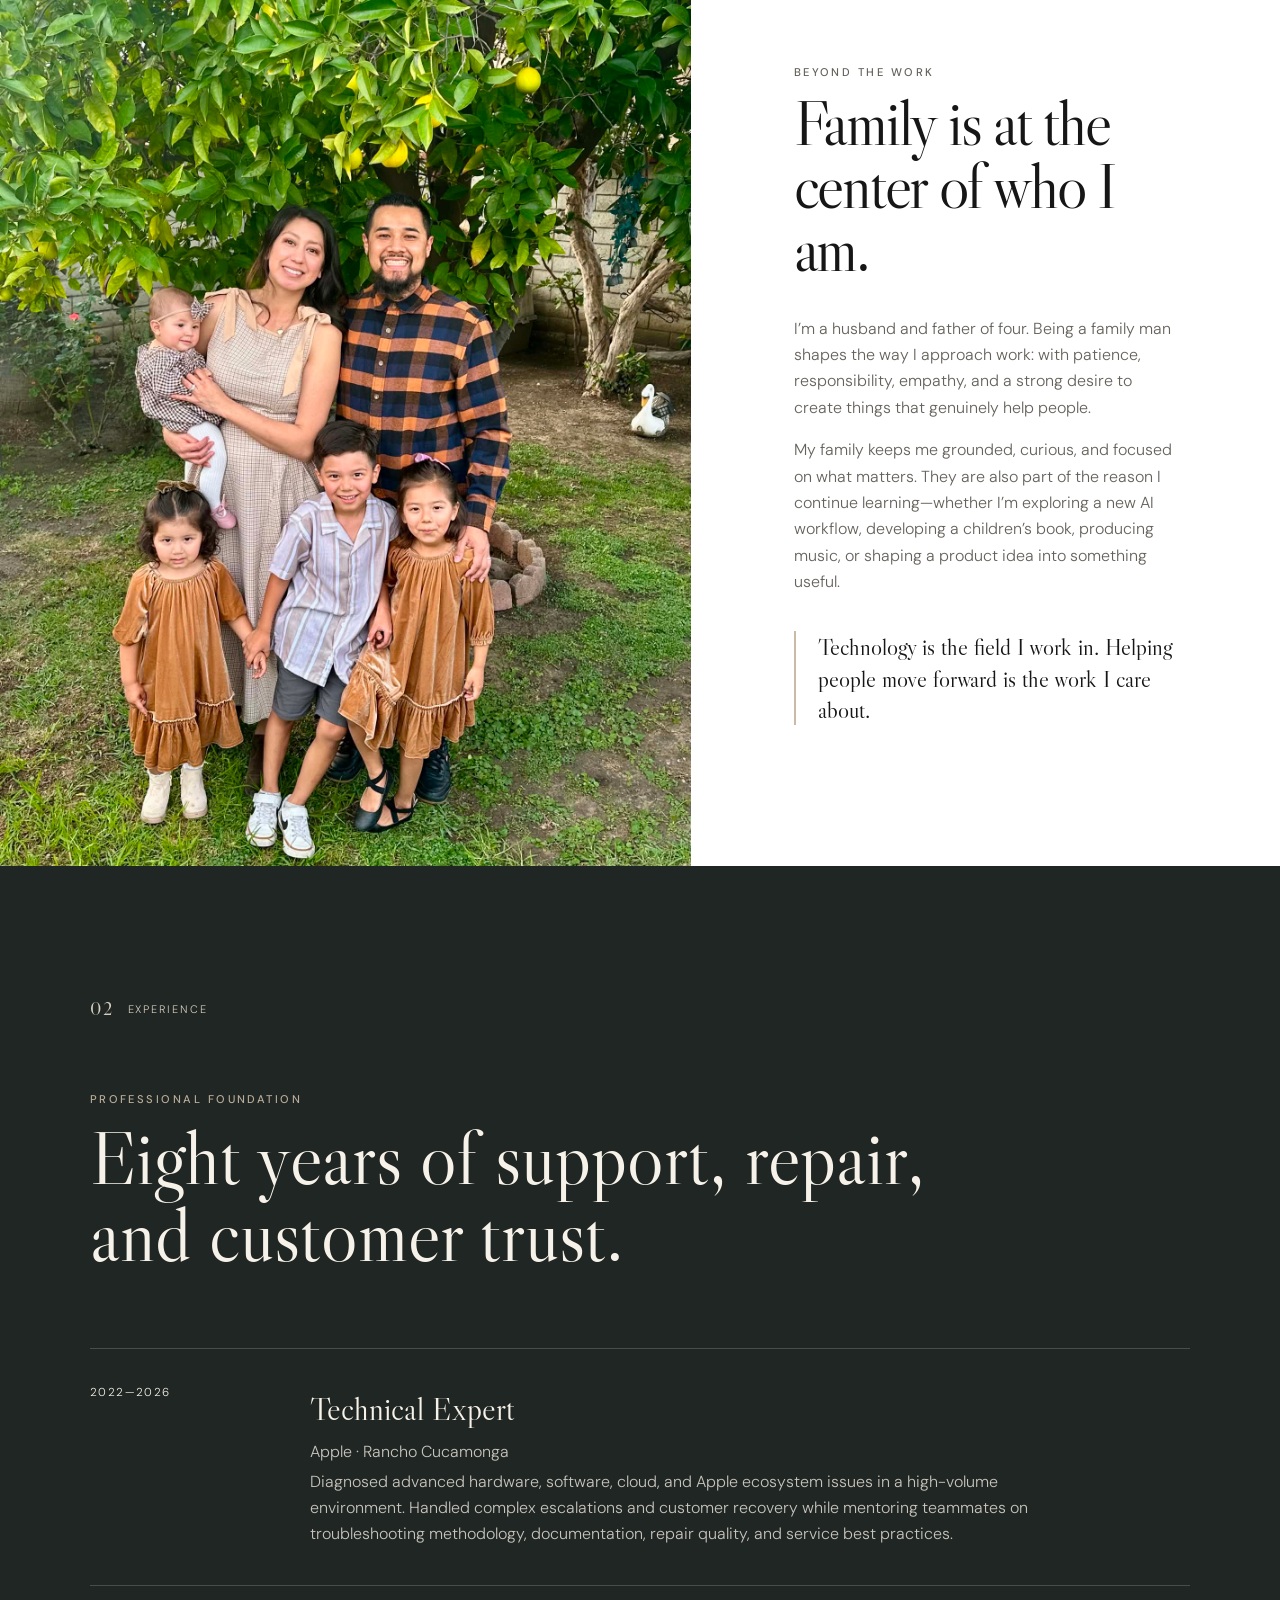
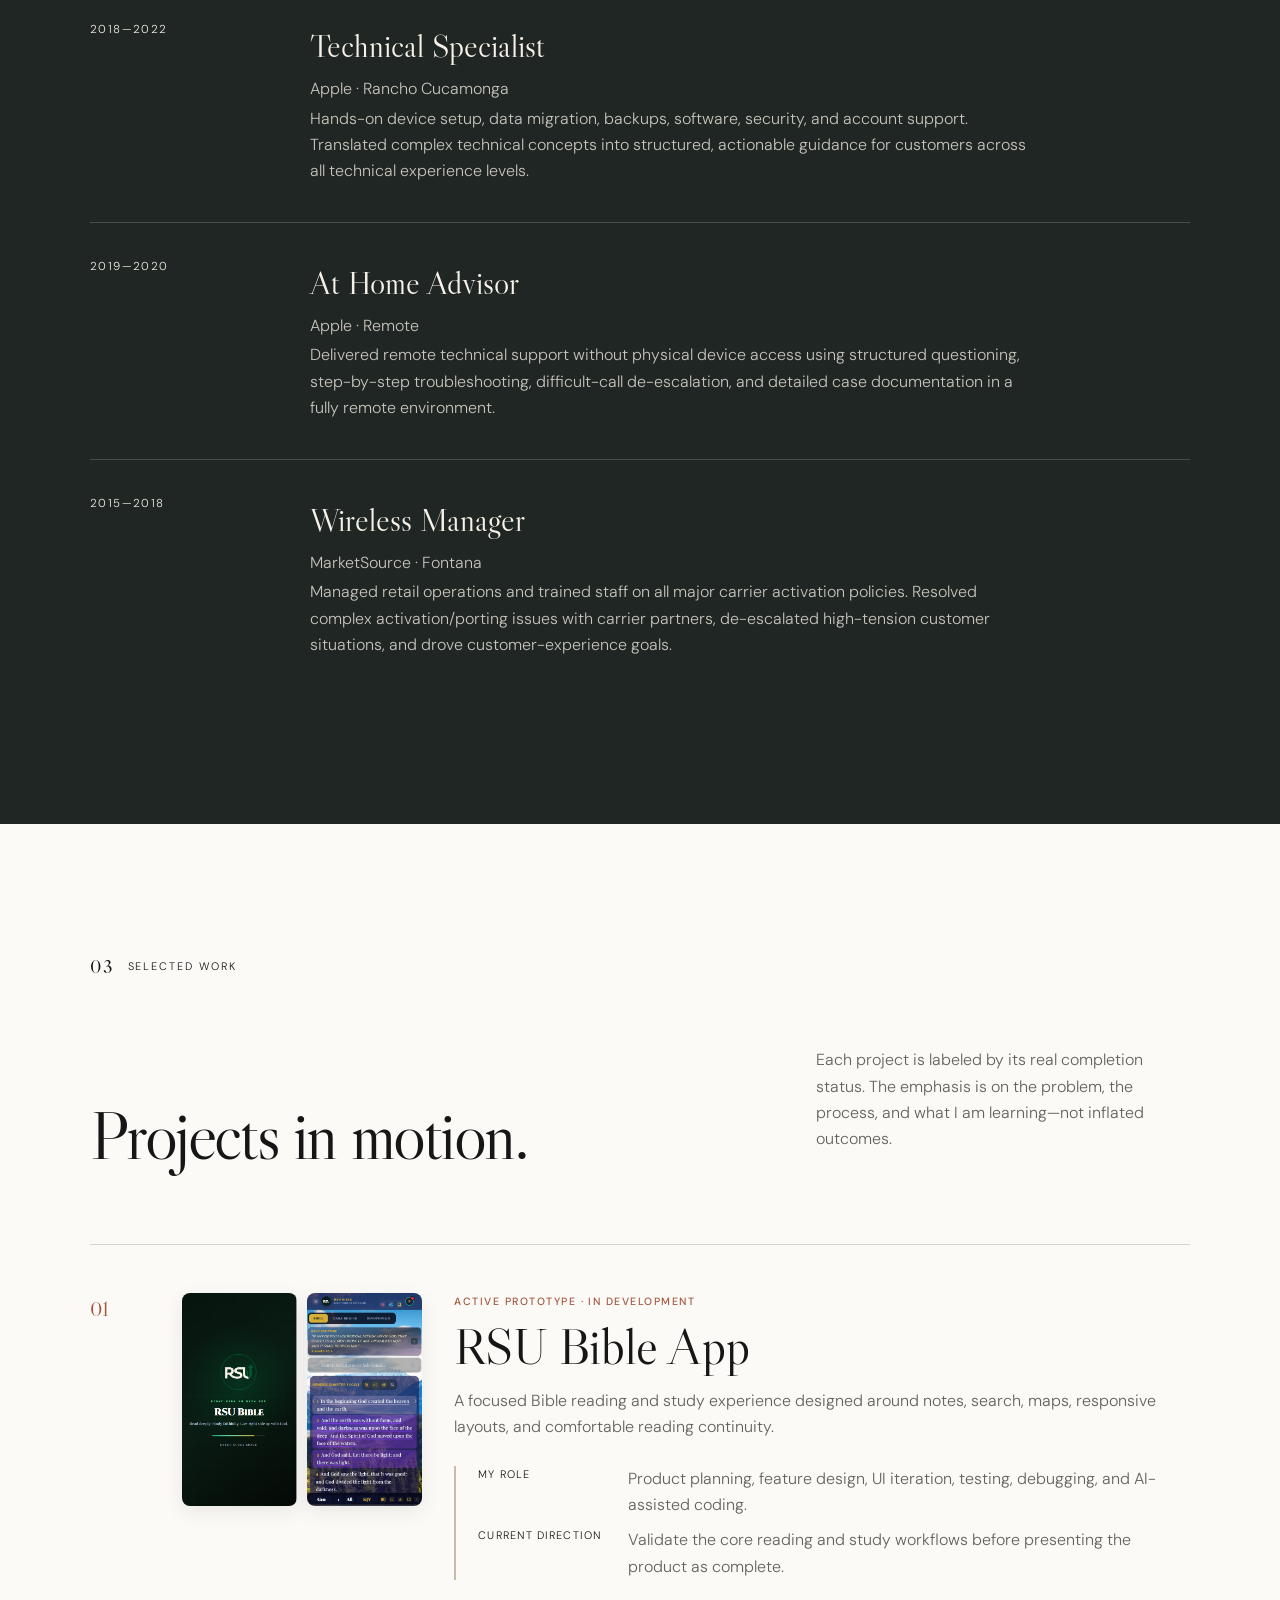
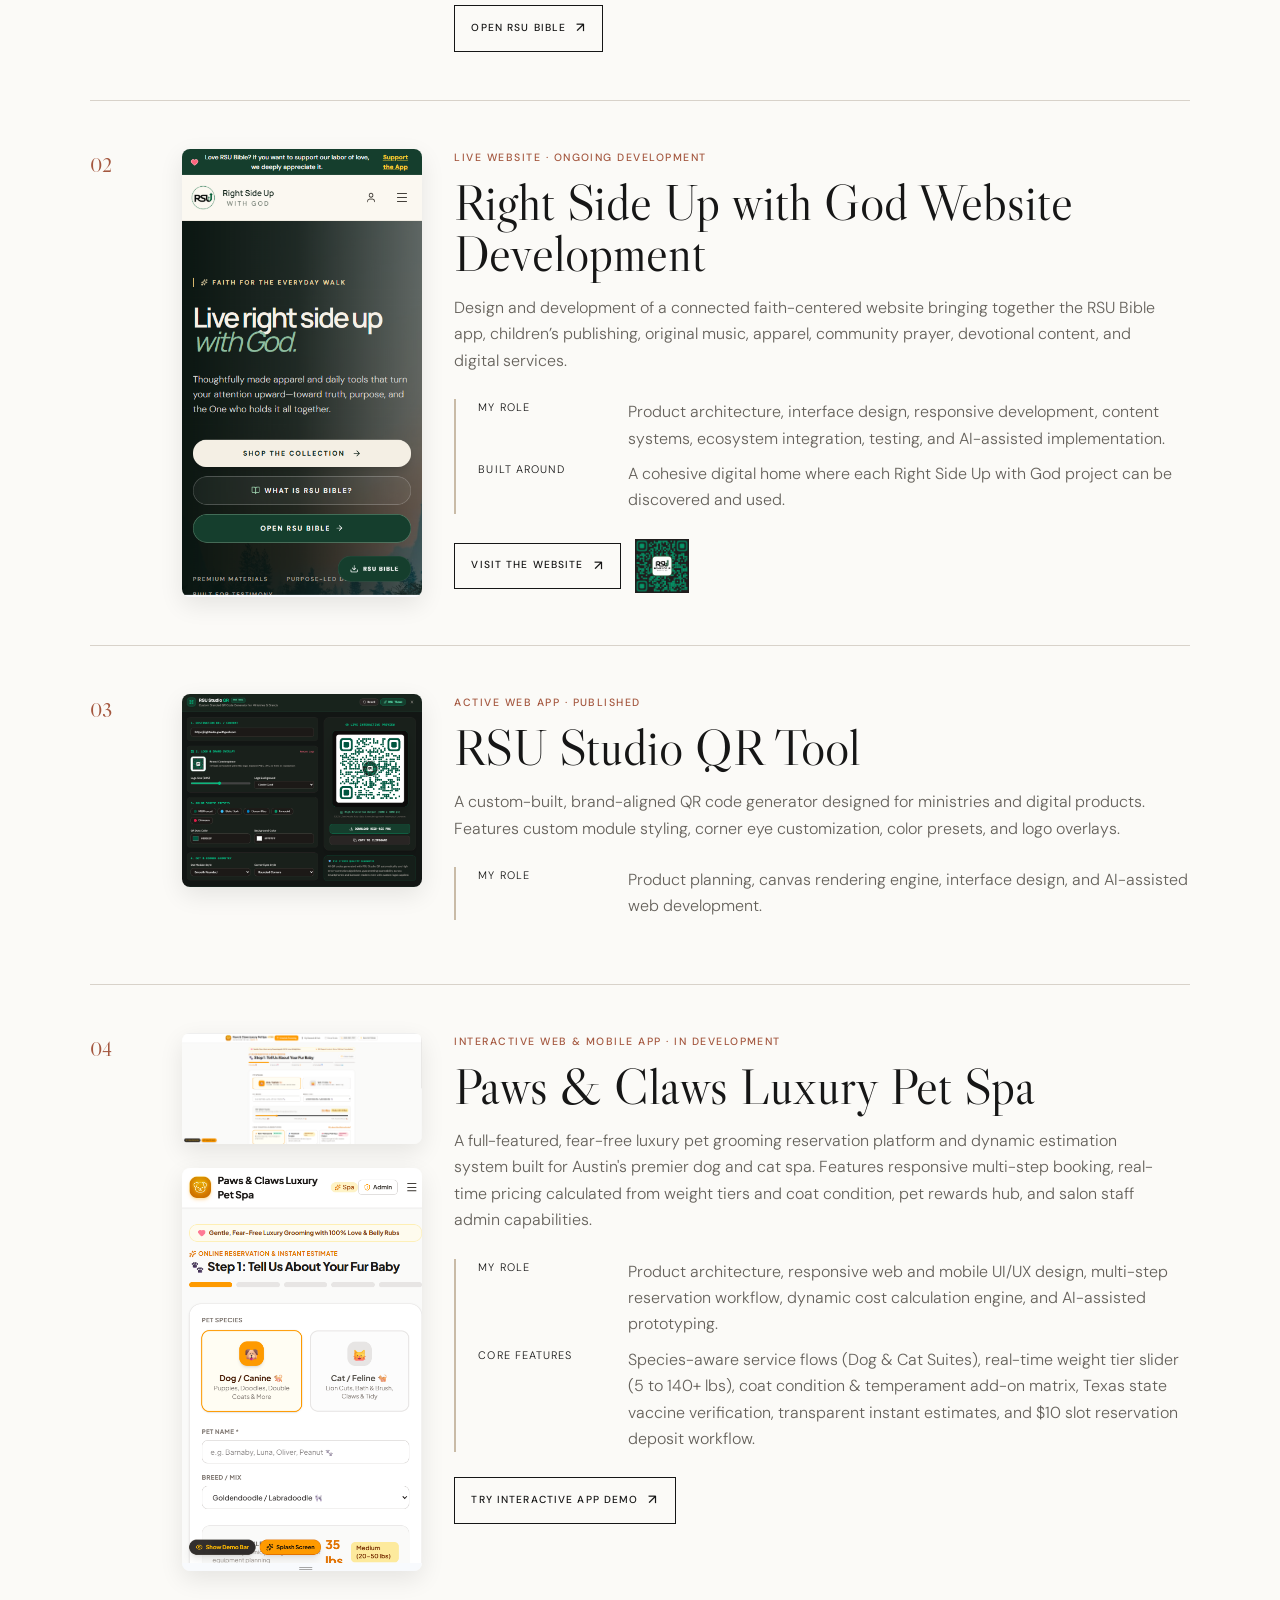
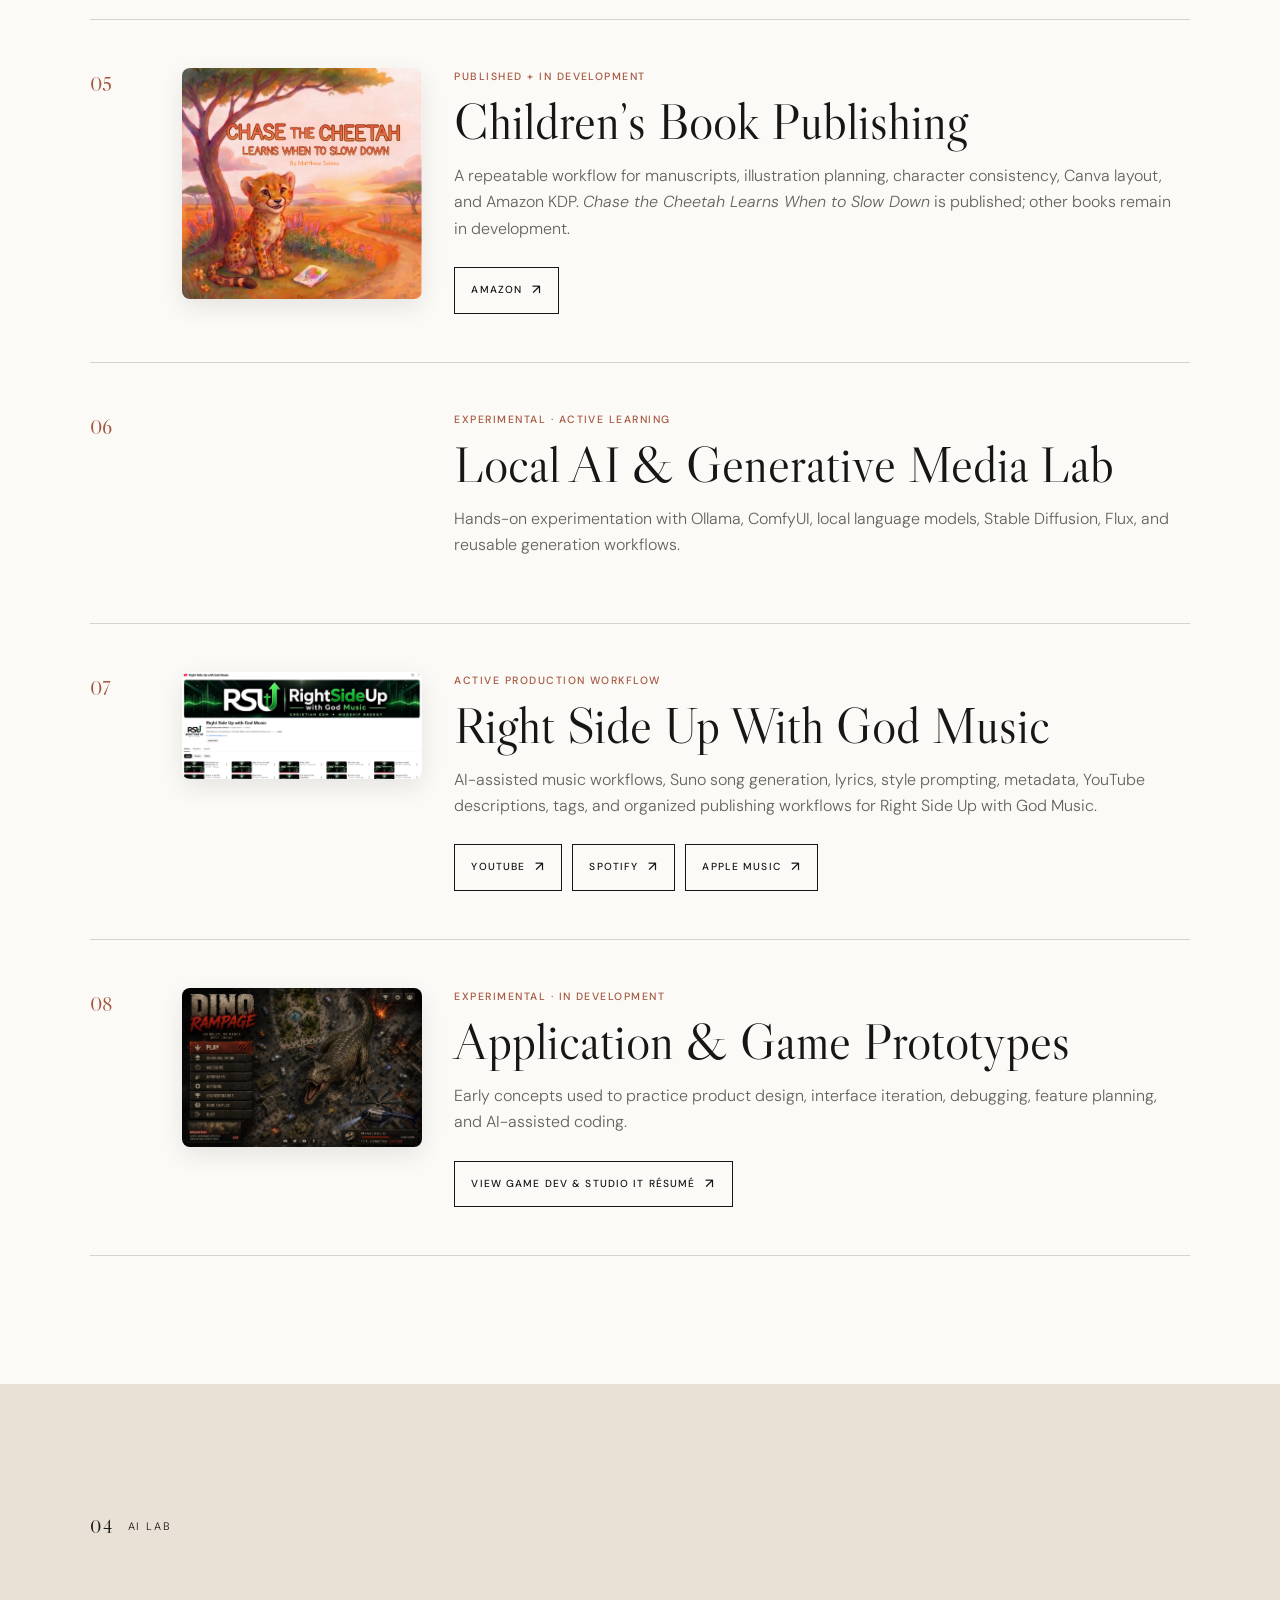
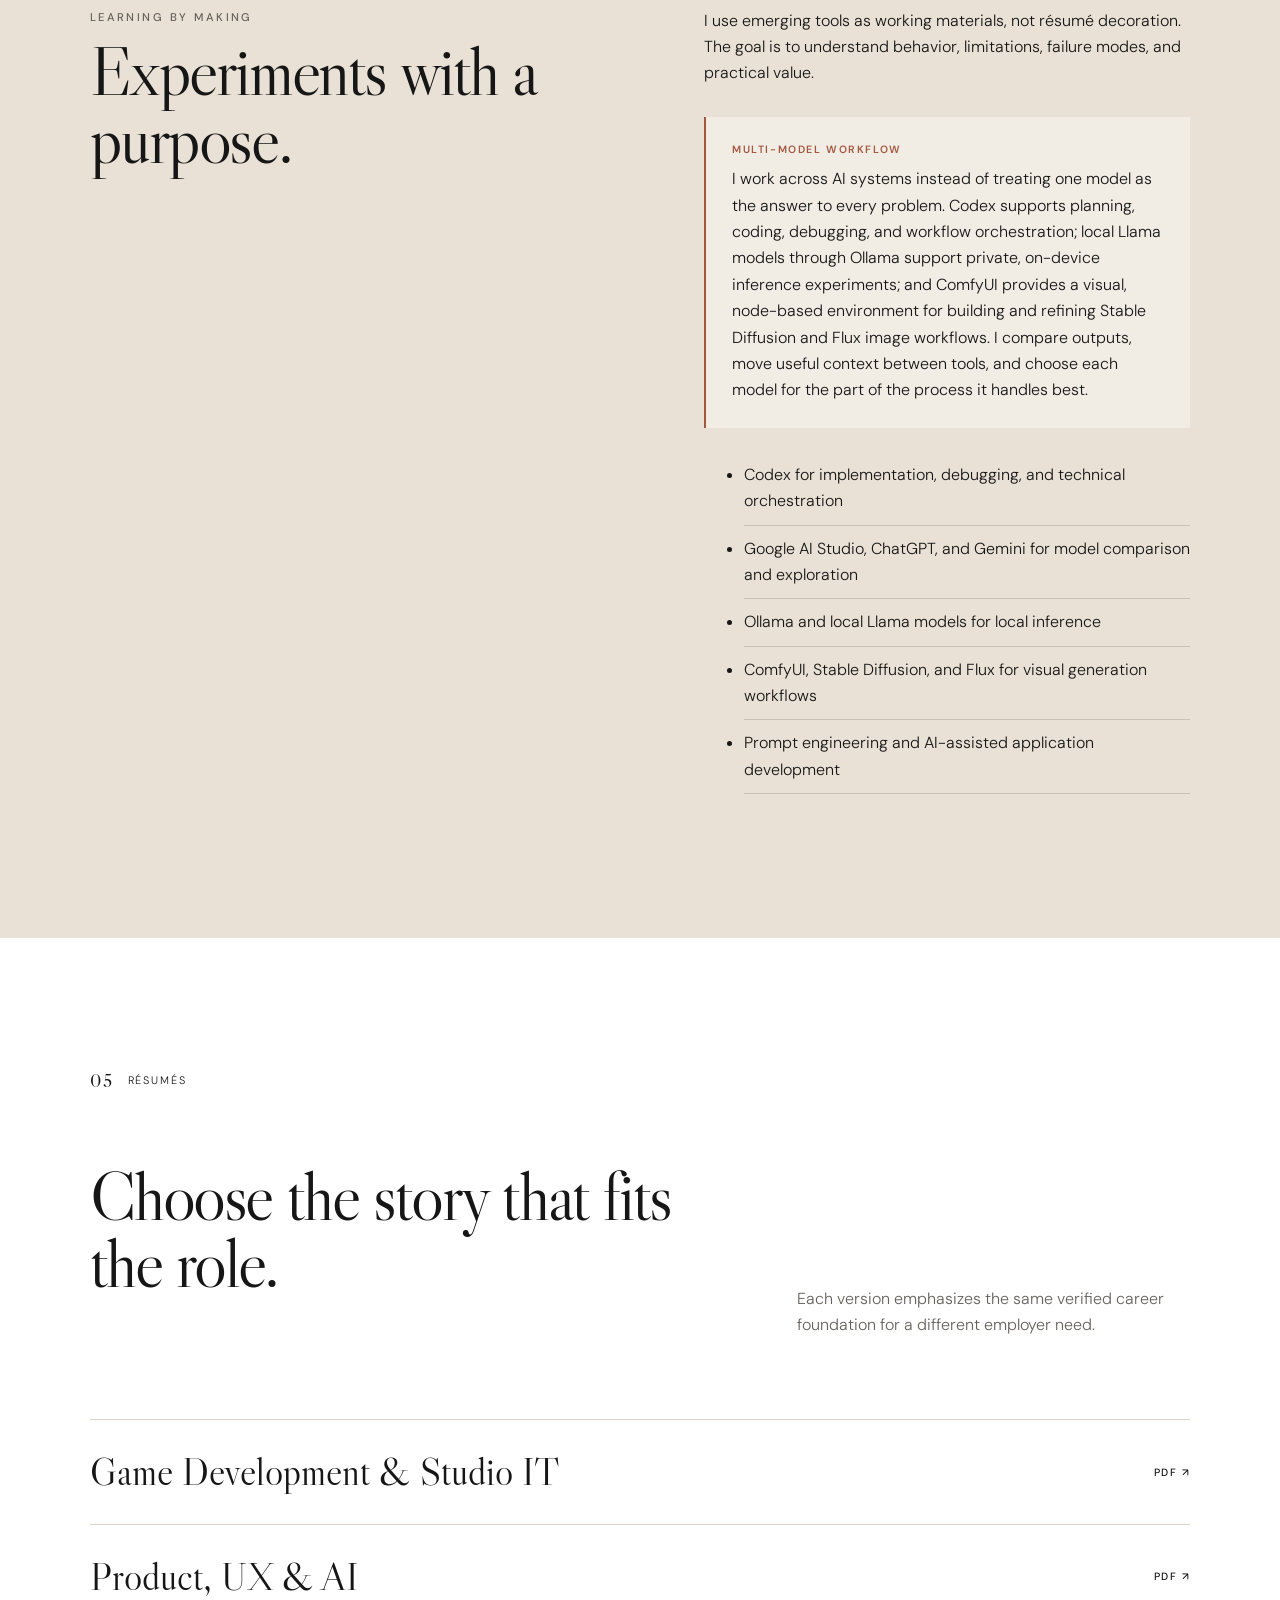
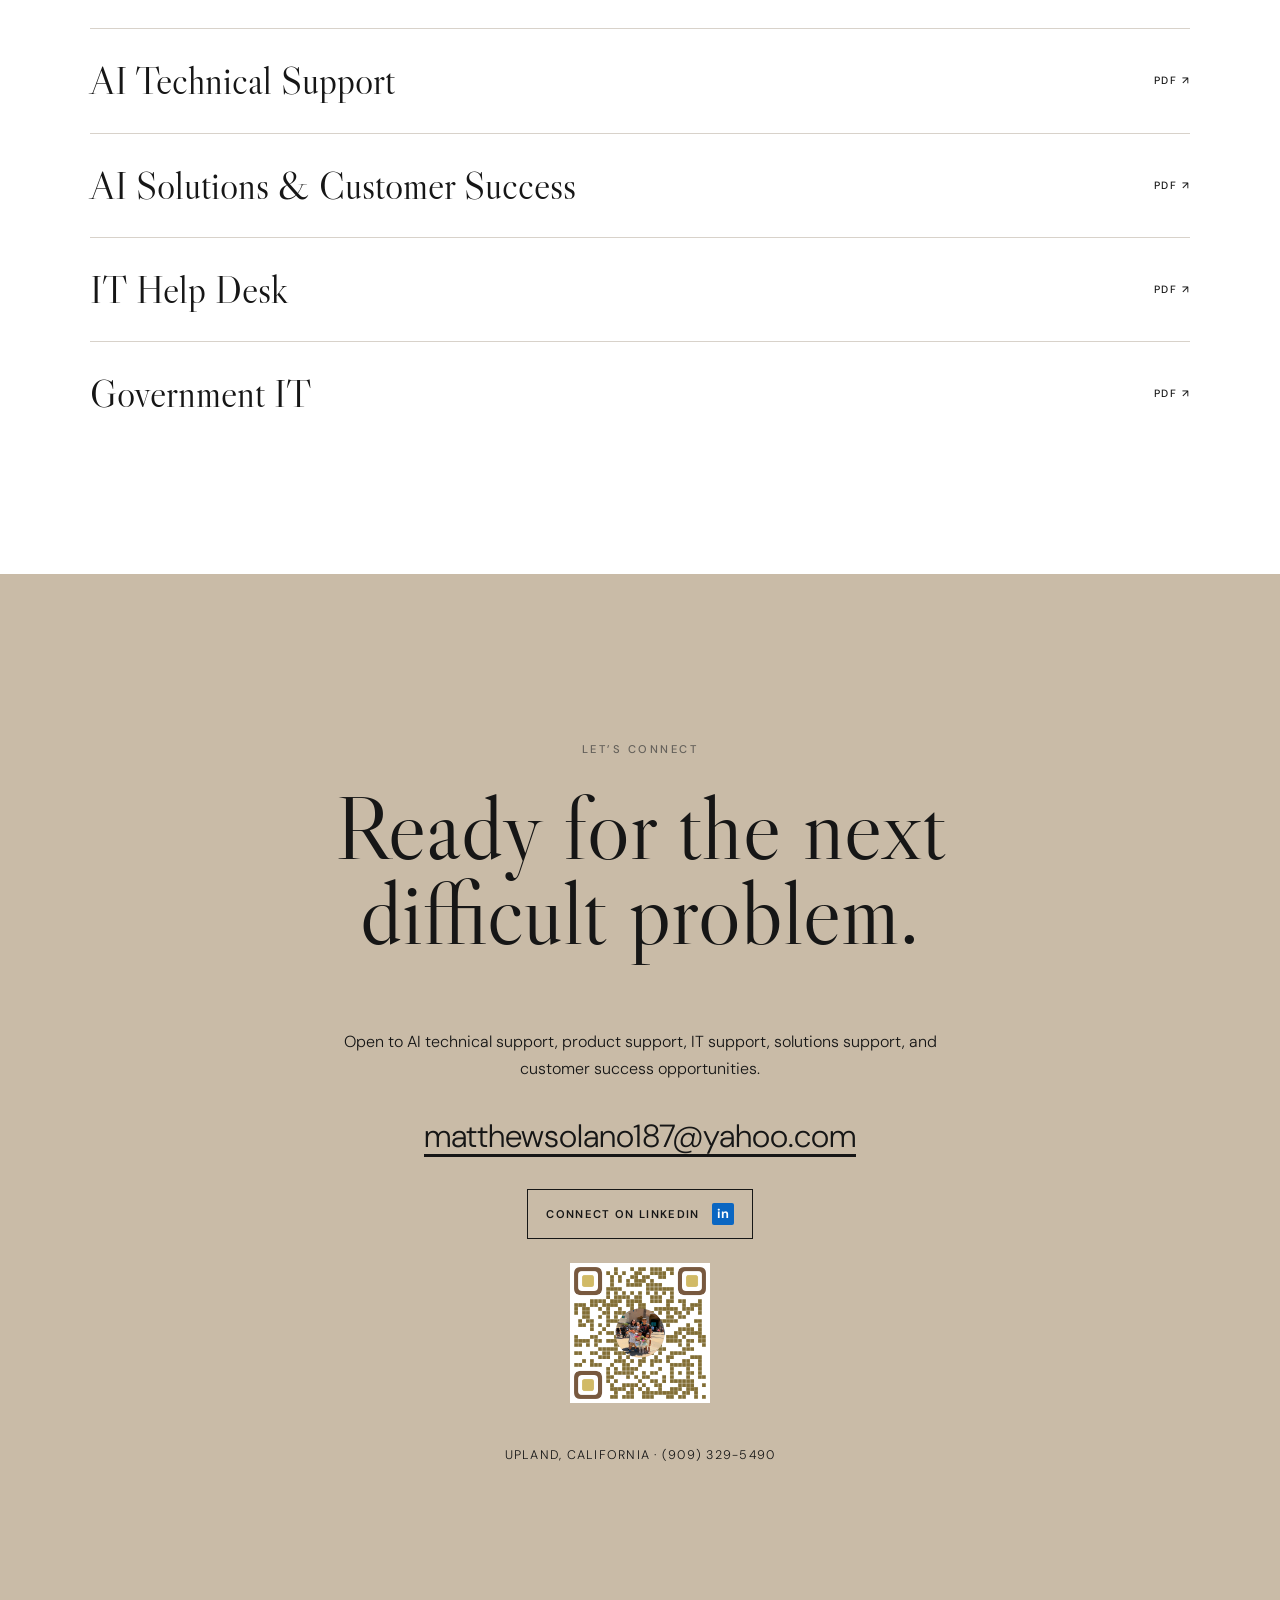
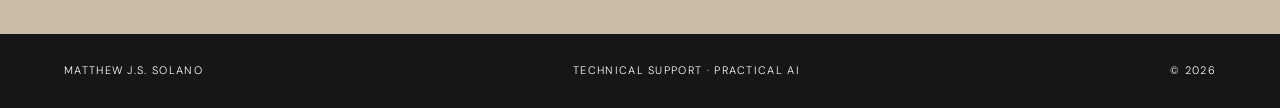
==== commit 67126325: "Add Game Development & Studio IT Resume to portfolio" ====
--- a/index.html
+++ b/index.html
@@ -191,6 +191,9 @@
             <p class="status">Experimental · In development</p>
             <h3>Application & Game Prototypes</h3>
             <p>Early concepts used to practice product design, interface iteration, debugging, feature planning, and AI-assisted coding.</p>
+            <div class="project-links">
+              <a href="resumes/Matthew_Solano_Game_Development_Studio_IT_Resume.pdf" target="_blank" download>View Game Dev & Studio IT Résumé <span>↗</span></a>
+            </div>
           </div>
         </article>
       </div>
@@ -205,6 +208,7 @@
       <div class="section-label"><span>05</span> Résumés</div>
       <div class="resume-head reveal"><h2>Choose the story that fits the role.</h2><p>Each version emphasizes the same verified career foundation for a different employer need.</p></div>
       <div class="resume-list reveal">
+        <a href="resumes/Matthew_Solano_Game_Development_Studio_IT_Resume.pdf" target="_blank" download><span>Game Development & Studio IT</span><b>PDF ↗</b></a>
         <a href="resumes/Matthew_Solano_Product_UX_AI_Resume.pdf" download><span>Product, UX & AI</span><b>PDF ↗</b></a>
         <a href="resumes/Matthew_Solano_AI_Technical_Support_Resume.pdf" download><span>AI Technical Support</span><b>PDF ↗</b></a>
         <a href="resumes/Matthew_Solano_AI_Solutions_Customer_Success_Resume.pdf" download><span>AI Solutions & Customer Success</span><b>PDF ↗</b></a>
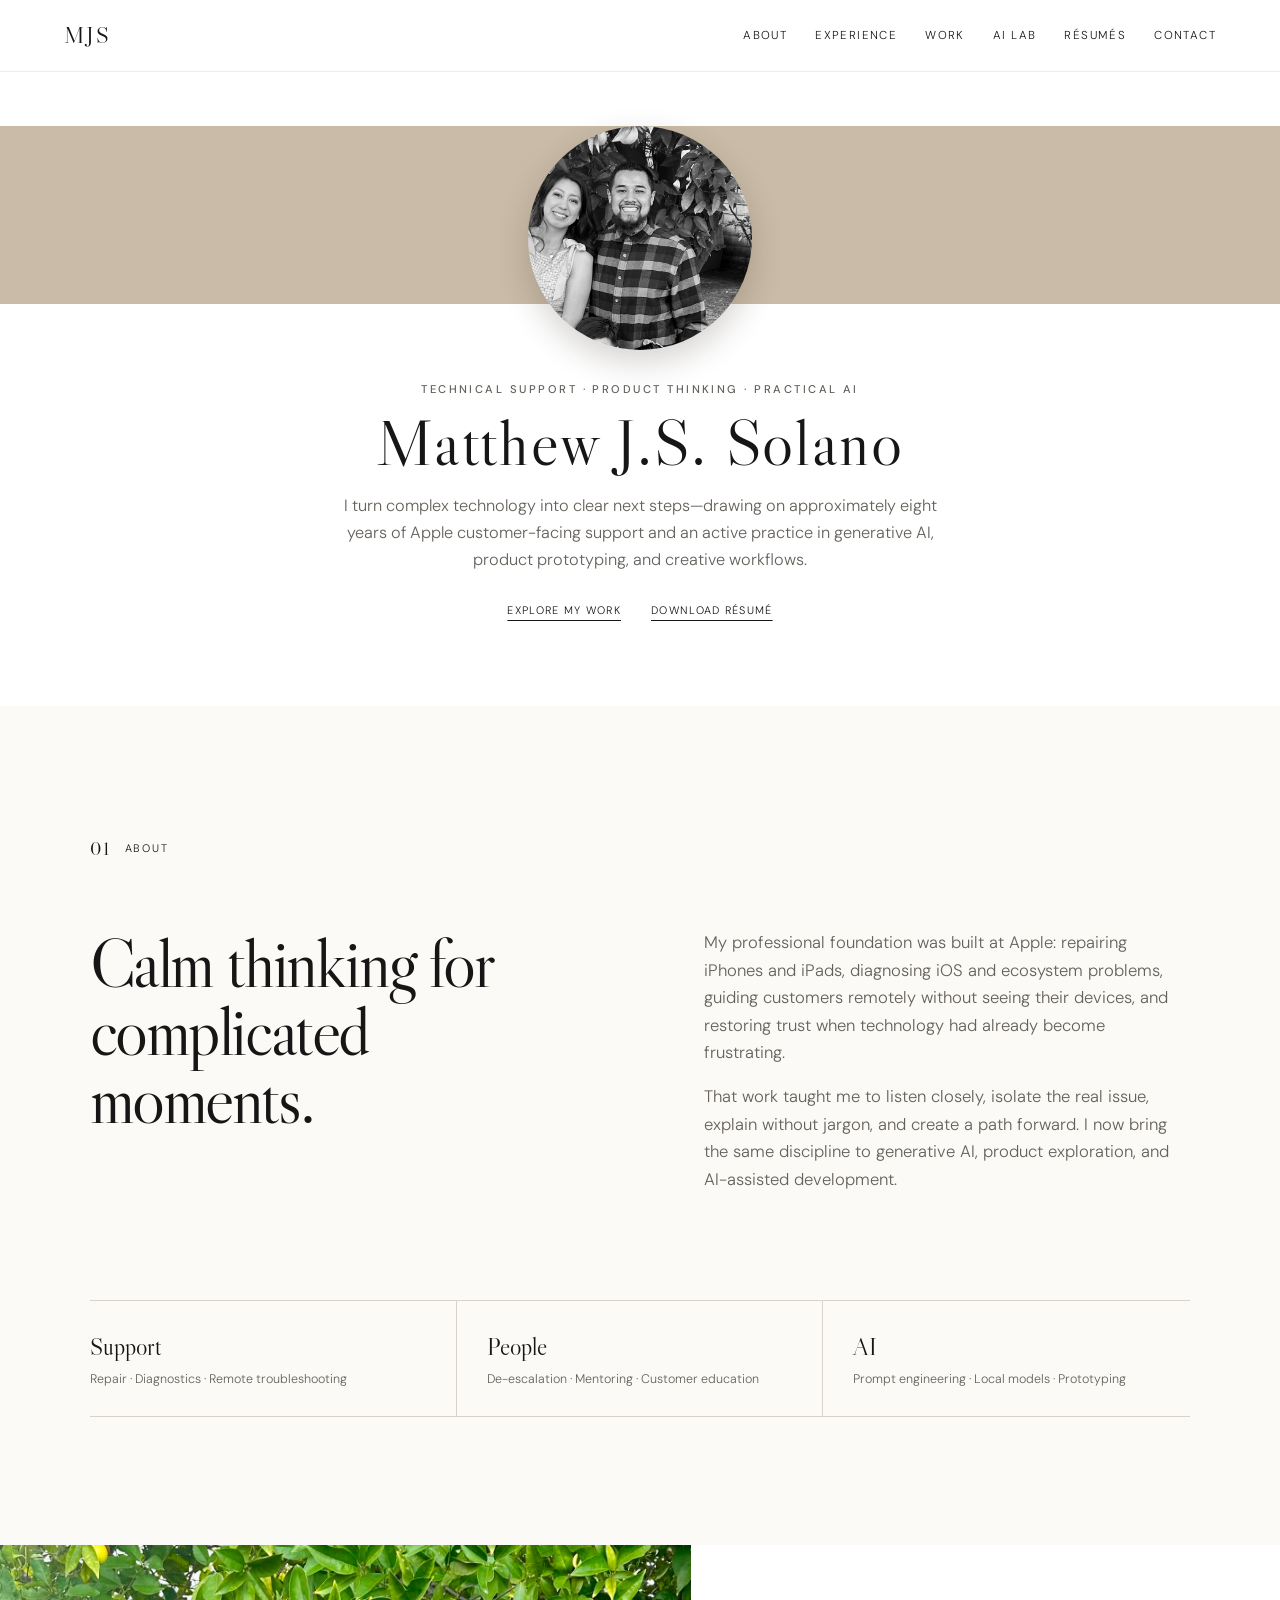
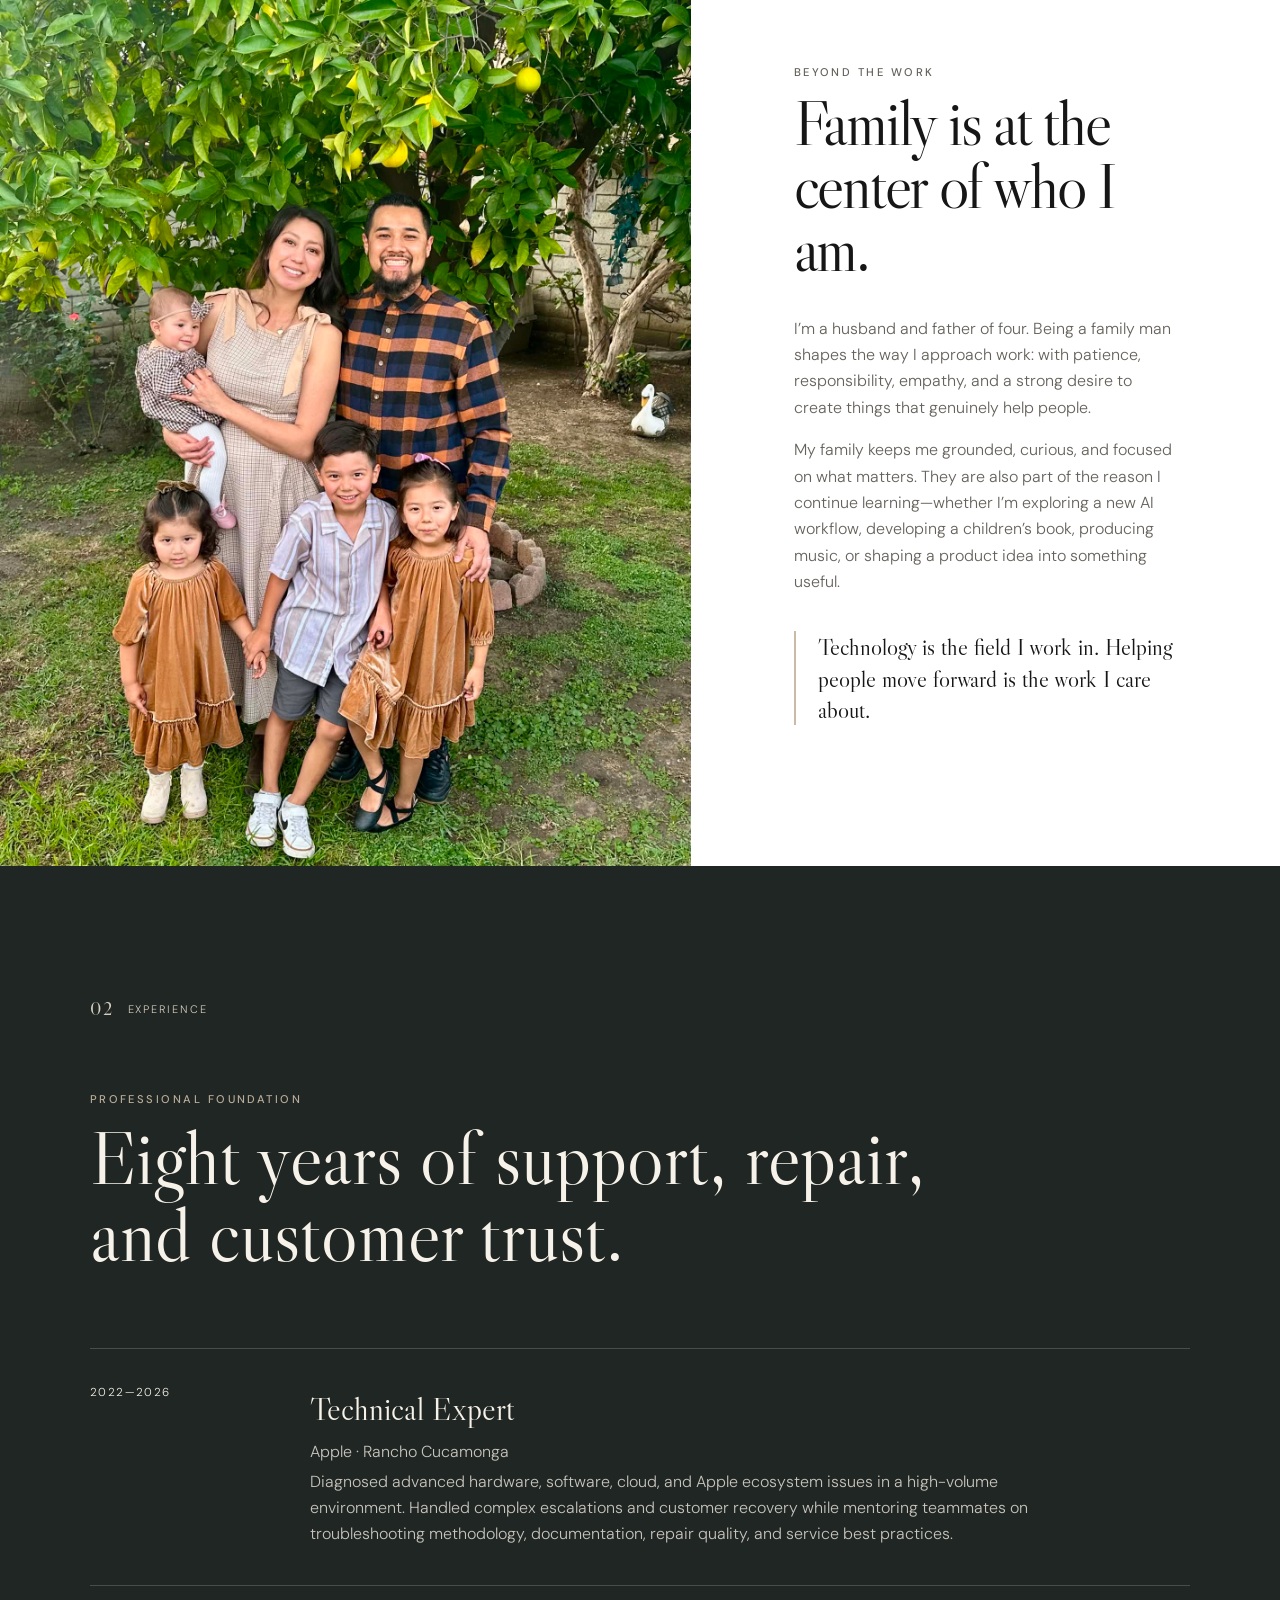
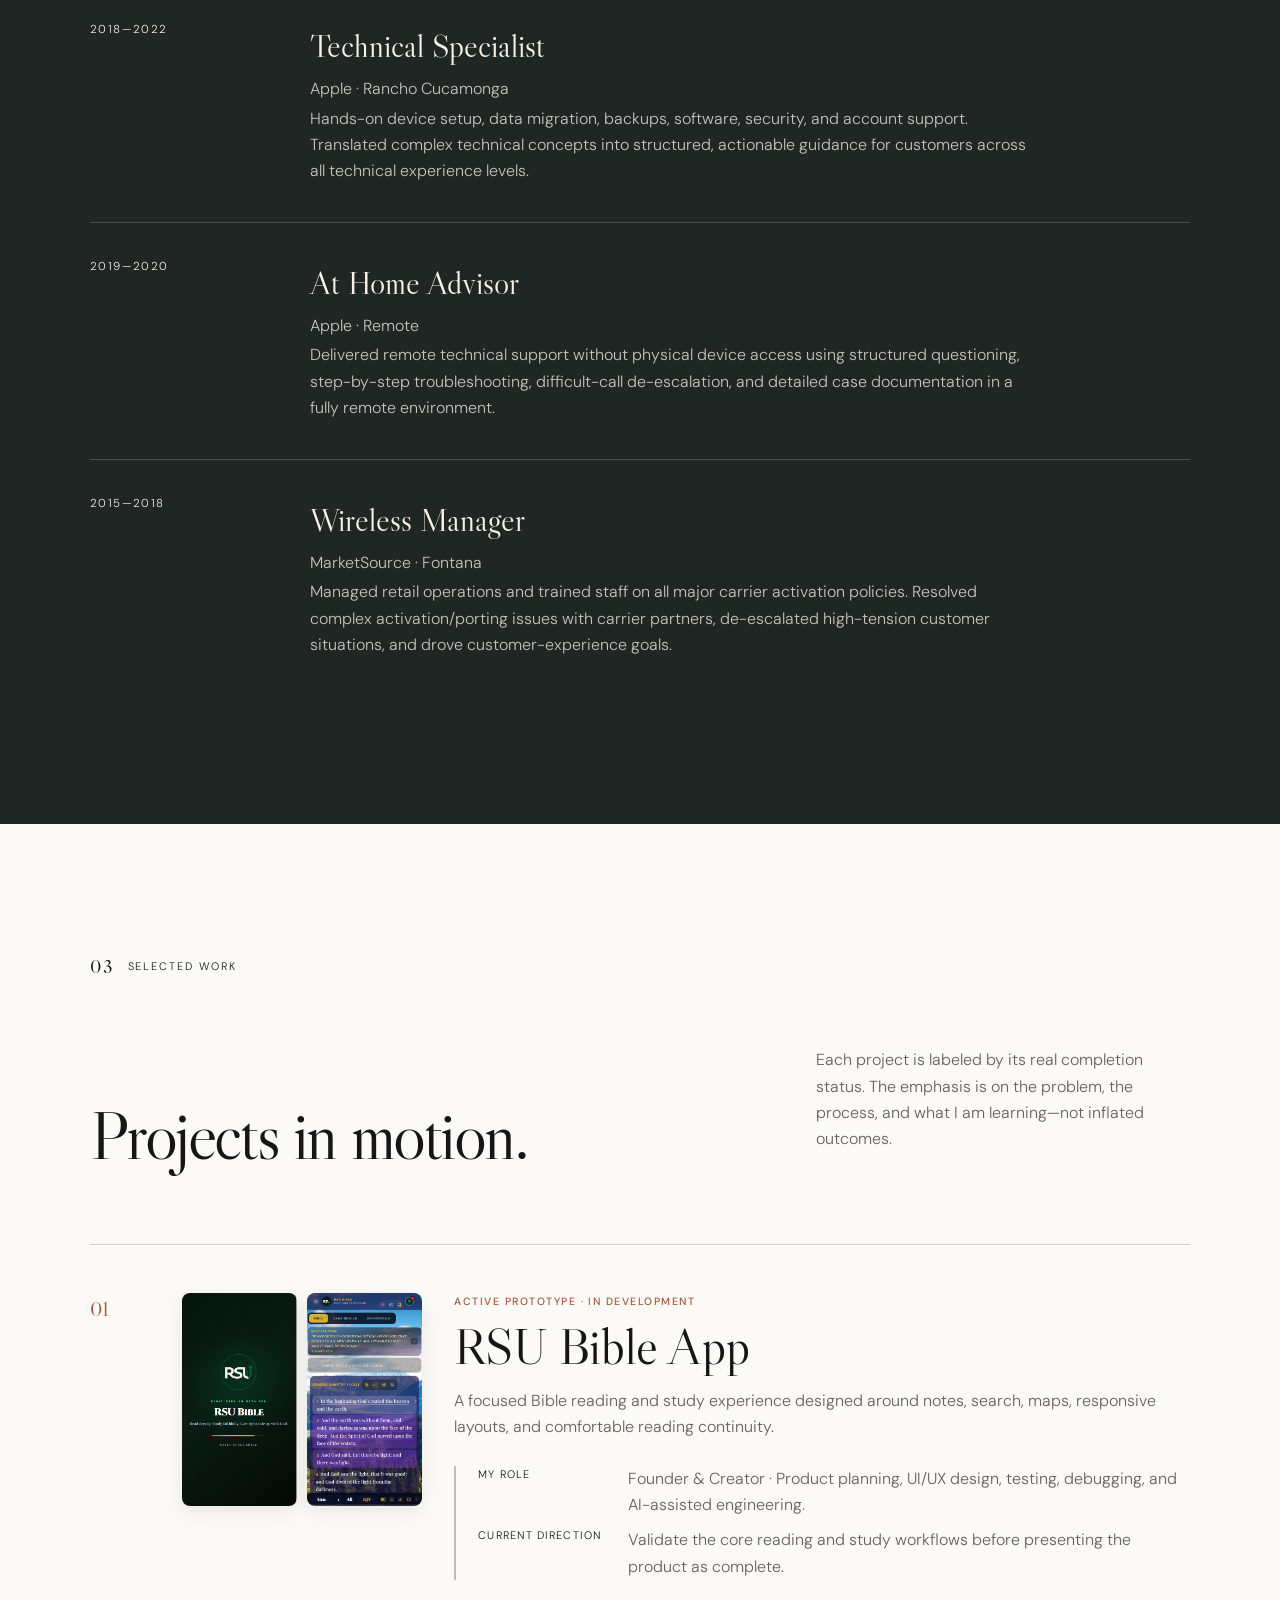
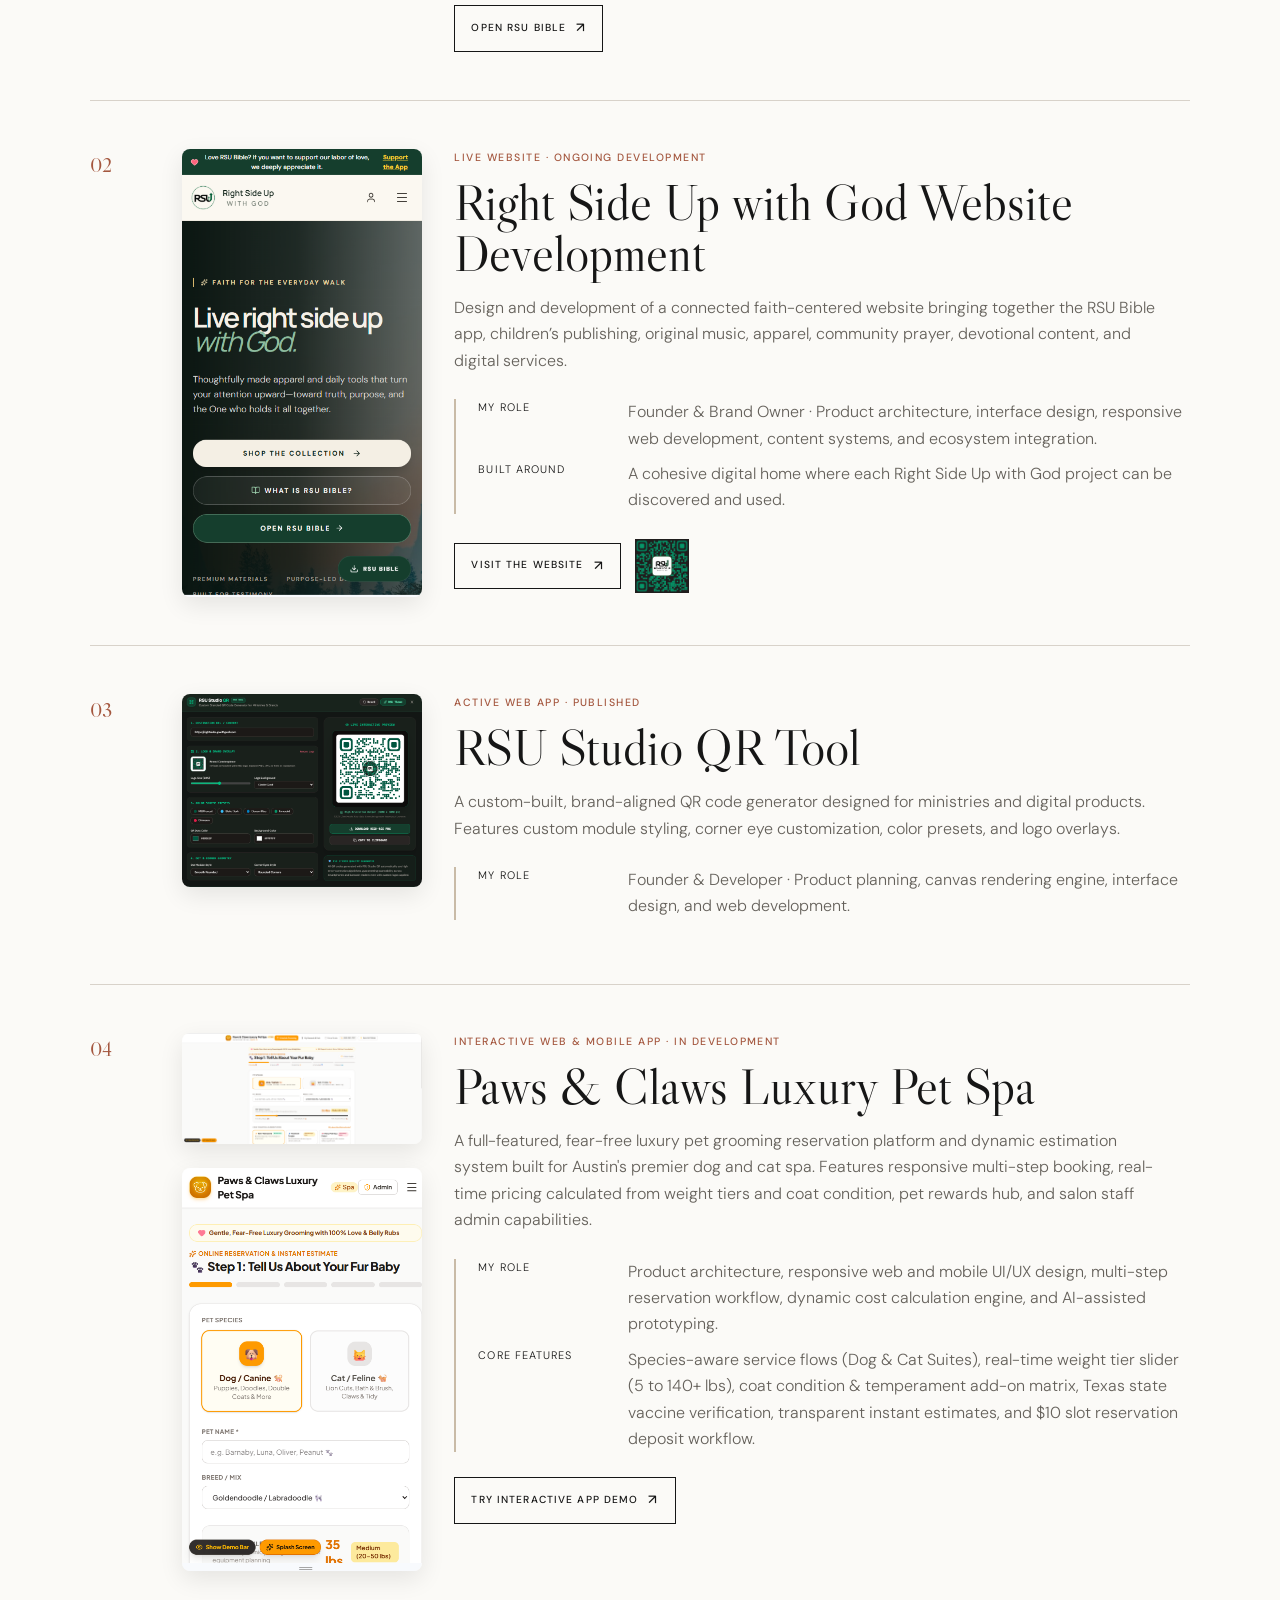
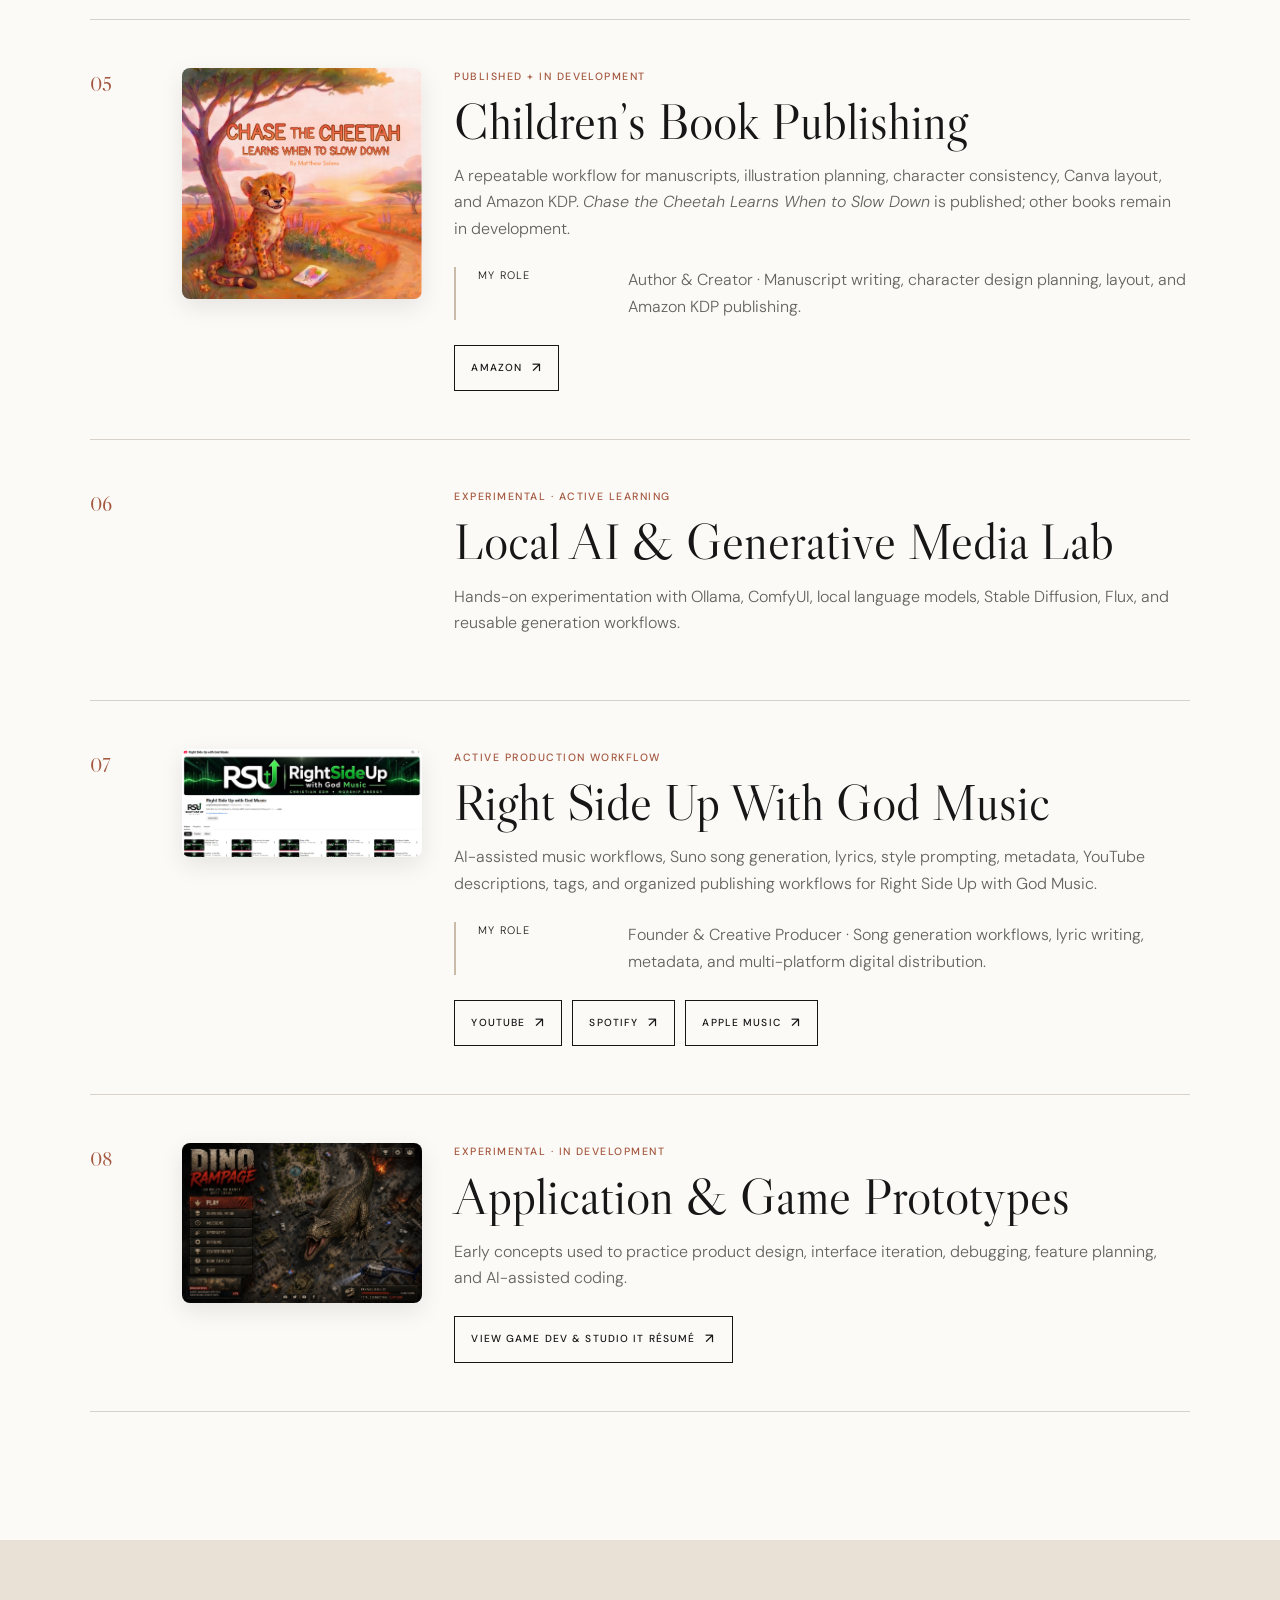
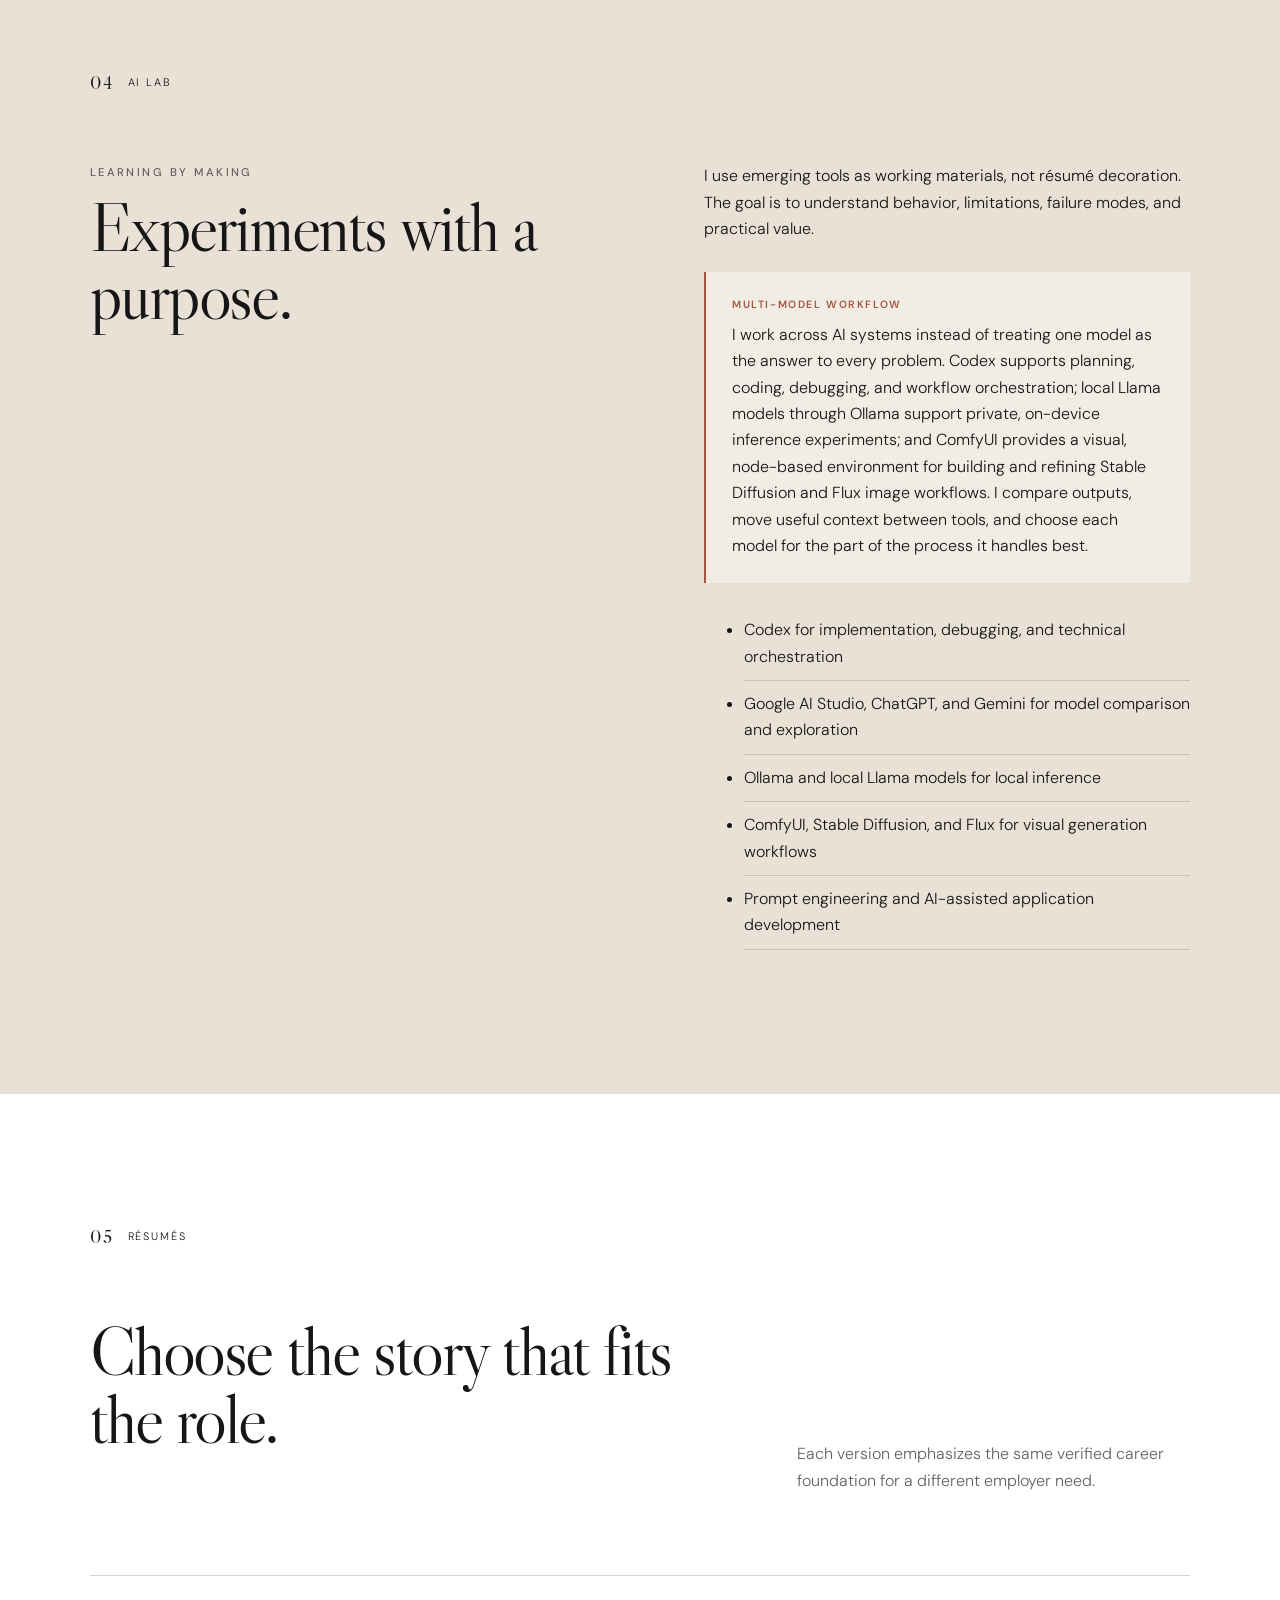
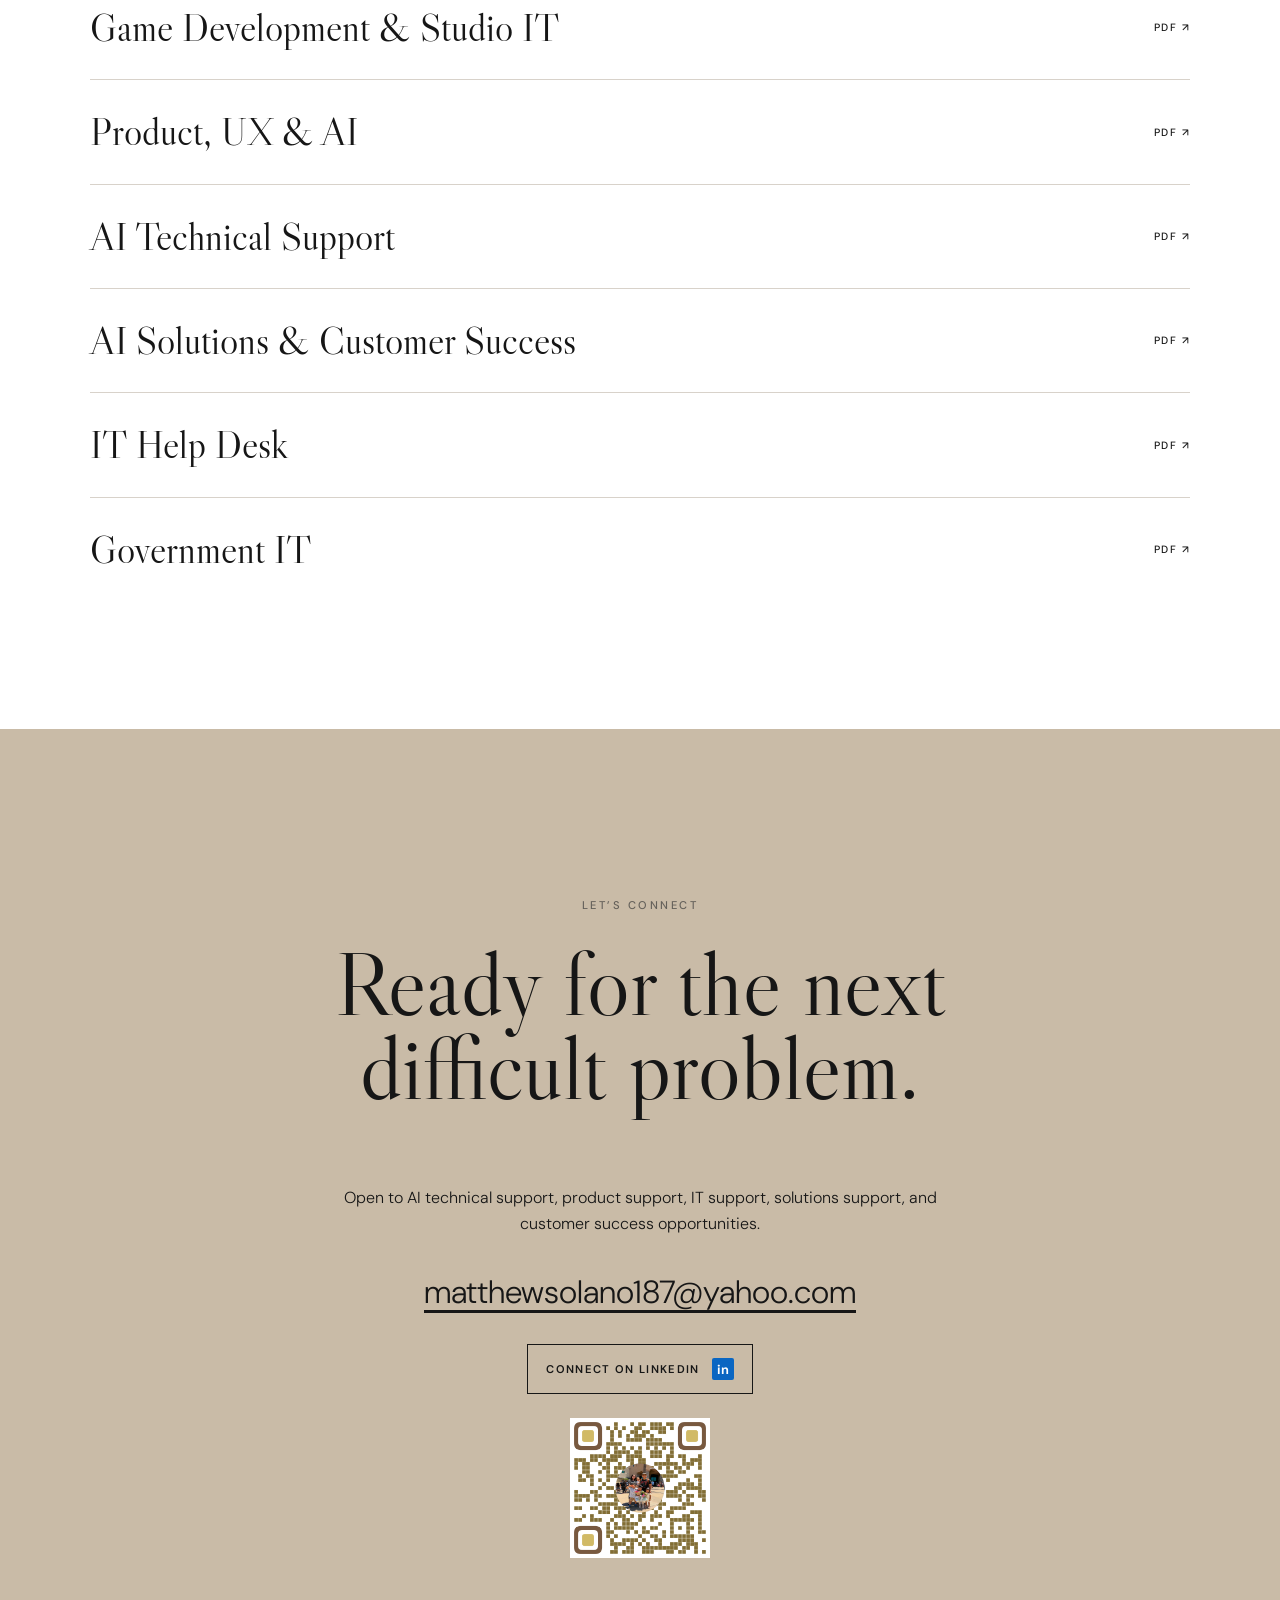
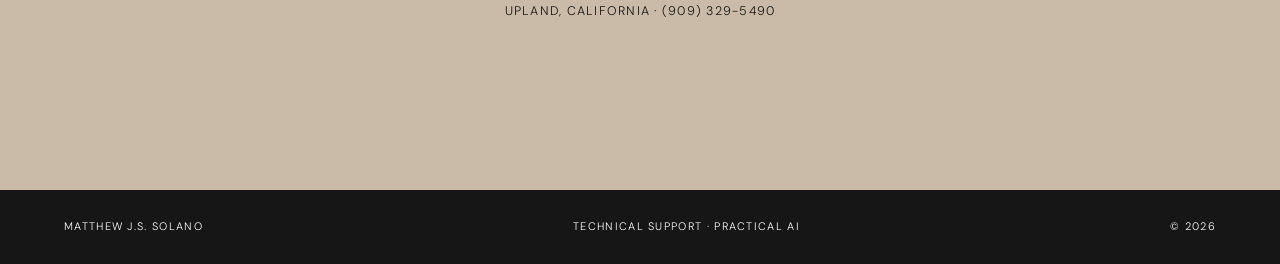
==== commit bdff25df: "Highlight Founder and Brand Owner role across Right Side Up projects" ====
--- a/index.html
+++ b/index.html
@@ -80,7 +80,7 @@
             <h3>RSU Bible App</h3>
             <p>A focused Bible reading and study experience designed around notes, search, maps, responsive layouts, and comfortable reading continuity.</p>
             <dl>
-              <dt>My role</dt><dd>Product planning, feature design, UI iteration, testing, debugging, and AI-assisted coding.</dd>
+              <dt>My role</dt><dd>Founder & Creator · Product planning, UI/UX design, testing, debugging, and AI-assisted engineering.</dd>
               <dt>Current direction</dt><dd>Validate the core reading and study workflows before presenting the product as complete.</dd>
             </dl>
             <div class="project-links"><a href="https://rightsideupwithgod.com/rsu-bible/" target="_blank" rel="noreferrer">Open RSU Bible <span>↗</span></a></div>
@@ -97,7 +97,7 @@
             <h3>Right Side Up with God Website Development</h3>
             <p>Design and development of a connected faith-centered website bringing together the RSU Bible app, children’s publishing, original music, apparel, community prayer, devotional content, and digital services.</p>
             <dl>
-              <dt>My role</dt><dd>Product architecture, interface design, responsive development, content systems, ecosystem integration, testing, and AI-assisted implementation.</dd>
+              <dt>My role</dt><dd>Founder & Brand Owner · Product architecture, interface design, responsive web development, content systems, and ecosystem integration.</dd>
               <dt>Built around</dt><dd>A cohesive digital home where each Right Side Up with God project can be discovered and used.</dd>
             </dl>
             <div class="project-links-row">
@@ -119,7 +119,7 @@
             <h3>RSU Studio QR Tool</h3>
             <p>A custom-built, brand-aligned QR code generator designed for ministries and digital products. Features custom module styling, corner eye customization, color presets, and logo overlays.</p>
             <dl>
-              <dt>My role</dt><dd>Product planning, canvas rendering engine, interface design, and AI-assisted web development.</dd>
+              <dt>My role</dt><dd>Founder & Developer · Product planning, canvas rendering engine, interface design, and web development.</dd>
             </dl>
           </div>
         </article>
@@ -151,6 +151,9 @@
             <p class="status">Published + In development</p>
             <h3>Children’s Book Publishing</h3>
             <p>A repeatable workflow for manuscripts, illustration planning, character consistency, Canva layout, and Amazon KDP. <em>Chase the Cheetah Learns When to Slow Down</em> is published; other books remain in development.</p>
+            <dl>
+              <dt>My role</dt><dd>Author & Creator · Manuscript writing, character design planning, layout, and Amazon KDP publishing.</dd>
+            </dl>
             <div class="project-links"><a href="https://a.co/d/068XxqTO" target="_blank" rel="noreferrer">Amazon <span>↗</span></a></div>
           </div>
         </article>
@@ -174,6 +177,9 @@
             <p class="status">Active production workflow</p>
             <h3>Right Side Up With God Music</h3>
             <p>AI-assisted music workflows, Suno song generation, lyrics, style prompting, metadata, YouTube descriptions, tags, and organized publishing workflows for Right Side Up with God Music.</p>
+            <dl>
+              <dt>My role</dt><dd>Founder & Creative Producer · Song generation workflows, lyric writing, metadata, and multi-platform digital distribution.</dd>
+            </dl>
             <div class="project-links">
               <a href="https://youtube.com/@rightsideupwithgodmusic?si=-XWvrw9ElPLlf-WX" target="_blank" rel="noreferrer">YouTube <span>↗</span></a>
               <a href="https://open.spotify.com/artist/5BH1msIEPSYk3CIXKkS3nf?si=HD1G8oHyQomCQpiRLkX3Cw" target="_blank" rel="noreferrer">Spotify <span>↗</span></a>
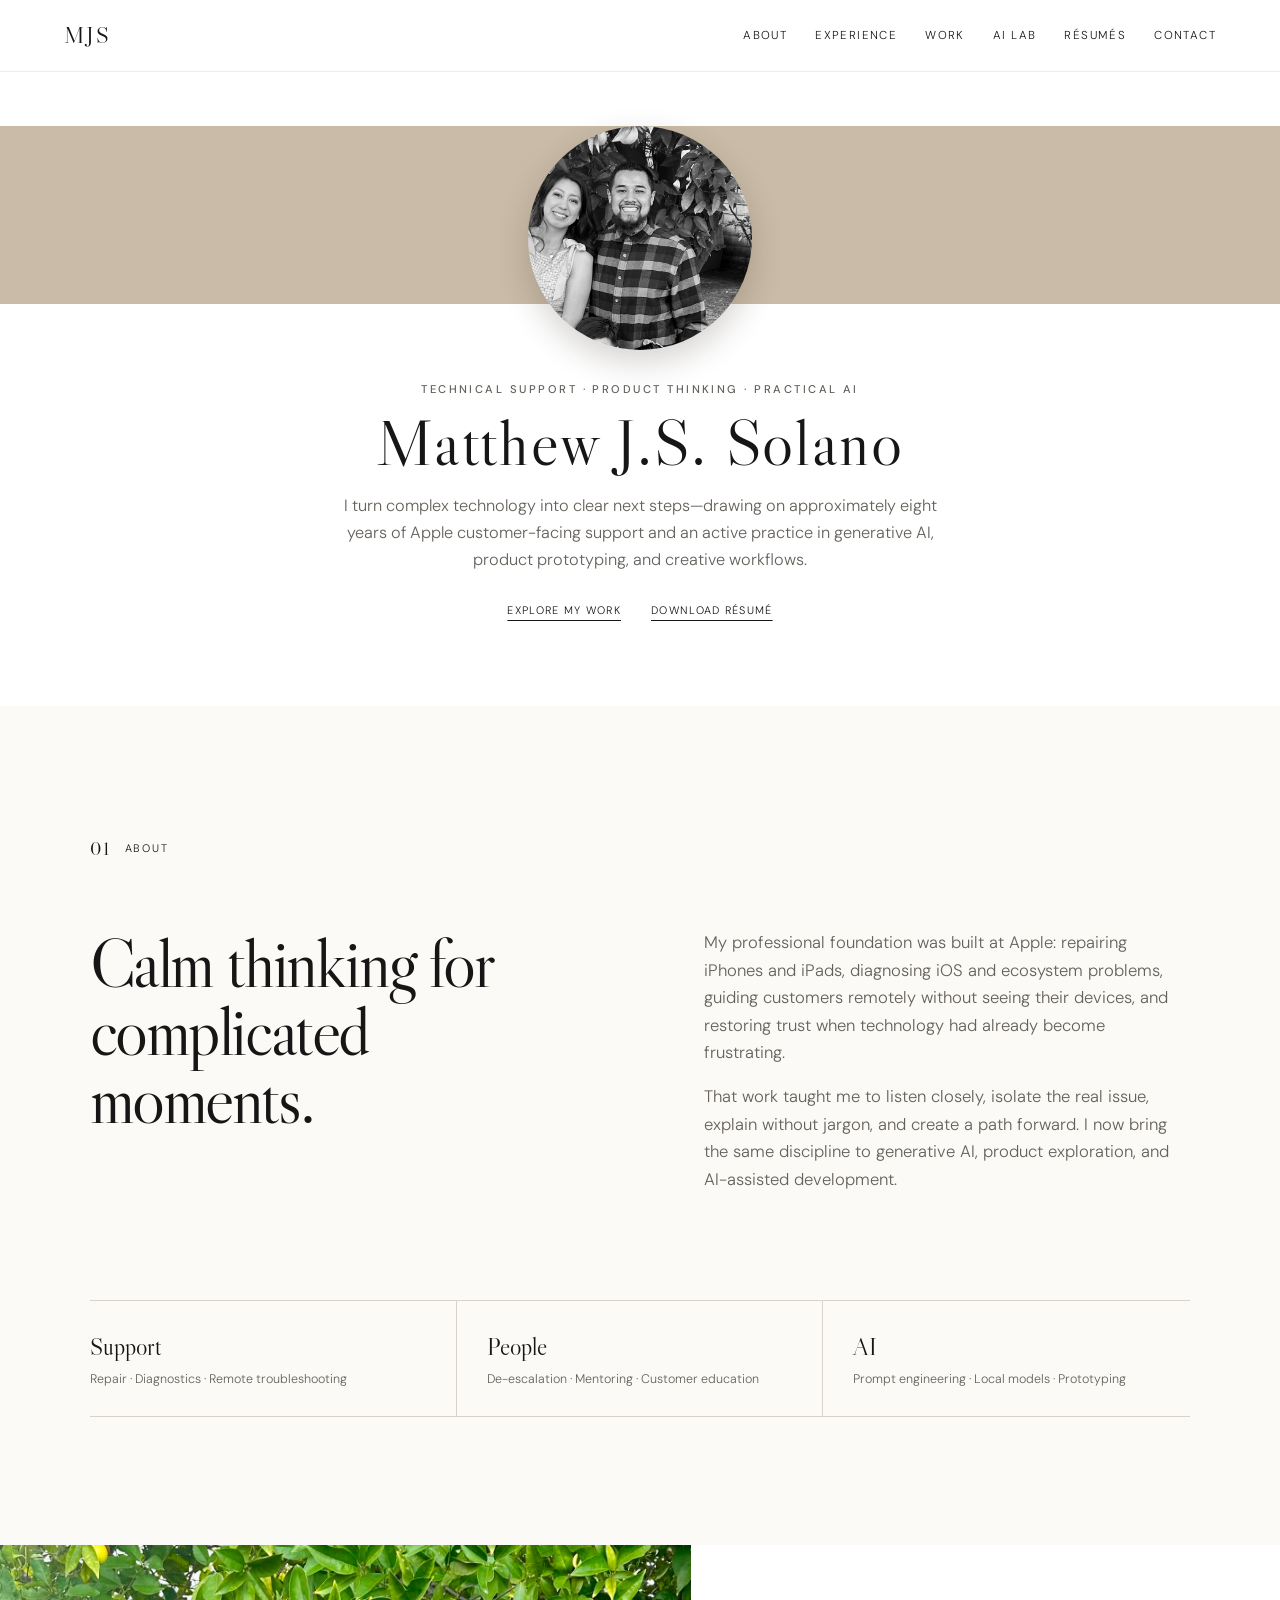
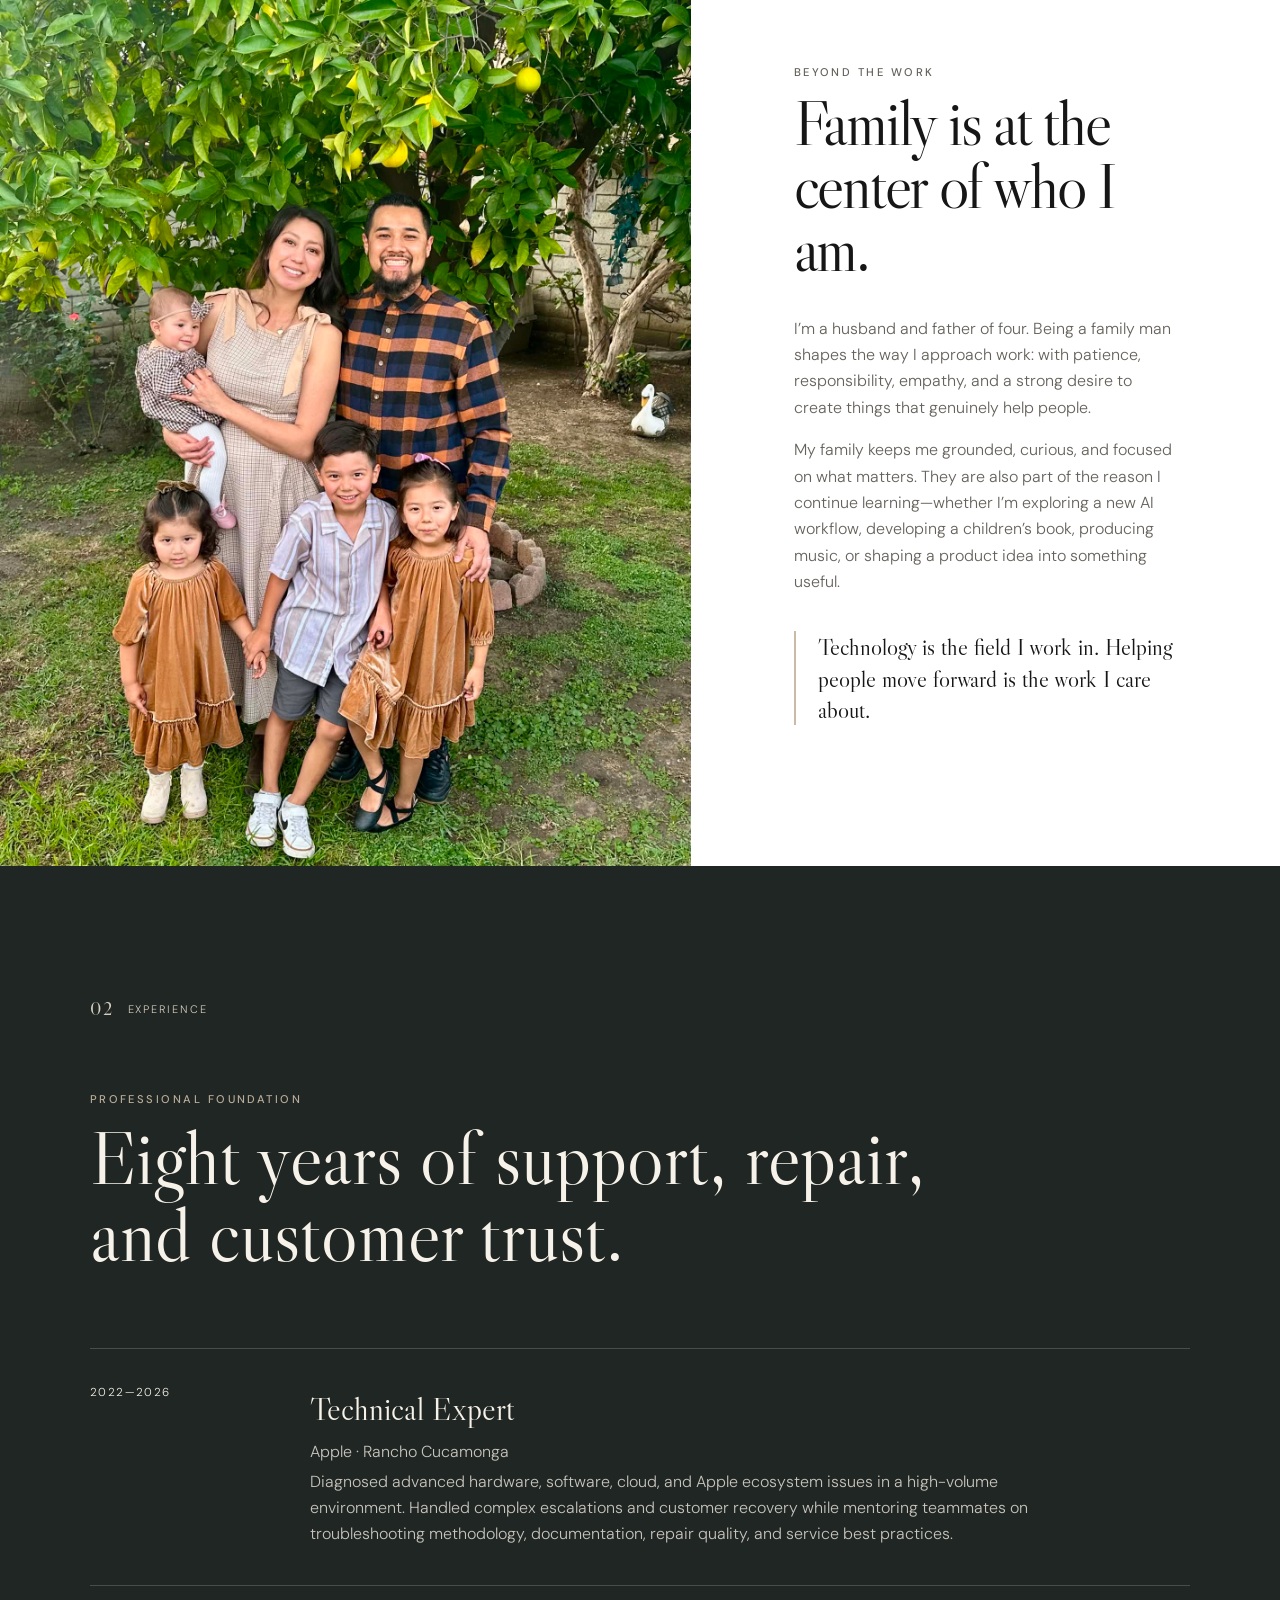
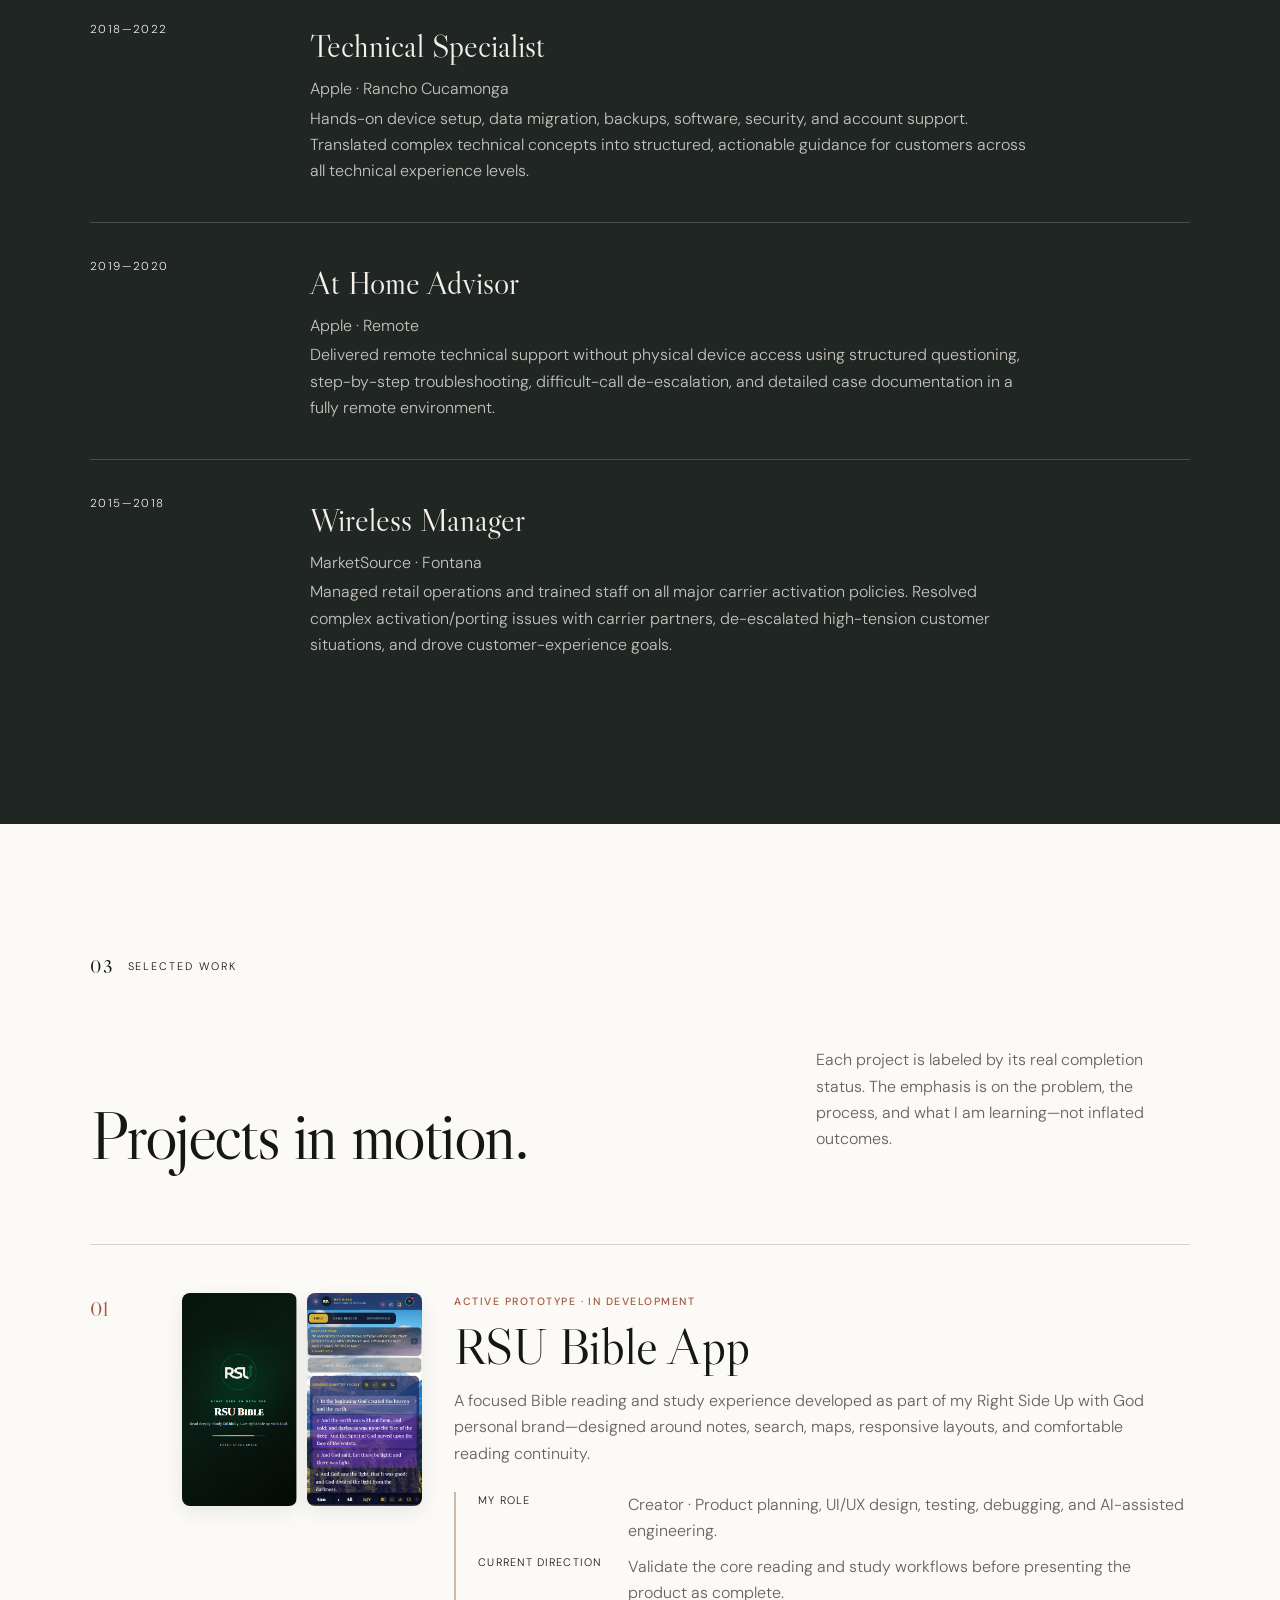
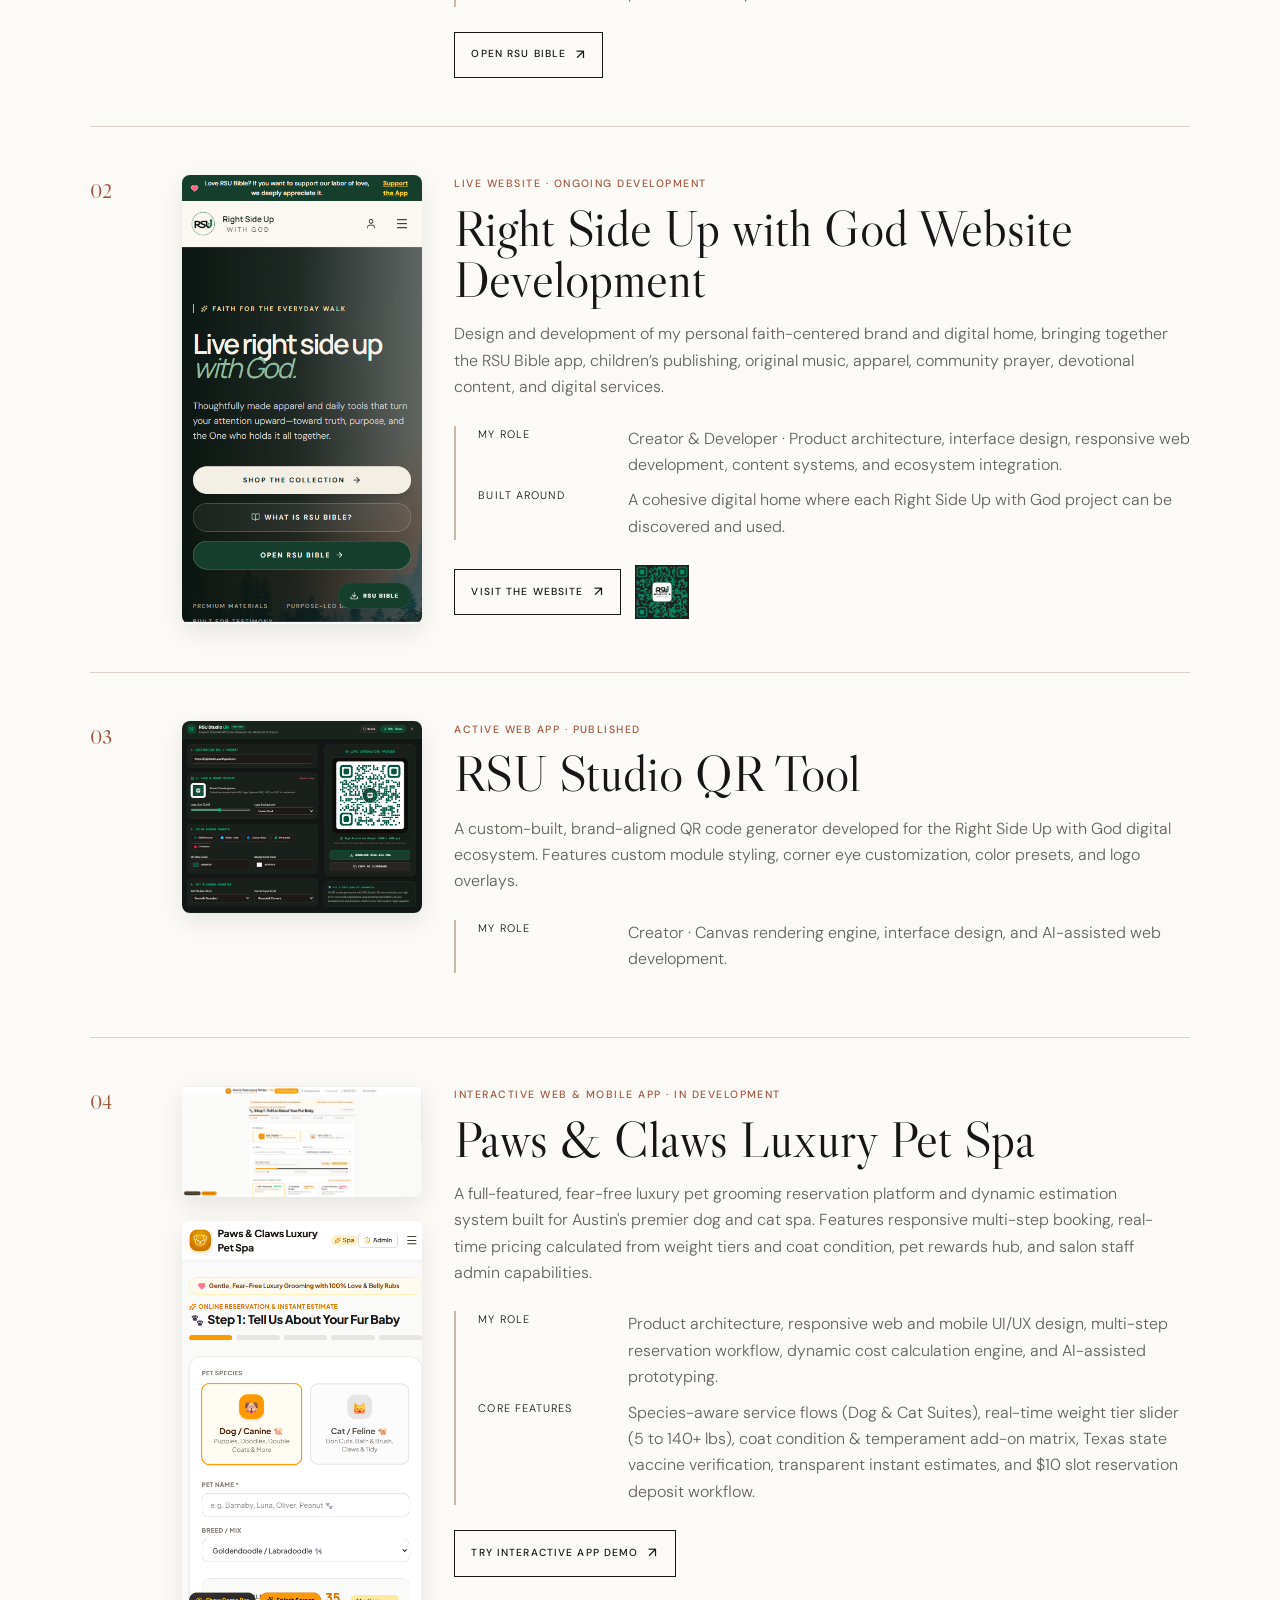
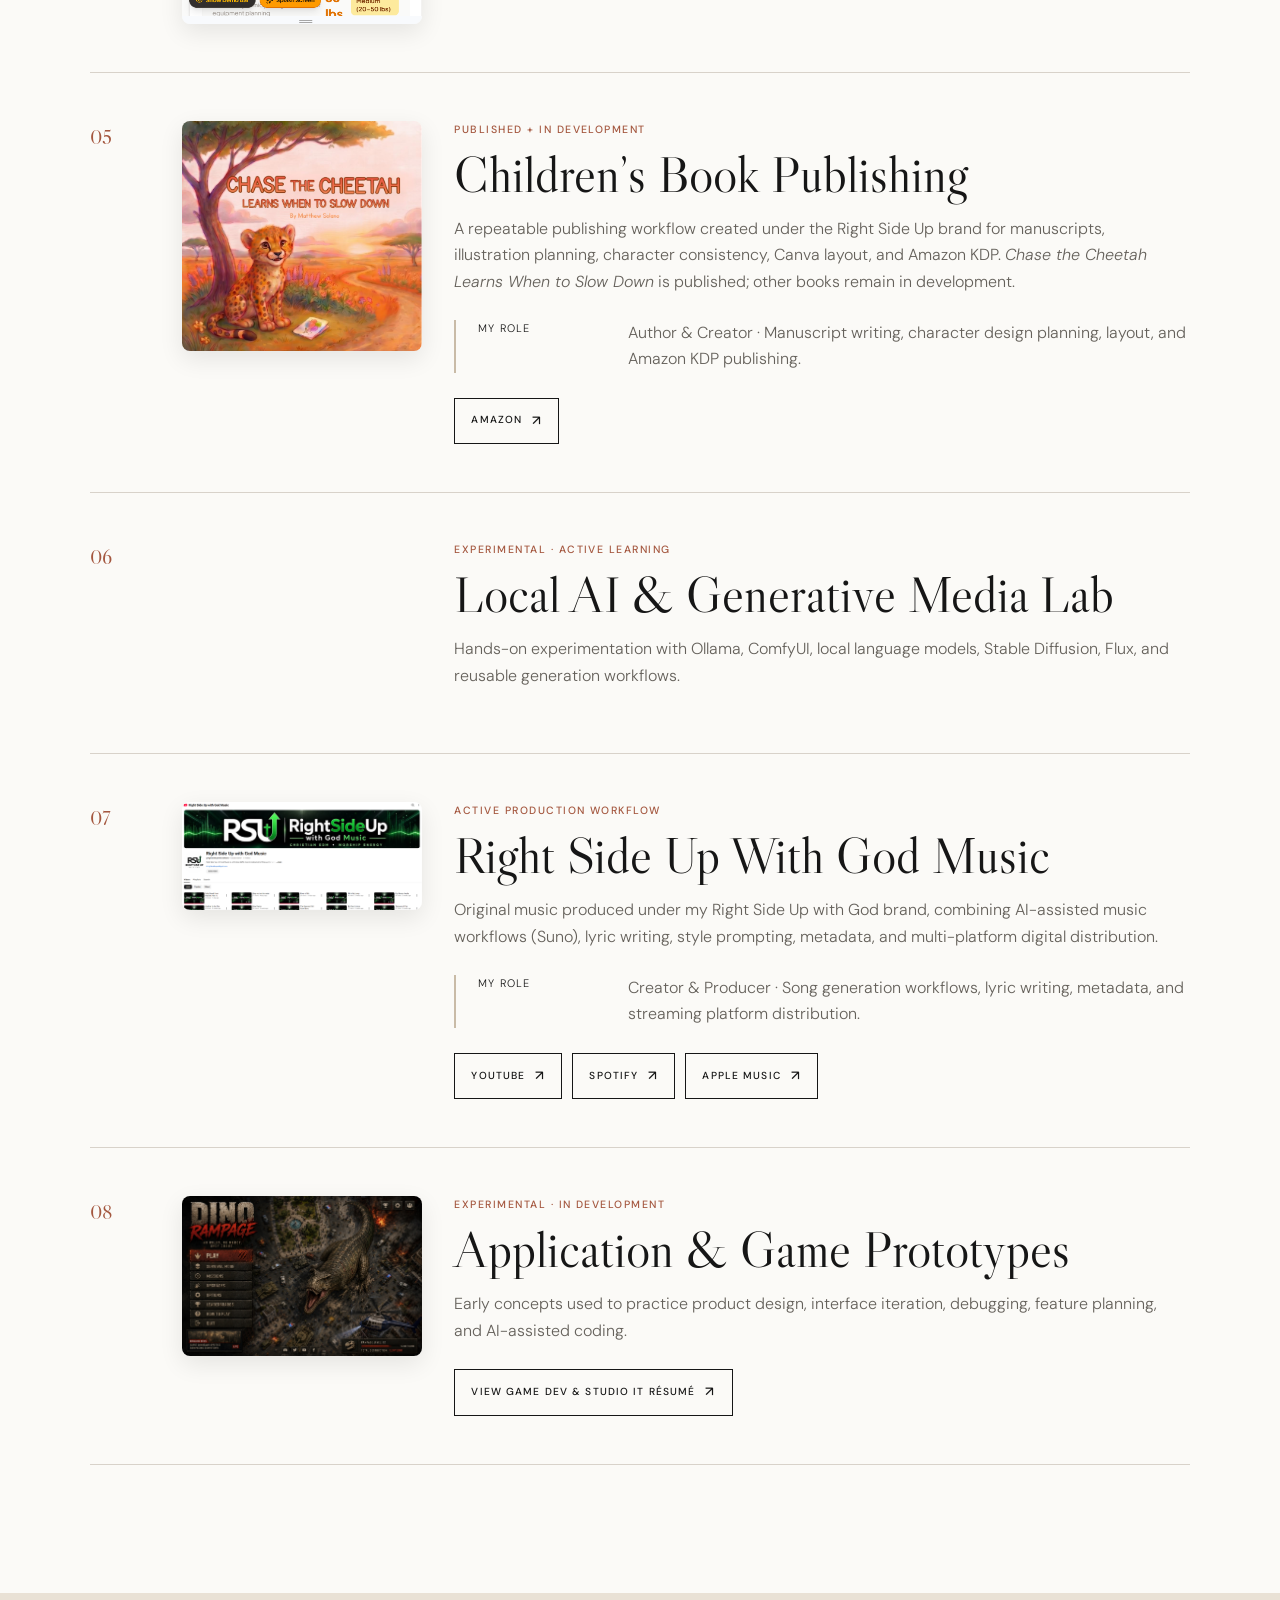
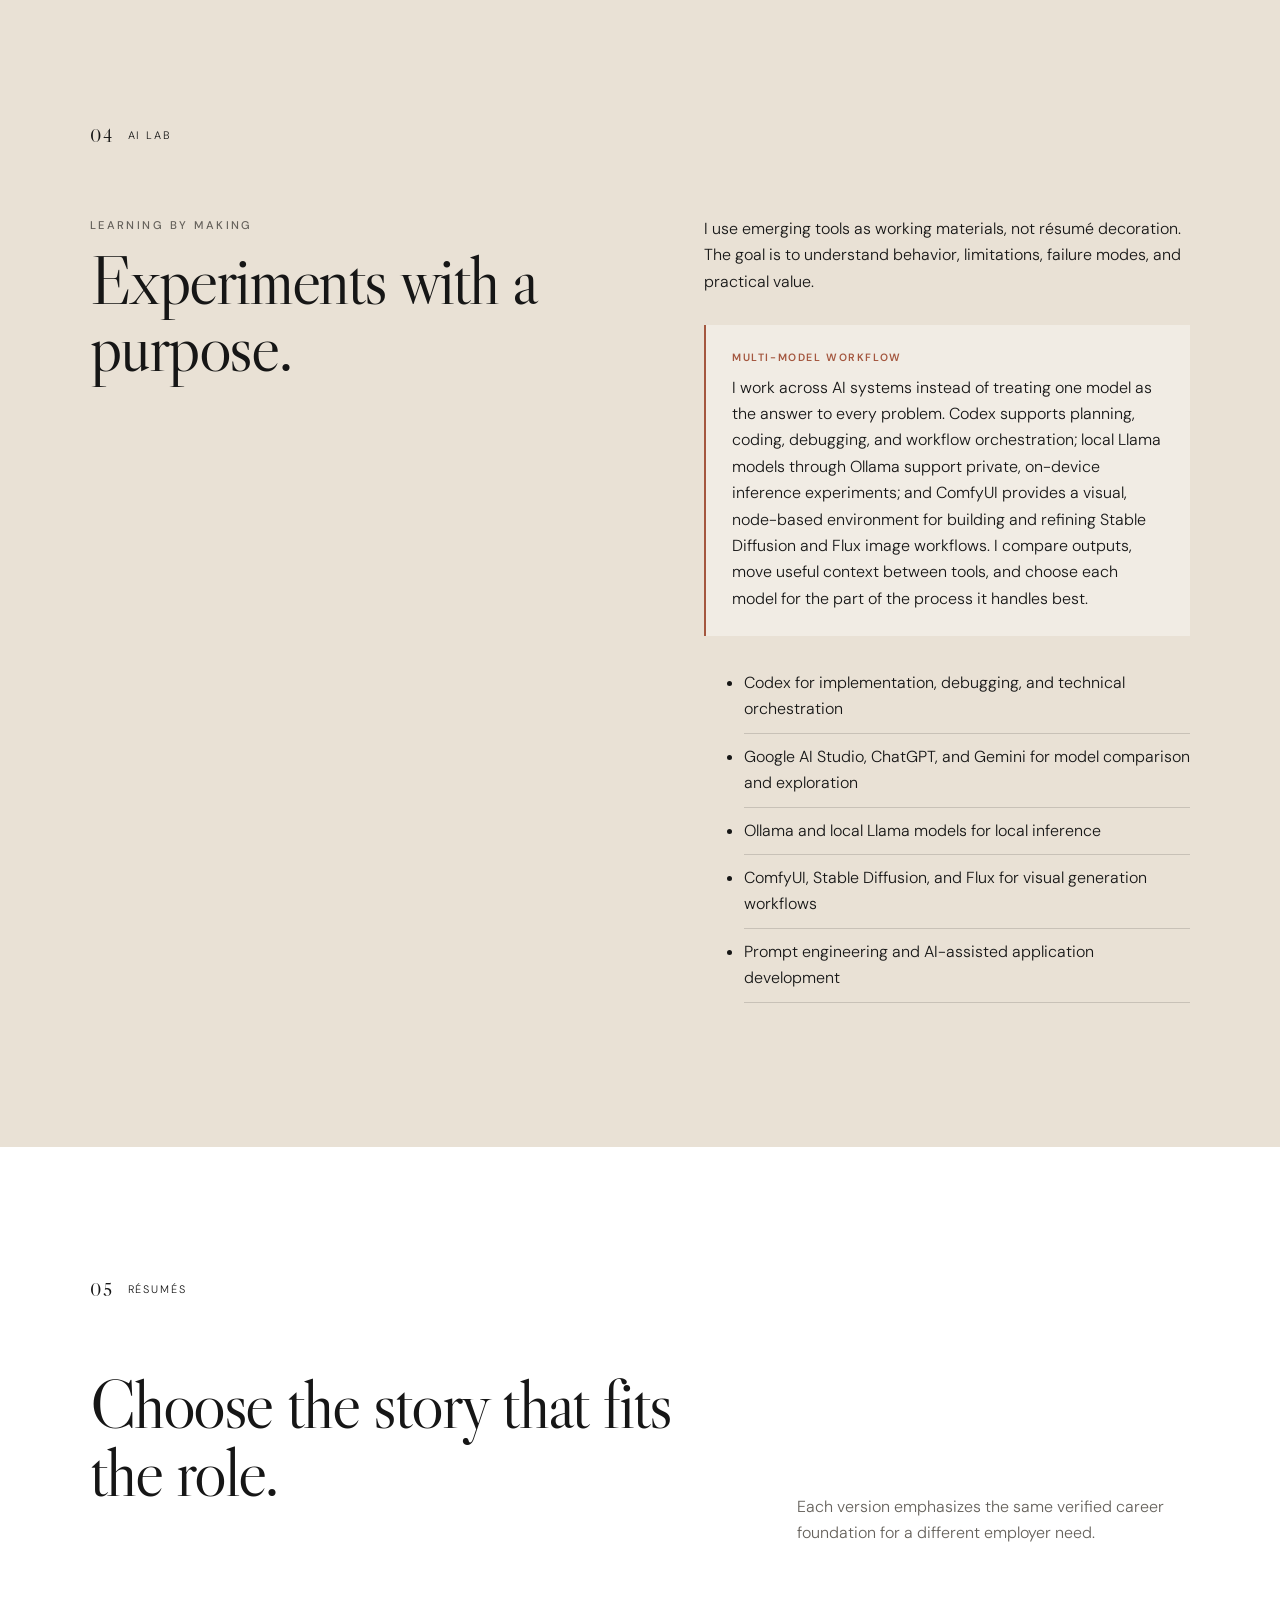
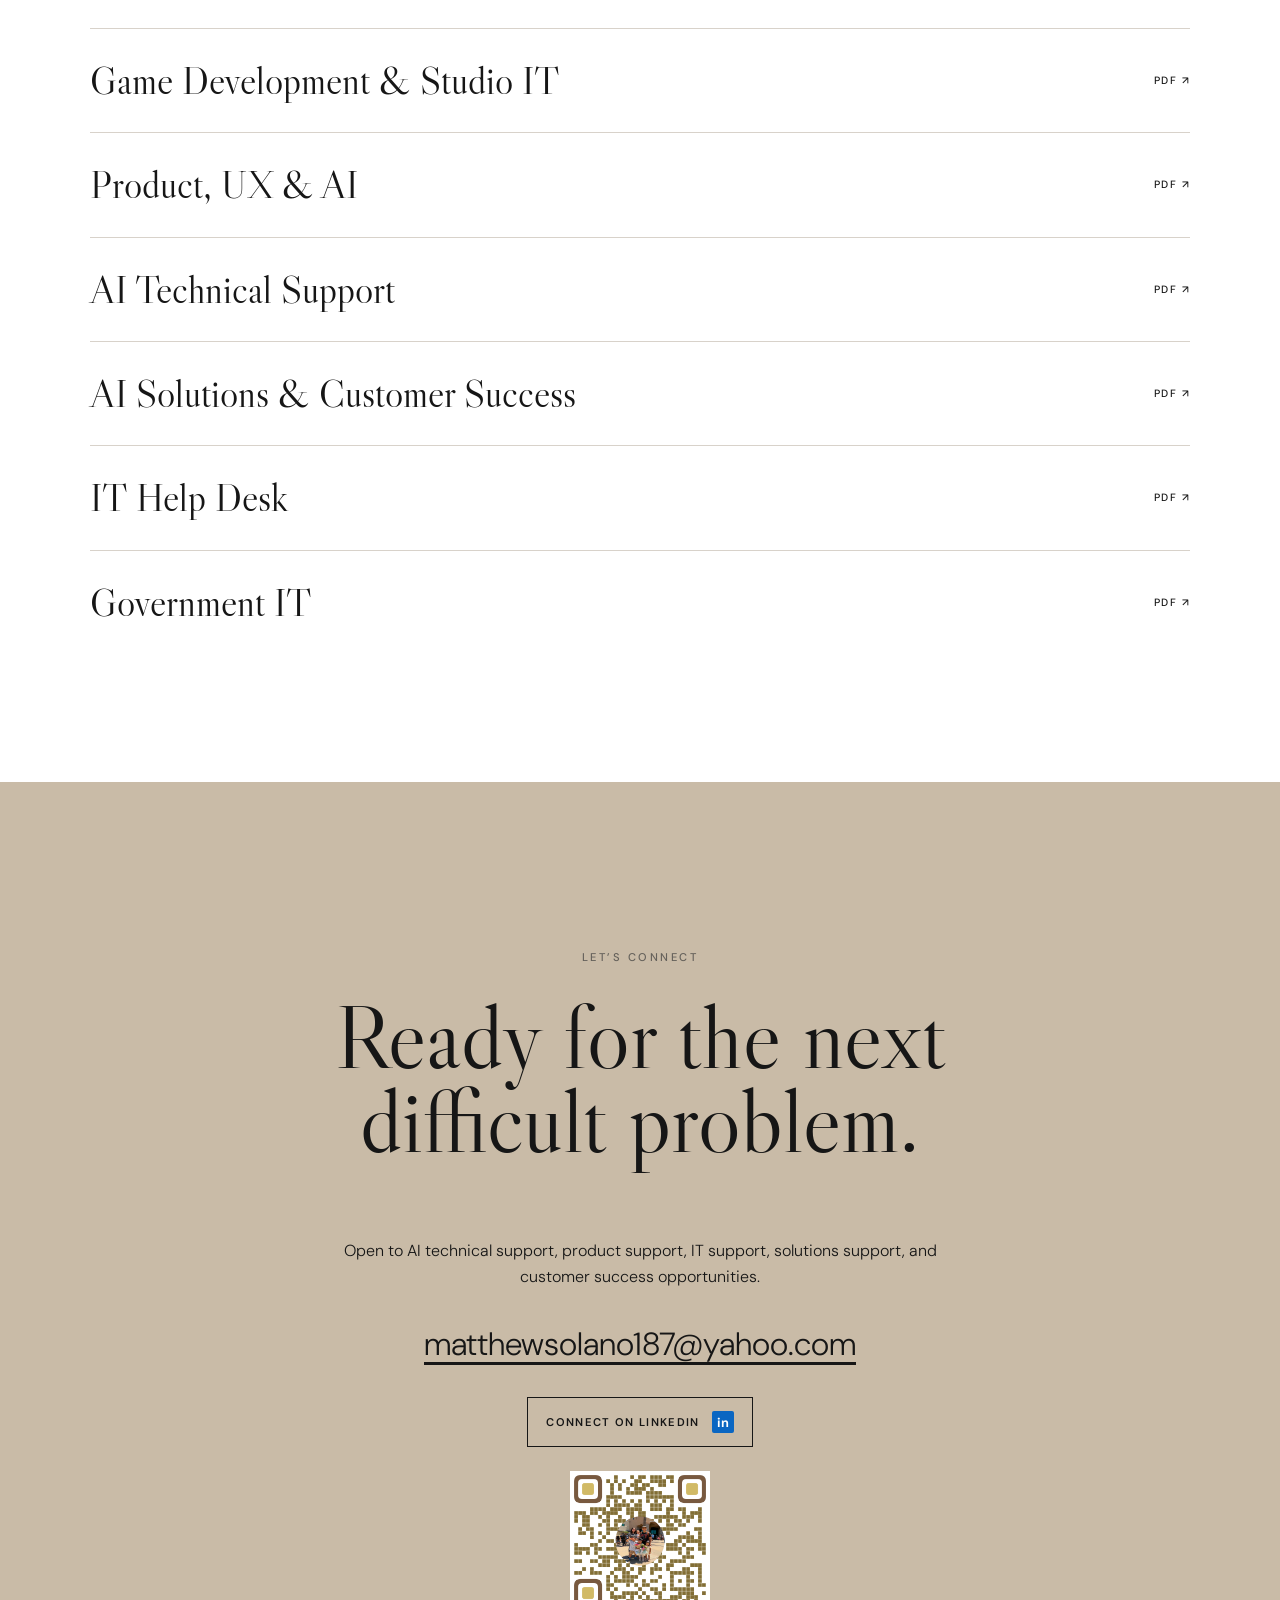
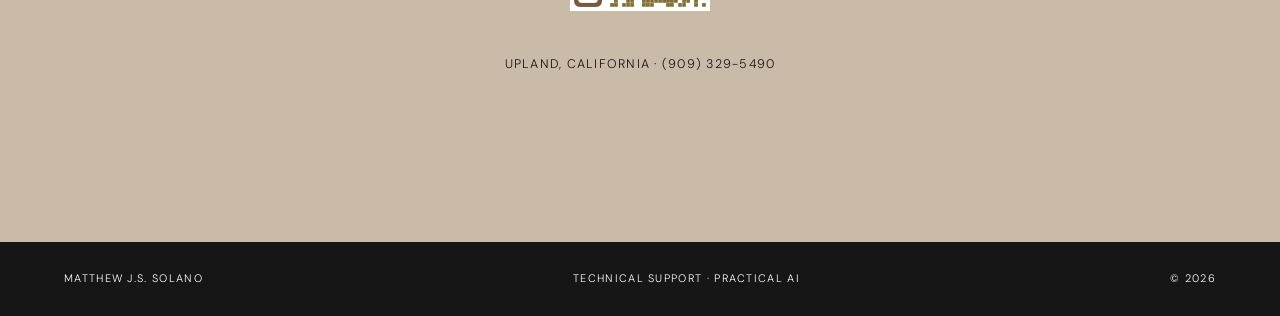
==== commit 0c448754: "Refine Right Side Up project descriptions to naturally reflect personal brand ownership" ====
--- a/index.html
+++ b/index.html
@@ -78,9 +78,9 @@
           <div>
             <p class="status">Active prototype · In development</p>
             <h3>RSU Bible App</h3>
-            <p>A focused Bible reading and study experience designed around notes, search, maps, responsive layouts, and comfortable reading continuity.</p>
-            <dl>
-              <dt>My role</dt><dd>Founder & Creator · Product planning, UI/UX design, testing, debugging, and AI-assisted engineering.</dd>
+            <p>A focused Bible reading and study experience developed as part of my Right Side Up with God personal brand—designed around notes, search, maps, responsive layouts, and comfortable reading continuity.</p>
+            <dl>
+              <dt>My role</dt><dd>Creator · Product planning, UI/UX design, testing, debugging, and AI-assisted engineering.</dd>
               <dt>Current direction</dt><dd>Validate the core reading and study workflows before presenting the product as complete.</dd>
             </dl>
             <div class="project-links"><a href="https://rightsideupwithgod.com/rsu-bible/" target="_blank" rel="noreferrer">Open RSU Bible <span>↗</span></a></div>
@@ -95,9 +95,9 @@
           <div>
             <p class="status">Live website · Ongoing development</p>
             <h3>Right Side Up with God Website Development</h3>
-            <p>Design and development of a connected faith-centered website bringing together the RSU Bible app, children’s publishing, original music, apparel, community prayer, devotional content, and digital services.</p>
-            <dl>
-              <dt>My role</dt><dd>Founder & Brand Owner · Product architecture, interface design, responsive web development, content systems, and ecosystem integration.</dd>
+            <p>Design and development of my personal faith-centered brand and digital home, bringing together the RSU Bible app, children’s publishing, original music, apparel, community prayer, devotional content, and digital services.</p>
+            <dl>
+              <dt>My role</dt><dd>Creator & Developer · Product architecture, interface design, responsive web development, content systems, and ecosystem integration.</dd>
               <dt>Built around</dt><dd>A cohesive digital home where each Right Side Up with God project can be discovered and used.</dd>
             </dl>
             <div class="project-links-row">
@@ -117,9 +117,9 @@
           <div>
             <p class="status">Active web app · Published</p>
             <h3>RSU Studio QR Tool</h3>
-            <p>A custom-built, brand-aligned QR code generator designed for ministries and digital products. Features custom module styling, corner eye customization, color presets, and logo overlays.</p>
-            <dl>
-              <dt>My role</dt><dd>Founder & Developer · Product planning, canvas rendering engine, interface design, and web development.</dd>
+            <p>A custom-built, brand-aligned QR code generator developed for the Right Side Up with God digital ecosystem. Features custom module styling, corner eye customization, color presets, and logo overlays.</p>
+            <dl>
+              <dt>My role</dt><dd>Creator · Canvas rendering engine, interface design, and AI-assisted web development.</dd>
             </dl>
           </div>
         </article>
@@ -150,7 +150,7 @@
           <div>
             <p class="status">Published + In development</p>
             <h3>Children’s Book Publishing</h3>
-            <p>A repeatable workflow for manuscripts, illustration planning, character consistency, Canva layout, and Amazon KDP. <em>Chase the Cheetah Learns When to Slow Down</em> is published; other books remain in development.</p>
+            <p>A repeatable publishing workflow created under the Right Side Up brand for manuscripts, illustration planning, character consistency, Canva layout, and Amazon KDP. <em>Chase the Cheetah Learns When to Slow Down</em> is published; other books remain in development.</p>
             <dl>
               <dt>My role</dt><dd>Author & Creator · Manuscript writing, character design planning, layout, and Amazon KDP publishing.</dd>
             </dl>
@@ -176,9 +176,9 @@
           <div>
             <p class="status">Active production workflow</p>
             <h3>Right Side Up With God Music</h3>
-            <p>AI-assisted music workflows, Suno song generation, lyrics, style prompting, metadata, YouTube descriptions, tags, and organized publishing workflows for Right Side Up with God Music.</p>
-            <dl>
-              <dt>My role</dt><dd>Founder & Creative Producer · Song generation workflows, lyric writing, metadata, and multi-platform digital distribution.</dd>
+            <p>Original music produced under my Right Side Up with God brand, combining AI-assisted music workflows (Suno), lyric writing, style prompting, metadata, and multi-platform digital distribution.</p>
+            <dl>
+              <dt>My role</dt><dd>Creator & Producer · Song generation workflows, lyric writing, metadata, and streaming platform distribution.</dd>
             </dl>
             <div class="project-links">
               <a href="https://youtube.com/@rightsideupwithgodmusic?si=-XWvrw9ElPLlf-WX" target="_blank" rel="noreferrer">YouTube <span>↗</span></a>
